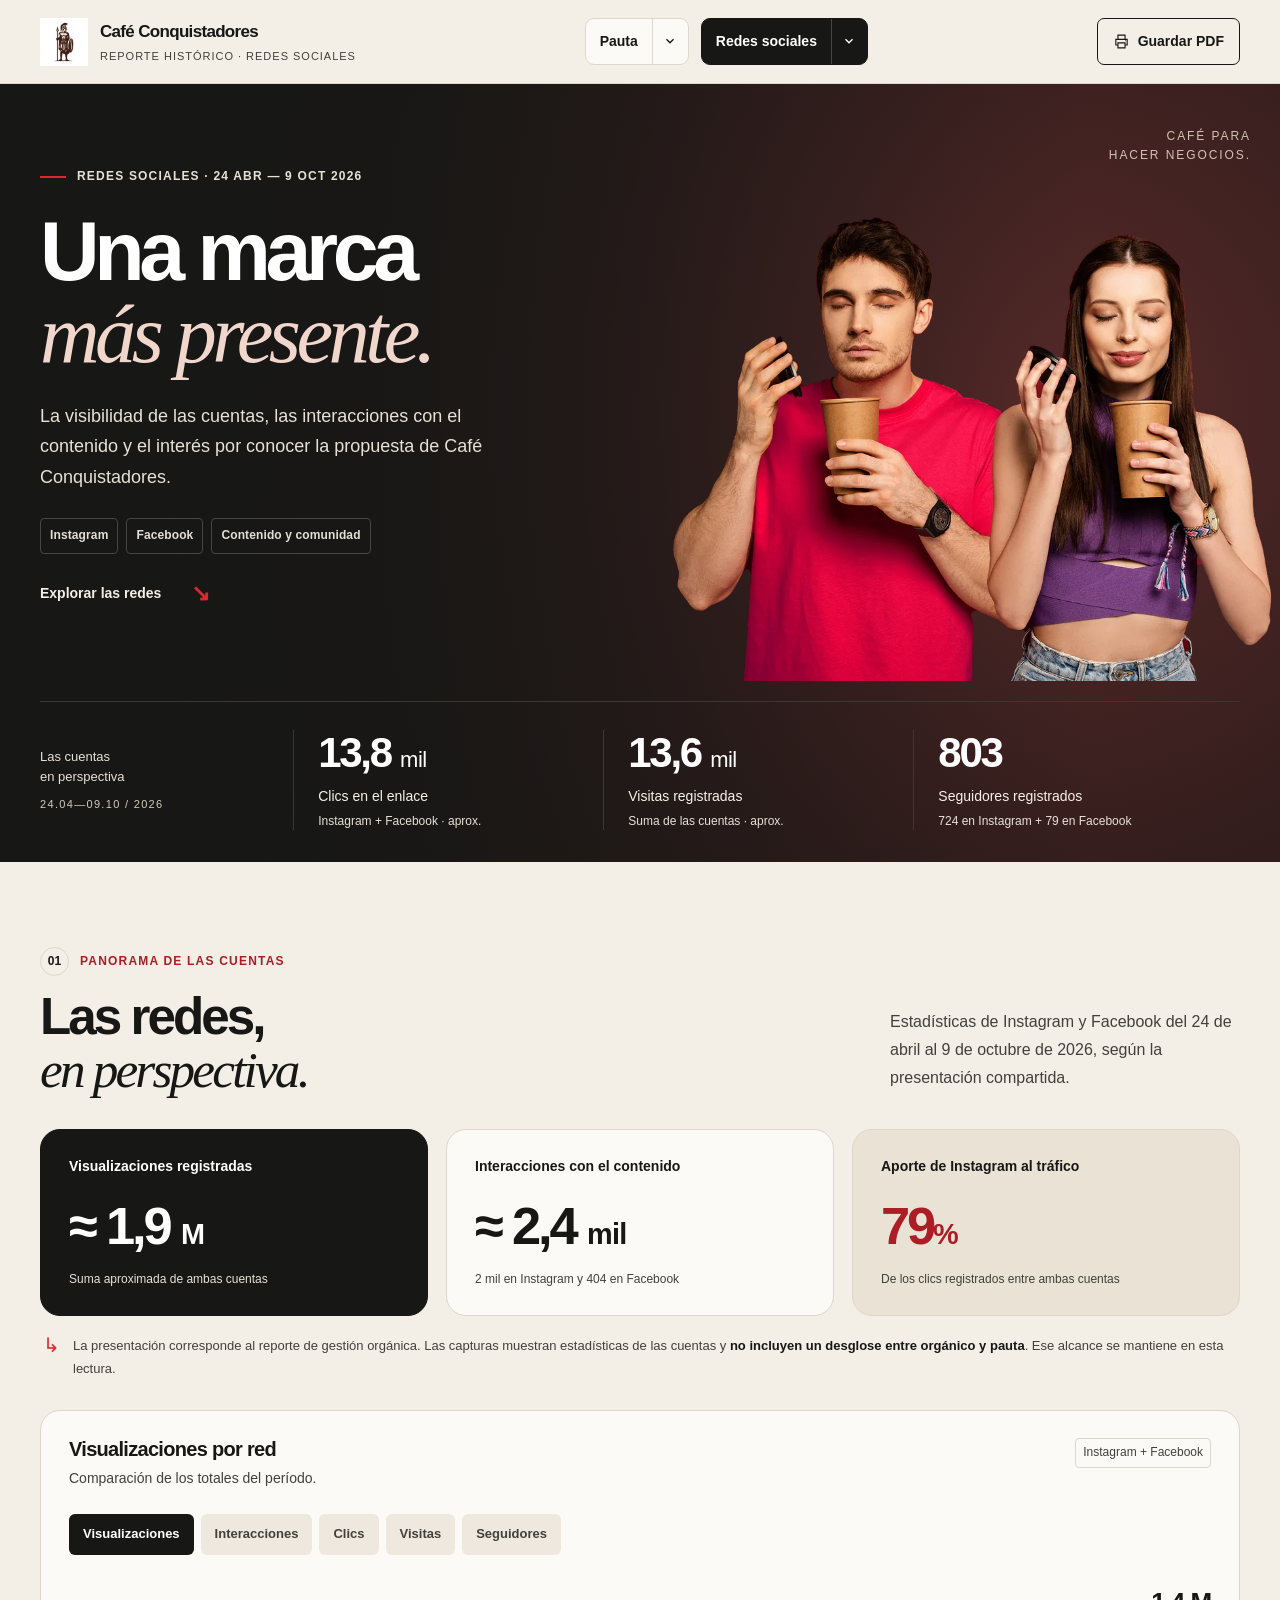
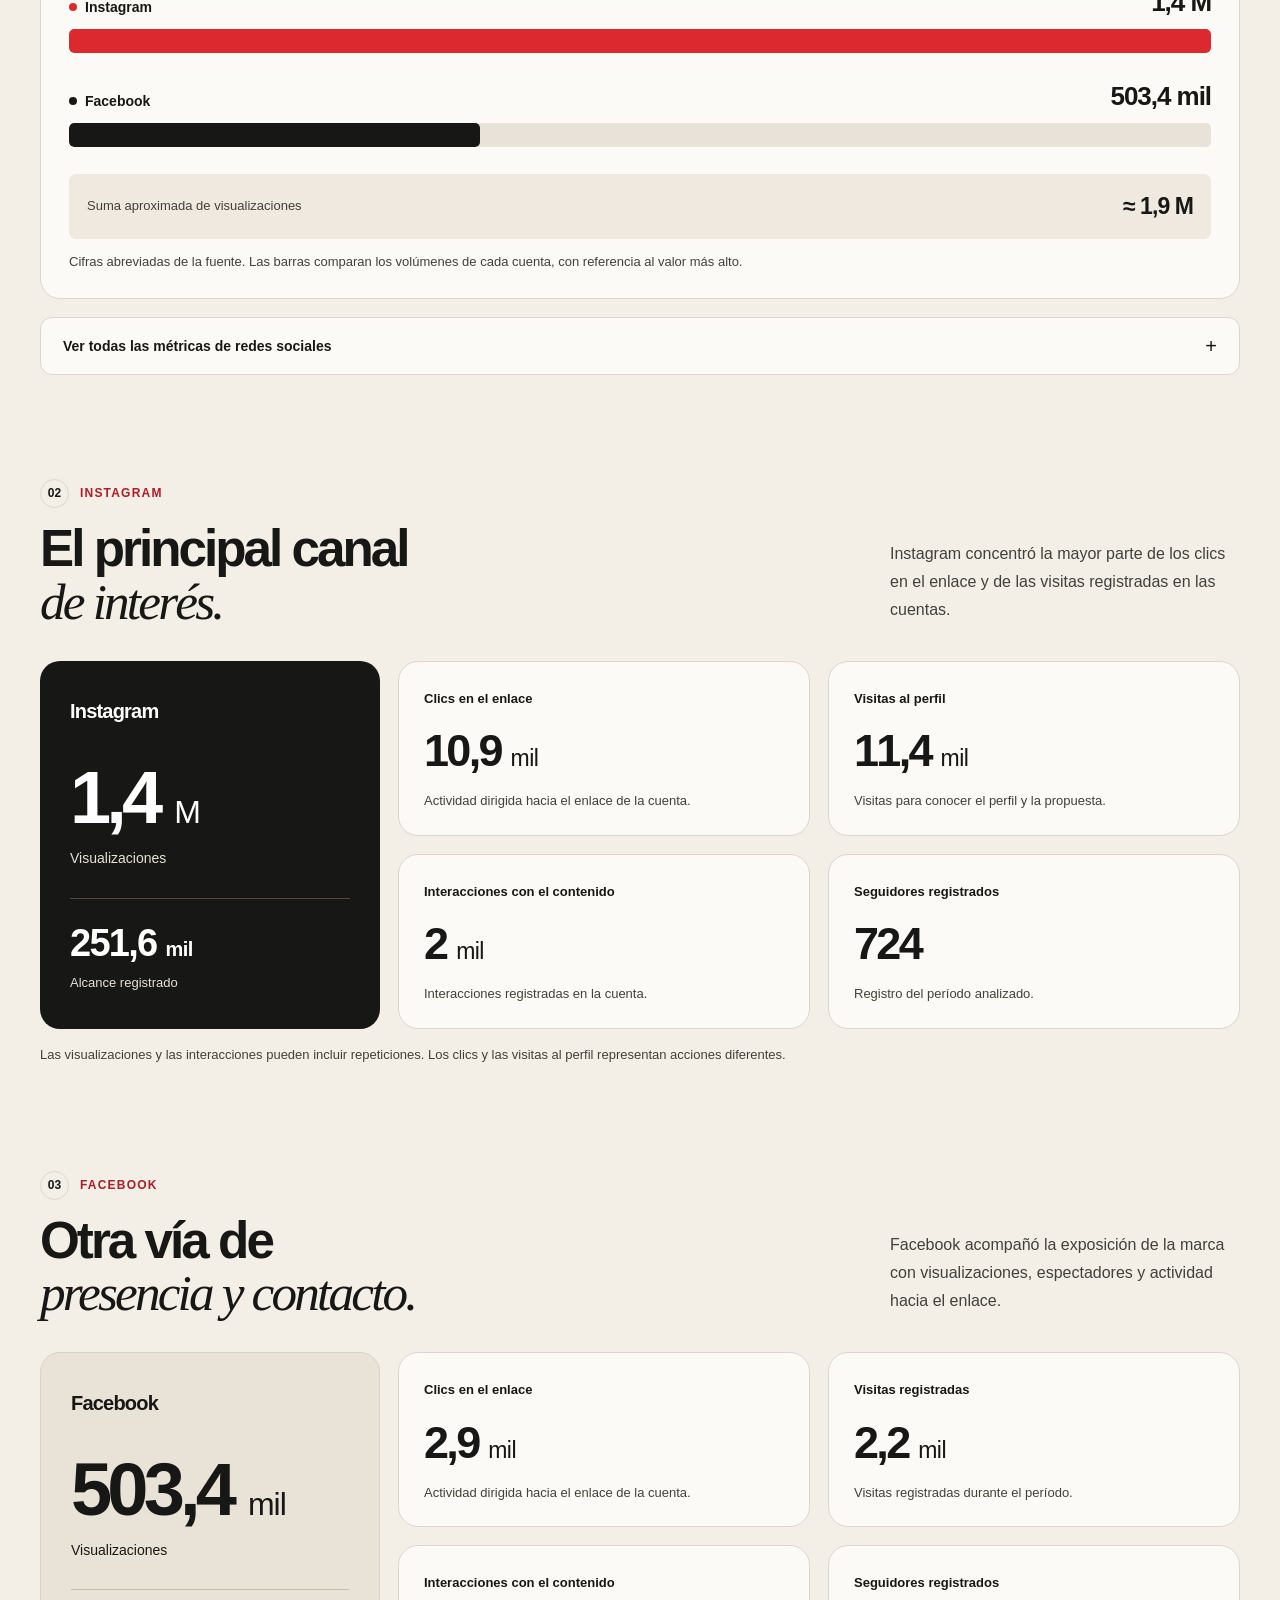
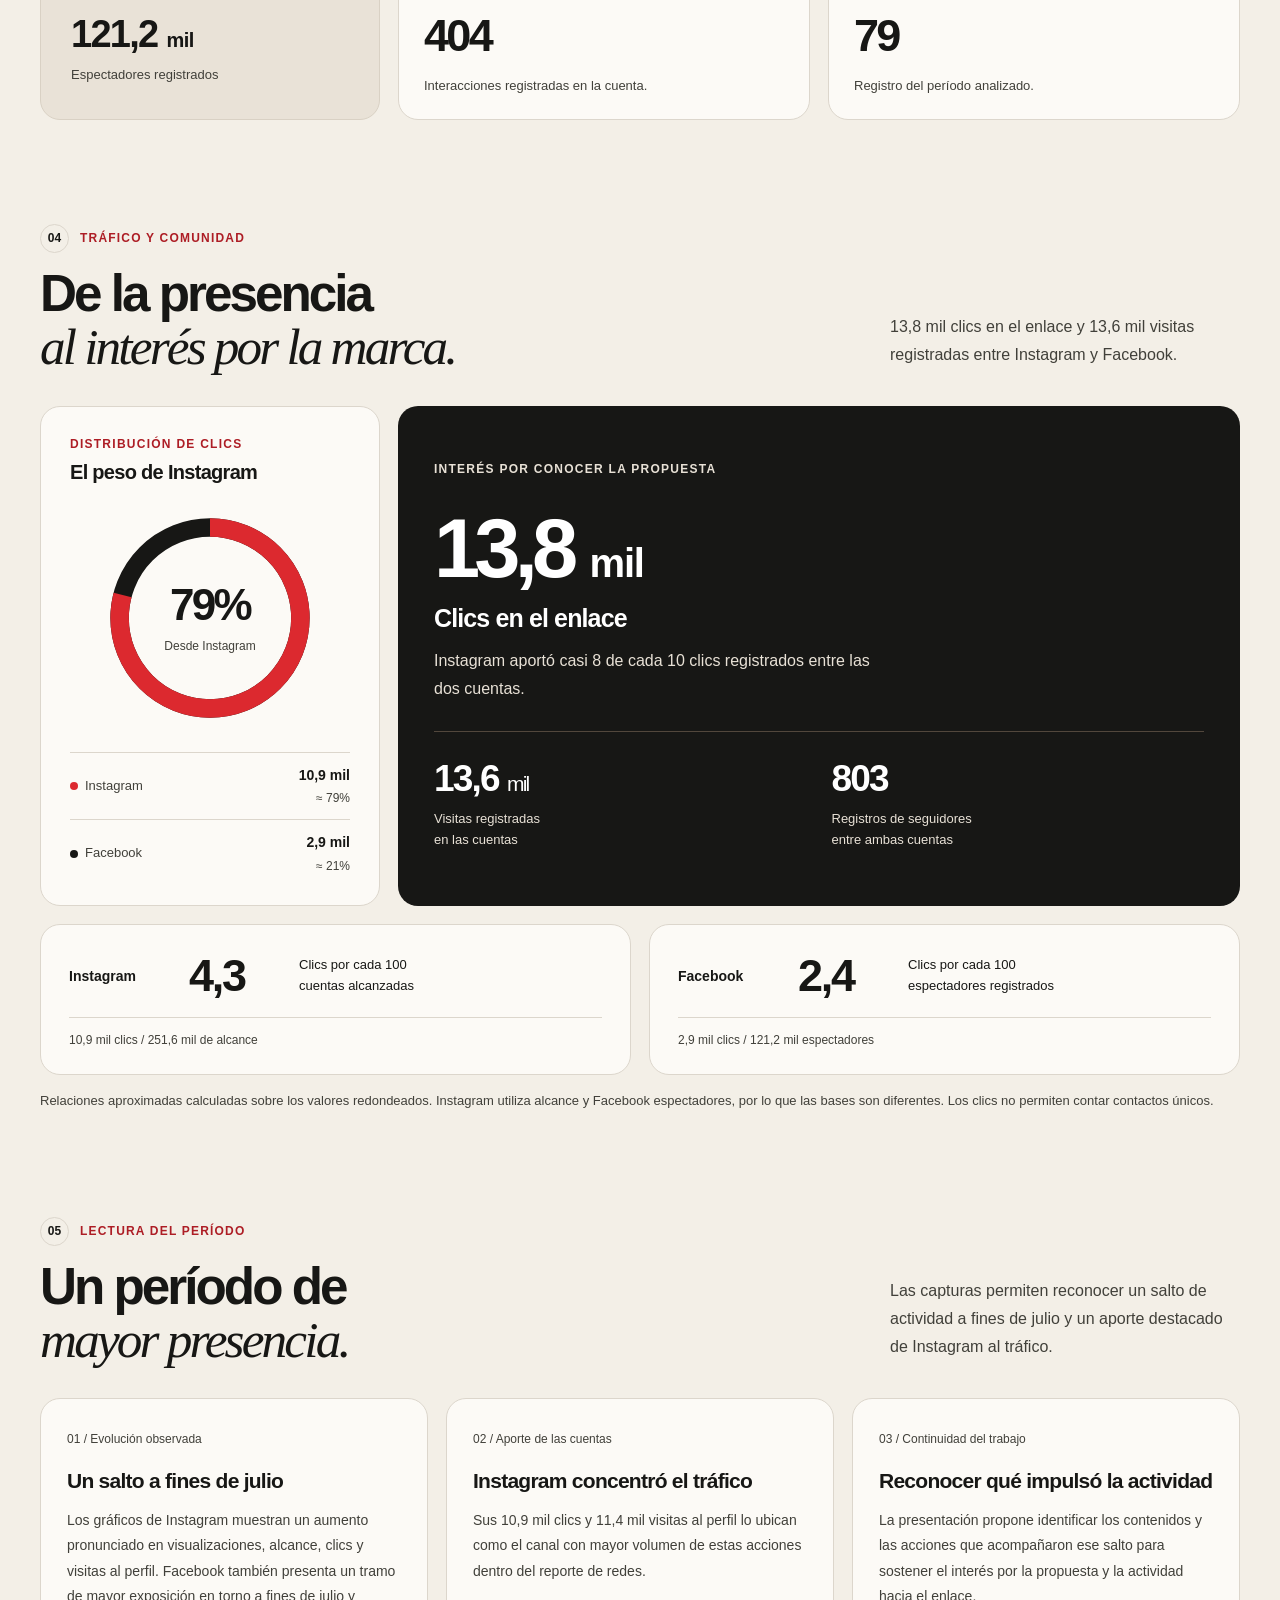
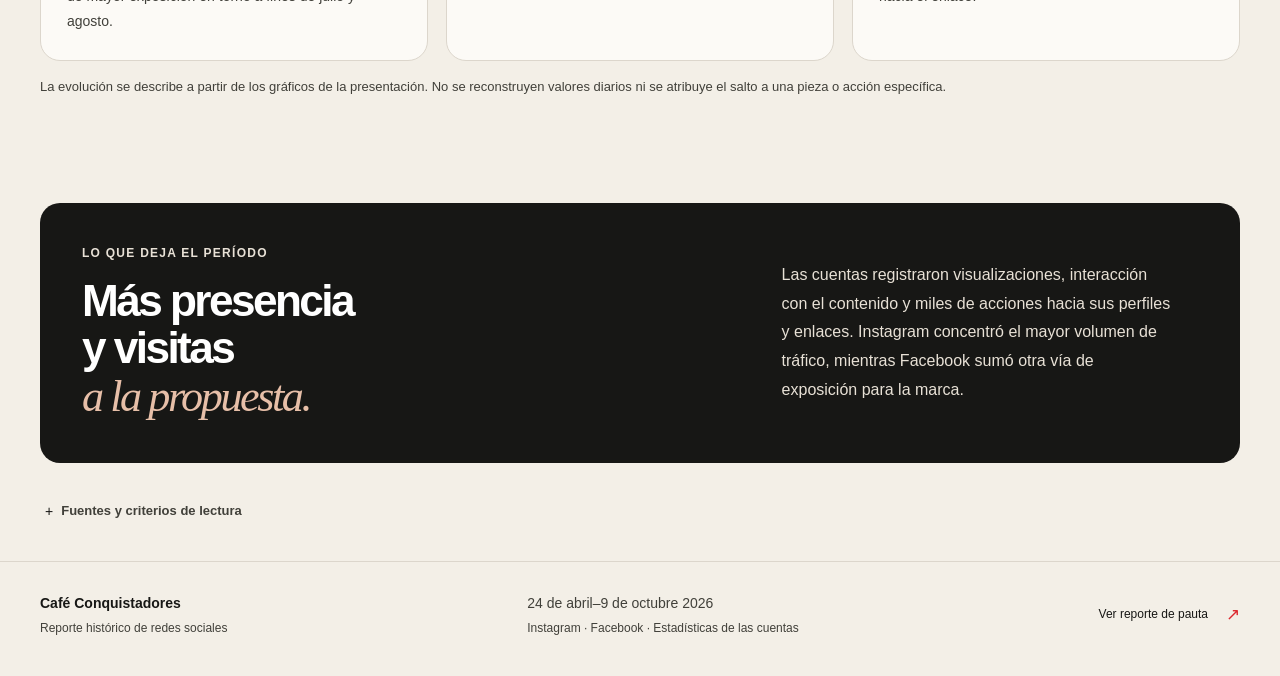
==== redes-sociales.html @ 87179bd8 "Add files via upload" ====
<!doctype html>
<html lang="es-AR" class="no-js">
<head>
  <meta charset="utf-8">
  <meta name="viewport" content="width=device-width, initial-scale=1">
  <meta name="description" content="Reporte histórico de redes sociales de Café Conquistadores. Estadísticas de Instagram y Facebook del 24 de abril al 9 de octubre de 2026.">
  <meta name="robots" content="noindex, nofollow">
  <meta name="theme-color" content="#171715">
  <title>Redes sociales · Café Conquistadores · Reporte histórico 2026</title>
  <link rel="stylesheet" href="styles.css">
  <script src="site.js" defer></script>
  <script src="social.js" defer></script>
</head>
<body class="report-shell" data-report="social">
  <a class="skip-link" href="#contenido">Ir al reporte</a>
  <header class="site-header">
    <div class="container header-inner">
      <a class="brand" href="index.html#inicio" aria-label="Café Conquistadores, inicio del reporte de pauta">
        <span class="brand-mark"><span class="brand-fallback" aria-hidden="true">CC</span><img src="assets/logo-conquistadores.png" alt="" width="48" height="48" data-optional-asset></span>
        <span class="brand-name">Café Conquistadores<small>Reporte histórico · Redes sociales</small></span>
      </a>
      <nav class="report-navigation" aria-label="Reportes históricos">
        <div class="report-menu" data-report-menu>
          <a class="nav-page-link" href="index.html">Pauta</a>
          <button class="nav-toggle" type="button" aria-label="Ver secciones de Pauta" aria-expanded="false" aria-controls="nav-paid"><svg viewBox="0 0 16 16" width="14" height="14" aria-hidden="true"><path d="m4 6 4 4 4-4" fill="none" stroke="currentColor" stroke-width="1.6"/></svg></button>
          <div class="nav-dropdown" id="nav-paid" hidden>
            <p class="nav-dropdown-label">Pauta · abril–septiembre</p>
            <a href="index.html#inicio">Resumen del período</a>
            <a href="index.html#presupuesto">Inversión</a>
            <a href="index.html#leads">Contactos y consultas</a>
            <a href="index.html#canales">Meta y Google</a>
            <a href="index.html#visibilidad">Visibilidad de marca</a>
            <a href="index.html#seguimiento">Seguimiento comercial</a>
          </div>
        </div>
        <div class="report-menu is-active" data-report-menu>
          <a class="nav-page-link" href="redes-sociales.html" aria-current="page">Redes sociales</a>
          <button class="nav-toggle" type="button" aria-label="Ver secciones de Redes sociales" aria-expanded="false" aria-controls="nav-social"><svg viewBox="0 0 16 16" width="14" height="14" aria-hidden="true"><path d="m4 6 4 4 4-4" fill="none" stroke="currentColor" stroke-width="1.6"/></svg></button>
          <div class="nav-dropdown" id="nav-social" hidden>
            <p class="nav-dropdown-label">Redes sociales · abr–oct</p>
            <a href="redes-sociales.html#resumen-redes">Panorama de las cuentas</a>
            <a href="redes-sociales.html#instagram">Instagram</a>
            <a href="redes-sociales.html#facebook">Facebook</a>
            <a href="redes-sociales.html#trafico-redes">Tráfico y comunidad</a>
            <a href="redes-sociales.html#lectura-redes">Lectura del período</a>
          </div>
        </div>
      </nav>
      <button class="print-button" type="button" id="print-report" aria-label="Guardar o imprimir el reporte de redes sociales como PDF">
        <svg viewBox="0 0 24 24" width="17" height="17" fill="none" stroke="currentColor" stroke-width="1.6" aria-hidden="true"><path d="M7 8V3h10v5M7 17H4V9h16v8h-3M7 14h10v7H7z"/><path d="M17 11h1"/></svg>
        <span>Guardar PDF</span>
      </button>
    </div>
    <div class="reading-progress" aria-hidden="true"><span id="reading-progress"></span></div>
  </header>

  <main id="contenido">
    <section class="hero social-hero" id="inicio" aria-labelledby="hero-title">
      <div class="container hero-inner">
        <div class="hero-copy">
          <p class="eyebrow light"><span class="small-line"></span>Redes sociales · 24 abr — 9 oct 2026</p>
          <h1 id="hero-title">Una marca<br><em>más presente.</em></h1>
          <p class="hero-description">La visibilidad de las cuentas, las interacciones con el contenido y el interés por conocer la propuesta de Café Conquistadores.</p>
          <div class="hero-tags"><span>Instagram</span><span>Facebook</span><span>Contenido y comunidad</span></div>
          <a class="hero-link" href="#resumen-redes">Explorar las redes <span aria-hidden="true">↘</span></a>
        </div>
        <div class="hero-art" aria-hidden="true">
          <div class="hero-orbit"></div><span class="art-label">Café para<br>hacer negocios.</span>
          <img src="assets/brand-people.webp" alt="" width="1100" height="793" fetchpriority="high" data-optional-asset>
        </div>
      </div>
      <div class="container hero-bottom">
        <div class="hero-bottom-intro"><span>Las cuentas<br>en perspectiva</span><span class="index-mark">24.04—09.10 / 2026</span></div>
        <div class="hero-stat"><strong>13,8 <span class="hero-unit">mil</span></strong><span>Clics en el enlace<small>Instagram + Facebook · aprox.</small></span></div>
        <div class="hero-stat"><strong>13,6 <span class="hero-unit">mil</span></strong><span>Visitas registradas<small>Suma de las cuentas · aprox.</small></span></div>
        <div class="hero-stat"><strong>803</strong><span>Seguidores registrados<small>724 en Instagram + 79 en Facebook</small></span></div>
      </div>
    </section>

    <div class="container report-body">
      <section class="report-section" id="resumen-redes" aria-labelledby="social-summary-title">
        <div class="section-heading">
          <div><p class="eyebrow"><span class="section-number">01</span>Panorama de las cuentas</p><h2 id="social-summary-title">Las redes,<br><em>en perspectiva.</em></h2></div>
          <p class="section-intro">Estadísticas de Instagram y Facebook del 24 de abril al 9 de octubre de 2026, según la presentación compartida.</p>
        </div>
        <div class="social-overview">
          <article class="social-overview-card overview-dark"><p>Visualizaciones registradas</p><strong>≈ 1,9 <span>M</span></strong><small>Suma aproximada de ambas cuentas</small></article>
          <article class="social-overview-card"><p>Interacciones con el contenido</p><strong>≈ 2,4 <span>mil</span></strong><small>2 mil en Instagram y 404 en Facebook</small></article>
          <article class="social-overview-card overview-accent"><p>Aporte de Instagram al tráfico</p><strong>79<span>%</span></strong><small>De los clics registrados entre ambas cuentas</small></article>
        </div>
        <div class="social-scope-note"><span class="context-icon" aria-hidden="true">↳</span><p>La presentación corresponde al reporte de gestión orgánica. Las capturas muestran estadísticas de las cuentas y <strong>no incluyen un desglose entre orgánico y pauta</strong>. Ese alcance se mantiene en esta lectura.</p></div>

        <figure class="panel social-comparison-panel">
          <div class="panel-heading"><div><h3 id="social-chart-title">Visualizaciones por red</h3><p>Comparación de los totales del período.</p></div><span class="mini-badge">Instagram + Facebook</span></div>
          <div class="metric-switcher" role="tablist" aria-label="Métrica para comparar las redes">
            <button type="button" role="tab" id="metric-views" aria-controls="social-chart-panel" aria-selected="true" data-social-metric="views">Visualizaciones</button>
            <button type="button" role="tab" id="metric-interactions" aria-controls="social-chart-panel" aria-selected="false" tabindex="-1" data-social-metric="interactions">Interacciones</button>
            <button type="button" role="tab" id="metric-clicks" aria-controls="social-chart-panel" aria-selected="false" tabindex="-1" data-social-metric="clicks">Clics</button>
            <button type="button" role="tab" id="metric-visits" aria-controls="social-chart-panel" aria-selected="false" tabindex="-1" data-social-metric="visits">Visitas</button>
            <button type="button" role="tab" id="metric-followers" aria-controls="social-chart-panel" aria-selected="false" tabindex="-1" data-social-metric="followers">Seguidores</button>
          </div>
          <div id="social-chart-panel" role="tabpanel" aria-labelledby="metric-views">
            <div class="social-bar-list" role="img" id="social-comparison" aria-label="Visualizaciones del período. Instagram 1,4 millones. Facebook 503,4 mil.">
              <div class="social-bar-row"><div class="social-bar-heading"><span><i class="dot meta-dot" aria-hidden="true"></i>Instagram</span><strong id="social-instagram-value">1,4 M</strong></div><div class="social-bar-track" aria-hidden="true"><span id="social-instagram-bar" style="width:100%"></span></div></div>
              <div class="social-bar-row facebook-bar"><div class="social-bar-heading"><span><i class="dot google-dot" aria-hidden="true"></i>Facebook</span><strong id="social-facebook-value">503,4 mil</strong></div><div class="social-bar-track" aria-hidden="true"><span id="social-facebook-bar" style="width:35.96%"></span></div></div>
            </div>
            <div class="social-chart-total" aria-live="polite"><span id="social-total-label">Suma aproximada de visualizaciones</span><strong id="social-total-value">≈ 1,9 M</strong></div>
          </div>
          <figcaption class="chart-caption">Cifras abreviadas de la fuente. Las barras comparan los volúmenes de cada cuenta, con referencia al valor más alto.</figcaption>
        </figure>

        <details class="monthly-table social-source-table">
          <summary><span>Ver todas las métricas de redes sociales</span><span class="details-sign" aria-hidden="true">+</span></summary>
          <div class="table-scroll"><table class="data-table">
            <caption>Estadísticas de las cuentas · 24 de abril al 9 de octubre de 2026</caption>
            <thead><tr><th scope="col">Métrica</th><th scope="col">Instagram</th><th scope="col">Facebook</th></tr></thead>
            <tbody>
              <tr><th scope="row">Visualizaciones</th><td>1,4 millones</td><td>503,4 mil</td></tr>
              <tr><th scope="row">Exposición de la cuenta</th><td>251,6 mil <small>alcance</small></td><td>121,2 mil <small>espectadores</small></td></tr>
              <tr><th scope="row">Interacciones con el contenido</th><td>2 mil</td><td>404</td></tr>
              <tr><th scope="row">Clics en el enlace</th><td>10,9 mil</td><td>2,9 mil</td></tr>
              <tr><th scope="row">Visitas</th><td>11,4 mil</td><td>2,2 mil</td></tr>
              <tr><th scope="row">Seguidores registrados</th><td>724</td><td>79</td></tr>
            </tbody>
          </table><p class="source-note">Se conserva el nivel de redondeo de la presentación. El alcance de Instagram y los espectadores de Facebook son indicadores diferentes.</p></div>
        </details>
      </section>

      <section class="report-section" id="instagram" aria-labelledby="instagram-title">
        <div class="section-heading"><div><p class="eyebrow"><span class="section-number">02</span>Instagram</p><h2 id="instagram-title">El principal canal<br><em>de interés.</em></h2></div><p class="section-intro">Instagram concentró la mayor parte de los clics en el enlace y de las visitas registradas en las cuentas.</p></div>
        <div class="social-platform-layout">
          <article class="social-platform-highlight social-platform-dark"><span class="channel-name">Instagram</span><strong class="social-platform-number">1,4 <span>M</span></strong><p>Visualizaciones</p><div class="social-exposure"><strong>251,6 <span>mil</span></strong><p>Alcance registrado</p></div></article>
          <div class="social-metric-grid">
            <article class="panel social-metric-card"><span>Clics en el enlace</span><strong>10,9 <small>mil</small></strong><p>Actividad dirigida hacia el enlace de la cuenta.</p></article>
            <article class="panel social-metric-card"><span>Visitas al perfil</span><strong>11,4 <small>mil</small></strong><p>Visitas para conocer el perfil y la propuesta.</p></article>
            <article class="panel social-metric-card"><span>Interacciones con el contenido</span><strong>2 <small>mil</small></strong><p>Interacciones registradas en la cuenta.</p></article>
            <article class="panel social-metric-card"><span>Seguidores registrados</span><strong>724</strong><p>Registro del período analizado.</p></article>
          </div>
        </div>
        <p class="source-note">Las visualizaciones y las interacciones pueden incluir repeticiones. Los clics y las visitas al perfil representan acciones diferentes.</p>
      </section>

      <section class="report-section" id="facebook" aria-labelledby="facebook-title">
        <div class="section-heading"><div><p class="eyebrow"><span class="section-number">03</span>Facebook</p><h2 id="facebook-title">Otra vía de<br><em>presencia y contacto.</em></h2></div><p class="section-intro">Facebook acompañó la exposición de la marca con visualizaciones, espectadores y actividad hacia el enlace.</p></div>
        <div class="social-platform-layout">
          <article class="social-platform-highlight social-platform-light"><span class="channel-name">Facebook</span><strong class="social-platform-number">503,4 <span>mil</span></strong><p>Visualizaciones</p><div class="social-exposure"><strong>121,2 <span>mil</span></strong><p>Espectadores registrados</p></div></article>
          <div class="social-metric-grid">
            <article class="panel social-metric-card"><span>Clics en el enlace</span><strong>2,9 <small>mil</small></strong><p>Actividad dirigida hacia el enlace de la cuenta.</p></article>
            <article class="panel social-metric-card"><span>Visitas registradas</span><strong>2,2 <small>mil</small></strong><p>Visitas registradas durante el período.</p></article>
            <article class="panel social-metric-card"><span>Interacciones con el contenido</span><strong>404</strong><p>Interacciones registradas en la cuenta.</p></article>
            <article class="panel social-metric-card"><span>Seguidores registrados</span><strong>79</strong><p>Registro del período analizado.</p></article>
          </div>
        </div>
      </section>

      <section class="report-section" id="trafico-redes" aria-labelledby="social-traffic-title">
        <div class="section-heading"><div><p class="eyebrow"><span class="section-number">04</span>Tráfico y comunidad</p><h2 id="social-traffic-title">De la presencia<br><em>al interés por la marca.</em></h2></div><p class="section-intro">13,8 mil clics en el enlace y 13,6 mil visitas registradas entre Instagram y Facebook.</p></div>
        <div class="social-traffic-layout">
          <figure class="panel social-click-donut">
            <p class="eyebrow small">Distribución de clics</p><h3>El peso de Instagram</h3>
            <div class="donut-wrap social-donut" role="img" aria-label="Instagram aporta aproximadamente el 79% de los clics en el enlace, 10,9 mil. Facebook aporta aproximadamente el 21%, 2,9 mil.">
              <svg viewBox="0 0 220 220" aria-hidden="true"><circle cx="110" cy="110" r="88" fill="none" stroke="#171715" stroke-width="18"/><circle cx="110" cy="110" r="88" fill="none" stroke="#dc292f" stroke-width="18" stroke-dasharray="436.73 116.19" transform="rotate(-90 110 110)"/></svg>
              <span class="donut-center"><strong>79%</strong><small>Desde Instagram</small></span>
            </div>
            <figcaption class="donut-legend"><div><span><i class="dot meta-dot" aria-hidden="true"></i>Instagram</span><strong>10,9 mil <small>≈ 79%</small></strong></div><div><span><i class="dot google-dot" aria-hidden="true"></i>Facebook</span><strong>2,9 mil <small>≈ 21%</small></strong></div></figcaption>
          </figure>
          <article class="social-traffic-story"><p class="eyebrow light small">Interés por conocer la propuesta</p><strong class="social-traffic-number">13,8 <span>mil</span></strong><h3>Clics en el enlace</h3><p>Instagram aportó casi 8 de cada 10 clics registrados entre las dos cuentas.</p><div class="social-traffic-secondary"><div><strong>13,6 <small>mil</small></strong><span>Visitas registradas<br>en las cuentas</span></div><div><strong>803</strong><span>Registros de seguidores<br>entre ambas cuentas</span></div></div></article>
        </div>
        <div class="social-ratio-grid">
          <article class="panel social-ratio-card"><span>Instagram</span><strong>4,3</strong><p>Clics por cada 100<br>cuentas alcanzadas</p><small>10,9 mil clics / 251,6 mil de alcance</small></article>
          <article class="panel social-ratio-card"><span>Facebook</span><strong>2,4</strong><p>Clics por cada 100<br>espectadores registrados</p><small>2,9 mil clics / 121,2 mil espectadores</small></article>
        </div>
        <p class="source-note">Relaciones aproximadas calculadas sobre los valores redondeados. Instagram utiliza alcance y Facebook espectadores, por lo que las bases son diferentes. Los clics no permiten contar contactos únicos.</p>
      </section>

      <section class="report-section" id="lectura-redes" aria-labelledby="social-reading-title">
        <div class="section-heading"><div><p class="eyebrow"><span class="section-number">05</span>Lectura del período</p><h2 id="social-reading-title">Un período de<br><em>mayor presencia.</em></h2></div><p class="section-intro">Las capturas permiten reconocer un salto de actividad a fines de julio y un aporte destacado de Instagram al tráfico.</p></div>
        <div class="social-reading-grid">
          <article class="panel social-reading-card"><span class="profile-index">01 / Evolución observada</span><h3>Un salto a fines de julio</h3><p>Los gráficos de Instagram muestran un aumento pronunciado en visualizaciones, alcance, clics y visitas al perfil. Facebook también presenta un tramo de mayor exposición en torno a fines de julio y agosto.</p></article>
          <article class="panel social-reading-card"><span class="profile-index">02 / Aporte de las cuentas</span><h3>Instagram concentró el tráfico</h3><p>Sus 10,9 mil clics y 11,4 mil visitas al perfil lo ubican como el canal con mayor volumen de estas acciones dentro del reporte de redes.</p></article>
          <article class="panel social-reading-card"><span class="profile-index">03 / Continuidad del trabajo</span><h3>Reconocer qué impulsó la actividad</h3><p>La presentación propone identificar los contenidos y las acciones que acompañaron ese salto para sostener el interés por la propuesta y la actividad hacia el enlace.</p></article>
        </div>
        <p class="source-note">La evolución se describe a partir de los gráficos de la presentación. No se reconstruyen valores diarios ni se atribuye el salto a una pieza o acción específica.</p>
      </section>

      <section class="closing" aria-labelledby="social-closing-title"><div><p class="eyebrow light small">Lo que deja el período</p><h2 id="social-closing-title">Más presencia<br>y visitas<br><em>a la propuesta.</em></h2></div><p>Las cuentas registraron visualizaciones, interacción con el contenido y miles de acciones hacia sus perfiles y enlaces. Instagram concentró el mayor volumen de tráfico, mientras Facebook sumó otra vía de exposición para la marca.</p></section>

      <details class="method-details final-method"><summary>Fuentes y criterios de lectura</summary><div class="method-grid">
        <div><h3>Fuente y período</h3><p>Presentación “Conquistadores · Reporte histórico · Orgánico”, con estadísticas de Instagram y Facebook del 24 de abril al 9 de octubre de 2026. El reporte de pauta conserva su período de abril–septiembre.</p></div>
        <div><h3>Alcance de los datos</h3><p>Las capturas muestran estadísticas de las cuentas. La fuente no incluye una separación entre resultados orgánicos y pagos, por lo que no se calcula un total exclusivamente orgánico ni se suma esta actividad a la página de pauta.</p></div>
        <div><h3>Redondeo y sumas</h3><p>Se conservan los valores abreviados de la fuente. Los totales de visualizaciones, interacciones, clics y visitas son aproximados. El 79% se calcula con 10,9 mil clics de Instagram sobre 13,8 mil entre ambas cuentas.</p></div>
        <div><h3>Personas y acciones</h3><p>Las visualizaciones, interacciones, clics y visitas pueden incluir repeticiones. Los 803 seguidores corresponden a la suma de los registros de cada plataforma, no a una comunidad única consolidada. El alcance de Instagram y los espectadores de Facebook se presentan por separado.</p></div>
      </div></details>
    </div>
  </main>
  <footer class="site-footer"><div class="container footer-inner"><div class="footer-brand">Café Conquistadores<span>Reporte histórico de redes sociales</span></div><div>24 de abril–9 de octubre 2026<span>Instagram · Facebook · Estadísticas de las cuentas</span></div><a href="index.html">Ver reporte de pauta <span aria-hidden="true">↗</span></a></div></footer>
</body>
</html>
---- styles.css ----
:root {
  --paper: #f3efe7;
  --surface: #fcfaf6;
  --ink: #171715;
  --muted: #69685f;
  --line: #dcd6cc;
  --red: #dc292f;
  --red-soft: #f3e3df;
  --cream-dark: #e7e0d5;
  --radius: 20px;
  --body: "Inter", "Helvetica Neue", Arial, sans-serif;
}
* { box-sizing: border-box; }
html { scroll-behavior: smooth; scroll-padding-top: 100px; }
body { margin: 0; background: var(--paper); color: var(--ink); font-family: var(--body); line-height: 1.5; -webkit-font-smoothing: antialiased; }
a { color: inherit; }
button { font: inherit; }
button, a, summary { -webkit-tap-highlight-color: transparent; }
button { cursor: pointer; }
button:focus-visible, a:focus-visible, summary:focus-visible { outline: 3px solid var(--red); outline-offset: 5px; }
::selection { background: var(--red); color: white; }
figure, p { margin: 0; }
h1, h2, h3, h4 { margin: 0; line-height: 1.12; }
svg { display: block; }
img { max-width: 100%; }
.container { width: min(1200px, calc(100% - 80px)); margin-inline: auto; }
.skip-link { position: fixed; z-index: 100; top: -100px; left: 20px; padding: 12px 20px; background: white; border-radius: 8px; font-weight: 700; }
.skip-link:focus { top: 12px; }
.site-header { position: sticky; top: 0; z-index: 40; border-bottom: 1px solid var(--line); background: rgba(243, 239, 231, .95); backdrop-filter: blur(16px); }
.header-inner { height: 83px; display: flex; align-items: center; justify-content: space-between; gap: 32px; }
.brand { display: flex; align-items: center; gap: 12px; text-decoration: none; flex-shrink: 0; }
.brand-mark { width: 48px; height: 48px; position: relative; display: grid; place-items: center; }
.brand-mark img { position: absolute; inset: 0; object-fit: contain; z-index: 2; background: var(--paper); }
.brand-fallback { font-size: 16px; letter-spacing: -.07em; font-weight: 800; color: white; background: var(--red); border-radius: 50%; width: 42px; height: 42px; display: grid; place-items: center; }
.brand-name { font-size: 17px; font-weight: 750; letter-spacing: -.04em; }
.brand-name small { display: block; font-size: 10px; font-weight: 500; letter-spacing: .09em; text-transform: uppercase; color: var(--muted); margin-top: 3px; }
.desktop-nav { display: flex; align-items: center; gap: 25px; }
.desktop-nav a { text-decoration: none; font-size: 12px; font-weight: 650; color: var(--muted); padding-block: 6px; border-bottom: 1px solid transparent; transition: color .15s, border-color .15s; }
.desktop-nav a:hover, .desktop-nav a.is-current { color: var(--ink); border-color: var(--ink); }
.print-button { display: flex; align-items: center; justify-content: center; gap: 8px; border: 1px solid var(--ink); padding: 11px 15px; background: transparent; border-radius: 7px; font-size: 12px; font-weight: 700; color: var(--ink); flex-shrink: 0; transition: background .18s, color .18s; }
.print-button:hover { background: var(--ink); color: white; }
.reading-progress { height: 2px; position: absolute; bottom: -1px; left: 0; right: 0; }
.reading-progress span { display: block; background: var(--red); width: 0; height: 100%; }
.hero { background: var(--ink); color: white; position: relative; overflow: hidden; }
.hero-inner { min-height: 593px; position: relative; display: grid; grid-template-columns: 1.2fr .8fr; align-items: center; padding-top: 45px; }
.hero-copy { position: relative; z-index: 3; padding-block: 23px 55px; }
.eyebrow { font-size: 11px; font-weight: 750; letter-spacing: .13em; line-height: 1.4; text-transform: uppercase; display: flex; align-items: center; gap: 11px; color: var(--red); }
.eyebrow.light { color: #ded6c9; }
.eyebrow.small { font-size: 10px; letter-spacing: .105em; }
.small-line { width: 26px; height: 2px; background: var(--red); flex-shrink: 0; }
h1 { margin-top: 26px; font-size: clamp(64px, 6.45vw, 91px); line-height: .99; font-weight: 750; letter-spacing: -.065em; }
h1 em, h2 em { font-family: Georgia, "Times New Roman", serif; font-weight: 400; letter-spacing: -.055em; }
h1 em { color: #f1d6cb; }
.hero-description { max-width: 500px; color: #c4c2b9; font-size: 16px; line-height: 1.65; margin-top: 25px; }
.hero-tags { display: flex; flex-wrap: wrap; gap: 8px; margin-top: 26px; }
.hero-tags span { border: 1px solid #484641; color: #e2dfd7; border-radius: 4px; font-size: 10px; font-weight: 600; letter-spacing: .01em; padding: 7px 9px; }
.hero-link { display: inline-flex; align-items: center; gap: 30px; margin-top: 28px; color: #f4efe5; text-decoration: none; font-size: 12px; font-weight: 650; }
.hero-link span { color: var(--red); font-size: 23px; line-height: 1; }
.hero-art { position: absolute; inset: 0 -76px 0 45%; overflow: hidden; }
.hero-art:after { content: ""; position: absolute; inset: 0; background: linear-gradient(90deg, var(--ink) 0%, transparent 25%); pointer-events: none; z-index: 2; }
.hero-art img { position: absolute; width: 720px; max-width: none; bottom: -4px; right: -56px; z-index: 1; height: auto; }
.hero-orbit { position: absolute; width: 550px; height: 550px; border: 1px solid #5a2529; background: radial-gradient(circle, #502022 0%, #271a18 60%, transparent 70%); border-radius: 50%; right: -75px; top: 55px; }
.hero-orbit:before { content: ""; position: absolute; inset: -34px; border: 1px solid #392724; border-radius: 50%; }
.art-label { position: absolute; right: 65px; top: 43px; font-size: 10px; line-height: 1.6; letter-spacing: .16em; text-transform: uppercase; color: #938176; text-align: right; z-index: 2; }
.hero-bottom { display: grid; grid-template-columns: .8fr 1fr 1fr 1.15fr; margin-top: 24px; border-top: 1px solid #3b3832; padding-block: 28px 32px; gap: 26px; position: relative; z-index: 3; }
.hero-bottom-intro { display: flex; flex-direction: column; justify-content: center; font-size: 11px; color: #ada69a; line-height: 1.5; }
.index-mark { font-size: 9px; margin-top: 10px; letter-spacing: .12em; color: #726f67; }
.hero-stat { padding-left: 24px; border-left: 1px solid #3b3832; }
.hero-stat strong { display: block; font-size: 42px; line-height: 1.1; font-weight: 650; letter-spacing: -.055em; }
.hero-stat > span { display: block; font-size: 11px; color: #ddd8ce; margin-top: 10px; }
.hero-stat small { font-size: 9px; display: block; color: #938c7f; margin-top: 2px; line-height: 1.5; }
.report-body { padding-top: 85px; }
.report-section { margin-bottom: 104px; scroll-margin-top: 104px; }
.section-heading { display: flex; align-items: flex-end; justify-content: space-between; gap: 55px; margin-bottom: 32px; }
.section-number { border: 1px solid var(--line); border-radius: 50%; display: inline-grid; place-items: center; width: 29px; height: 29px; font-size: 10px; font-weight: 700; letter-spacing: 0; color: var(--ink); flex-shrink: 0; }
h2 { font-size: clamp(39px, 4vw, 57px); font-weight: 700; line-height: 1.03; letter-spacing: -.058em; margin-top: 15px; }
.section-intro { max-width: 350px; font-size: 14px; color: var(--muted); line-height: 1.65; padding-bottom: 5px; flex-shrink: 0; }
.budget-totals { display: grid; grid-template-columns: 1fr 1fr; gap: 18px; margin-bottom: 18px; }
.total-card { border-radius: var(--radius); padding: 26px 30px; }
.total-dark { background: var(--ink); color: white; }
.total-plan { background: #e9e2d7; color: var(--ink); border: 1px solid #d9d1c4; }
.total-card-top { display: flex; justify-content: space-between; align-items: center; gap: 12px; font-size: 12px; font-weight: 650; }
.period-pill { font-size: 9px; padding: 5px 9px; border: 1px solid #c7bfb3; border-radius: 20px; white-space: nowrap; font-weight: 500; }
.total-dark .period-pill { border-color: #535149; color: #c5c0b4; }
.headline-number { display: block; font-size: clamp(50px, 5.8vw, 74px); font-weight: 650; letter-spacing: -.06em; line-height: 1.2; margin-top: 22px; }
.headline-number span { font-size: .7em; font-weight: 500; }
.platform-totals { display: flex; flex-wrap: wrap; gap: 22px; margin-top: 21px; font-size: 10px; }
.platform-totals > span { display: flex; align-items: center; gap: 6px; color: var(--muted); }
.platform-totals b { font-size: 12px; margin-left: 3px; color: var(--ink); font-weight: 600; letter-spacing: -.025em; }
.total-dark .platform-totals > span { color: #b3afa4; }
.total-dark .platform-totals b { color: white; }
.dot { width: 8px; height: 8px; display: inline-block; border-radius: 50%; flex-shrink: 0; }
.google-dot { background: var(--ink); }
.google-light-dot { background: #e6dfd4; }
.meta-dot { background: var(--red); }
.pending-dot { background: #e5dfd5; border: 1px solid #d1c7ba; }
.budget-chart-layout { display: grid; grid-template-columns: 1fr 325px; gap: 18px; }
.panel { background: var(--surface); border: 1px solid var(--line); border-radius: var(--radius); }
.investment-panel { padding: 27px 26px 20px; min-width: 0; }
.panel-heading { display: flex; justify-content: space-between; align-items: flex-start; gap: 18px; }
h3 { font-size: 19px; font-weight: 650; letter-spacing: -.035em; }
.panel-heading p { font-size: 11px; color: var(--muted); margin-top: 6px; }
.segmented-control { display: inline-flex; background: #eee9e0; border-radius: 6px; padding: 3px; flex-shrink: 0; }
.segmented-control button { border: 0; padding: 7px 9px; border-radius: 4px; background: transparent; color: var(--muted); font-size: 10px; font-weight: 650; min-height: 31px; }
.segmented-control button[aria-selected="true"] { color: white; background: var(--ink); box-shadow: 0 1px 3px #0002; }
.chart-legend { margin-top: 24px; display: flex; align-items: center; gap: 16px; font-size: 10px; color: var(--muted); }
.chart-legend > span { display: inline-flex; align-items: center; gap: 6px; }
.chart-legend .legend-unit { margin-left: auto; font-size: 9px; }
.svg-chart svg { width: 100%; height: auto; overflow: visible; font-family: var(--body); }
.svg-chart { min-width: 0; margin-top: 12px; }
.chart-grid-line { stroke: #e4dfd6; stroke-width: 1; }
.chart-axis-label { fill: #878175; font-size: 10px; }
.chart-month-label { fill: #55534c; font-size: 12px; font-weight: 600; }
.chart-value-label { fill: var(--ink); font-size: 13px; font-weight: 700; letter-spacing: -.025em; }
.chart-bar { outline: none; cursor: pointer; }
.chart-bar .bar-selection { fill: transparent; stroke: transparent; stroke-width: 1.5; }
.chart-bar:hover .bar-selection, .chart-bar:focus-visible .bar-selection, .chart-bar.is-selected .bar-selection { fill: #eae5dc; stroke: #bfb4a2; }
.chart-bar:focus-visible .bar-selection { stroke: var(--red); stroke-width: 2; }
.chart-readout { display: flex; flex-wrap: wrap; gap: 10px 14px; background: #efeae2; border-radius: 6px; padding: 11px 12px; font-size: 9px; color: var(--muted); min-height: 43px; align-items: center; }
.chart-readout .readout-period { font-weight: 750; color: var(--ink); margin-right: auto; font-size: 10px; }
.chart-readout b { color: var(--ink); font-size: 10px; font-weight: 650; margin-left: 2px; }
.chart-readout .readout-total b { color: var(--red); }
.chart-caption { color: var(--muted); font-size: 10px; margin-top: 12px; line-height: 1.6; }
.distribution-panel { padding: 28px 24px 24px; display: flex; flex-direction: column; align-items: stretch; justify-content: space-between; }
.distribution-panel h3 { font-size: 19px; margin-top: 8px; }
.donut-wrap { position: relative; width: 220px; max-width: 100%; margin: 19px auto 14px; }
.donut-wrap svg { width: 100%; height: auto; }
.donut-center { position: absolute; inset: 0; display: flex; flex-direction: column; align-items: center; justify-content: center; pointer-events: none; }
.donut-center strong { font-size: 29px; letter-spacing: -.06em; line-height: 1.2; font-weight: 700; }
.donut-center small { font-size: 10px; margin-top: 5px; color: var(--muted); }
.donut-legend { display: grid; gap: 11px; font-size: 11px; }
.donut-legend > div { display: flex; gap: 12px; align-items: center; justify-content: space-between; border-top: 1px solid var(--line); padding-top: 11px; }
.donut-legend span { display: inline-flex; gap: 7px; align-items: center; color: var(--muted); }
.donut-legend strong { font-size: 12px; font-weight: 650; }
.donut-legend strong small { color: var(--muted); margin-left: 8px; font-size: 10px; font-weight: 500; }
.monthly-table { margin-top: 18px; border: 1px solid var(--line); border-radius: 12px; background: var(--surface); overflow: hidden; }
summary { cursor: pointer; list-style: none; }
summary::-webkit-details-marker { display: none; }
.monthly-table > summary { padding: 17px 22px; display: flex; align-items: center; justify-content: space-between; gap: 20px; font-size: 12px; font-weight: 650; }
.details-sign { font-size: 20px; font-weight: 400; line-height: 1; transition: transform .2s; }
details[open] .details-sign { transform: rotate(45deg); }
.table-scroll { overflow-x: auto; padding: 0 22px 20px; }
.data-table { width: 100%; border-collapse: collapse; font-size: 12px; min-width: 510px; font-variant-numeric: tabular-nums; }
.data-table caption { text-align: left; font-size: 11px; font-weight: 650; padding: 9px 0 16px; color: var(--muted); }
.data-table th, .data-table td { padding: 11px 13px; text-align: right; border-bottom: 1px solid #e8e2d9; }
.data-table th:first-child { text-align: left; padding-left: 0; }
.data-table td:last-child, .data-table th:last-child { padding-right: 0; }
.data-table thead th { color: var(--muted); font-size: 10px; text-transform: uppercase; letter-spacing: .05em; }
.data-table tbody th { font-weight: 550; }
.data-table tfoot th, .data-table tfoot td { font-weight: 750; border-bottom: 0; background: #f0ebe2; }
.data-table tfoot th:first-child { padding-left: 10px; }
.data-table tfoot td:last-child { padding-right: 10px; color: var(--red); }
.future-table { margin-top: 27px; }
.budget-context { display: flex; gap: 13px; align-items: flex-start; margin-top: 20px; padding-inline: 5px; font-size: 11px; color: var(--muted); line-height: 1.65; }
.context-icon { font-size: 20px; color: var(--red); line-height: 1; }
.budget-context strong { color: var(--ink); font-weight: 650; }
.method-details { color: var(--muted); font-size: 11px; }
.method-details > summary { display: flex; align-items: center; gap: 8px; padding-block: 9px; width: fit-content; font-size: 10px; font-weight: 600; }
.method-details > summary:before { content: "+"; font-size: 14px; color: var(--ink); font-weight: 400; }
.method-details[open] > summary:before { content: "−"; }
.method-details > p { max-width: 1000px; line-height: 1.75; padding: 5px 0 8px 17px; }
.budget-method { margin-top: 6px; margin-left: 34px; }
.source-note { font-size: 10px; color: var(--muted); line-height: 1.7; margin-top: 15px; }
.contacts-layout { display: grid; grid-template-columns: 1fr 325px; gap: 18px; }
.contacts-panel { padding: 26px 28px 22px; min-width: 0; }
.contacts-panel .svg-chart { margin-top: 20px; }
.mini-badge { font-size: 9px; color: var(--muted); border: 1px solid var(--line); border-radius: 4px; padding: 4px 7px; }
.contact-total { background: var(--red); color: white; border-radius: var(--radius); padding: 29px; display: flex; flex-direction: column; justify-content: space-between; }
.contact-total .eyebrow { color: #ffdad1; }
.contact-number { display: block; font-size: 104px; font-weight: 650; letter-spacing: -.075em; line-height: .95; margin-top: 23px; }
.contact-number > span { display: block; font-size: 13px; letter-spacing: 0; font-weight: 500; margin-top: 7px; }
.contact-total > p:not(.eyebrow) { font-size: 12px; line-height: 1.7; color: #ffe4db; margin-top: 20px; }
.contact-total-bottom { display: flex; justify-content: space-between; gap: 15px; align-items: center; border-top: 1px solid #ef7273; margin-top: 25px; padding-top: 18px; }
.contact-total-bottom > span { font-size: 9px; color: #ffdad1; max-width: 95px; }
.contact-total-bottom strong { font-size: 28px; font-weight: 600; letter-spacing: -.05em; line-height: 1; }
.contact-total-bottom small { font-size: 10px; letter-spacing: 0; font-weight: 500; display: block; margin-top: 5px; }
.profiles-heading { display: flex; justify-content: space-between; align-items: center; margin: 29px 0 16px; gap: 20px; }
.profiles-heading h3 { font-size: 18px; }
.profiles-heading > span { font-size: 10px; color: var(--muted); }
.profile-grid { display: grid; grid-template-columns: repeat(4, 1fr); gap: 18px; }
.profile-card { padding: 22px; border: 1px solid var(--line); border-radius: 12px; background: var(--surface); display: flex; flex-direction: column; }
.profile-index { color: var(--muted); font-size: 9px; }
.profile-card > strong { font-size: 55px; line-height: 1.2; letter-spacing: -.06em; margin-top: 12px; font-weight: 600; }
.profile-card h4 { font-size: 15px; font-weight: 650; letter-spacing: -.03em; margin-top: 8px; }
.profile-card p { font-size: 11px; color: var(--muted); line-height: 1.65; margin-top: 7px; flex-grow: 1; }
.profile-track { height: 3px; background: #e9e3da; border-radius: 4px; margin-top: 20px; overflow: hidden; }
.profile-track span { display: block; height: 100%; background: var(--red); min-width: 3px; border-radius: 4px; }
.profiles-note { margin-top: 13px; max-width: 1050px; }
.commercial-block { margin-top: 46px; padding-top: 35px; border-top: 1px solid var(--line); }
.commercial-heading { display: grid; grid-template-columns: 1fr 1fr; gap: 6px 40px; align-items: end; }
.commercial-heading .eyebrow { grid-column: 1 / -1; }
.commercial-heading h3 { margin-top: 8px; font-size: 30px; line-height: 1.15; font-weight: 650; letter-spacing: -.055em; }
.commercial-heading > p:last-child { font-size: 12px; color: var(--muted); line-height: 1.7; max-width: 350px; justify-self: end; }
.commercial-metrics { display: grid; grid-template-columns: repeat(4, 1fr); margin-top: 29px; border-block: 1px solid var(--line); padding-block: 25px; }
.commercial-metrics > div { border-left: 1px solid var(--line); padding-left: 25px; }
.commercial-metrics > div:first-child { padding-left: 0; border-left: 0; }
.commercial-metrics strong { display: block; font-size: 44px; font-weight: 600; letter-spacing: -.06em; line-height: 1.15; }
.commercial-metrics small { font-size: 22px; letter-spacing: -.025em; font-weight: 500; }
.commercial-metrics span { font-size: 11px; color: var(--muted); display: block; margin-top: 8px; line-height: 1.6; }
.cases-grid { display: grid; grid-template-columns: repeat(4, 1fr); gap: 18px; margin-top: 22px; }
.case-card { padding: 22px; border: 1px solid var(--line); border-radius: 12px; background: #eae4da; display: flex; flex-direction: column; min-height: 275px; }
.featured-case { background: var(--ink); color: white; border-color: var(--ink); }
.case-type { font-size: 9px; color: var(--muted); }
.featured-case .case-type { color: #cfb29d; }
.case-card h4 { font-size: 19px; line-height: 1.15; letter-spacing: -.035em; margin-top: 13px; font-weight: 650; min-height: 44px; }
.case-highlight { display: flex; flex-wrap: wrap; gap: 15px; margin-top: 17px; }
.case-highlight strong { font-size: 35px; line-height: 1; font-weight: 600; letter-spacing: -.05em; }
.case-highlight strong span { display: block; font-size: 9px; margin-top: 6px; letter-spacing: 0; color: var(--muted); font-weight: 500; }
.featured-case .case-highlight strong span { color: #c8beb0; }
.case-card > p { font-size: 11px; color: var(--muted); margin-top: 18px; line-height: 1.6; }
.featured-case > p { color: #c8beb0; }
.case-card > .case-main-result { font-size: 17px; font-weight: 600; color: var(--ink); line-height: 1.3; letter-spacing: -.025em; margin-top: 15px; }
.featured-case > .case-main-result { color: white; }
.case-footnote { font-size: 9px; color: #82796d; border-top: 1px solid #d5ccbe; padding-top: 13px; margin-top: auto; }
.case-card > p + .case-footnote { margin-top: 22px; }
.featured-case .case-footnote { border-color: #494339; color: #a99b8a; }
.commercial-note { max-width: 1050px; }
.channel-grid { display: grid; grid-template-columns: 1fr 1fr; gap: 18px; }
.channel-card { padding: 29px; border-radius: var(--radius); }
.channel-top { display: flex; align-items: center; justify-content: space-between; gap: 15px; }
.channel-name { font-size: 20px; font-weight: 700; letter-spacing: -.04em; }
.channel-badge { font-size: 9px; font-weight: 500; color: var(--muted); padding: 6px 9px; border: 1px solid var(--line); border-radius: 4px; white-space: nowrap; }
.channel-result { display: flex; gap: 20px; align-items: flex-end; margin-top: 28px; }
.channel-result strong { font-size: 84px; line-height: .95; font-weight: 600; letter-spacing: -.07em; }
.channel-result > span { font-size: 12px; color: var(--muted); line-height: 1.5; padding-bottom: 7px; }
.channel-metrics { display: grid; grid-template-columns: 1fr 1fr; gap: 25px; margin-top: 26px; padding-top: 22px; border-top: 1px solid var(--line); }
.channel-metrics strong { display: block; font-size: 26px; font-weight: 600; letter-spacing: -.04em; }
.channel-metrics span { display: block; font-size: 10px; color: var(--muted); margin-top: 4px; }
.channel-insight { display: flex; align-items: flex-start; gap: 12px; background: #efe9df; border-radius: 7px; padding: 18px; margin-top: 27px; font-size: 12px; line-height: 1.7; color: var(--muted); }
.channel-insight strong { font-weight: 650; color: var(--ink); }
.insight-line { width: 3px; height: 29px; background: var(--red); flex-shrink: 0; margin-top: 4px; }
.google-card { background: var(--ink); color: white; }
.google-card .channel-badge { border-color: #555047; color: #c0b8ab; }
.google-card .channel-result > span { color: #c0b8ab; }
.ranking { display: grid; gap: 15px; margin-top: 22px; }
.rank-row { display: grid; grid-template-columns: 1fr auto; gap: 7px; align-items: center; }
.rank-row > span { font-size: 10px; color: #d6cfc2; }
.rank-row > strong { font-size: 13px; font-weight: 600; }
.rank-track { grid-column: 1 / -1; height: 3px; border-radius: 5px; background: #454036; overflow: hidden; }
.rank-track i { height: 100%; display: block; background: #eb9786; border-radius: 5px; }
.google-insight { display: flex; align-items: center; gap: 18px; border-top: 1px solid #4b453b; padding-top: 19px; margin-top: 21px; }
.google-insight strong { font-size: 34px; font-weight: 600; letter-spacing: -.06em; color: #f3bfae; }
.google-insight p { font-size: 10px; line-height: 1.6; color: #bdb4a5; }
.blended-cost { display: grid; grid-template-columns: 1fr auto 260px; align-items: center; gap: 30px; margin-top: 18px; padding: 23px 29px; border: 1px solid var(--line); border-radius: 12px; background: #eae4d9; }
.blended-cost .eyebrow { color: var(--muted); font-size: 9px; }
.blended-cost h3 { font-size: 14px; font-weight: 600; margin-top: 7px; letter-spacing: -.02em; }
.blended-cost > strong { font-size: 31px; white-space: nowrap; font-weight: 600; letter-spacing: -.05em; }
.blended-cost > p { font-size: 10px; color: var(--muted); line-height: 1.7; border-left: 1px solid #cfc5b5; padding-left: 23px; }
.visibility-layout { display: grid; grid-template-columns: .84fr 1.16fr; gap: 18px; }
.brand-creative { background: #e6dbca; border-radius: var(--radius); overflow: hidden; position: relative; display: flex; align-items: center; justify-content: center; min-height: 390px; }
.brand-creative img { display: block; width: 100%; height: 100%; object-fit: cover; position: absolute; inset: 0; z-index: 1; }
.brand-creative figcaption { position: absolute; bottom: 0; left: 0; right: 0; padding: 33px 22px 17px; background: linear-gradient(transparent, #201b15c4); color: #f0e5d7; z-index: 2; font-size: 9px; }
.creative-fallback { color: #c5b6a1; font-family: Georgia, serif; font-size: 57px; letter-spacing: -.05em; line-height: 1.1; }
.visibility-card { background: var(--ink); color: white; border-radius: var(--radius); padding: 34px; }
.visibility-card .eyebrow { color: #c5b9a8; }
.video-number { display: block; font-size: clamp(52px, 6vw, 81px); font-weight: 600; line-height: 1.1; letter-spacing: -.07em; margin-top: 22px; }
.visibility-card h3 { font-size: 21px; margin-top: 11px; font-weight: 600; }
.visibility-card > p:not(.eyebrow) { font-size: 11px; color: #bdb4a5; line-height: 1.7; margin-top: 9px; }
.visibility-secondary { display: grid; grid-template-columns: 1fr 1fr; gap: 25px; margin-top: 31px; padding-top: 23px; border-top: 1px solid #4d463c; }
.visibility-secondary strong { display: block; font-size: 37px; line-height: 1.1; letter-spacing: -.05em; font-weight: 600; }
.visibility-secondary span { display: block; font-size: 10px; color: #bdb4a5; line-height: 1.6; margin-top: 8px; }
.visibility-card > .visibility-note { font-size: 9px !important; color: #a79c8c !important; margin-top: 24px !important; }
.followup-layout { display: grid; grid-template-columns: 365px 1fr; gap: 18px; }
.followup-donut-panel { padding: 28px; display: flex; flex-direction: column; justify-content: space-between; }
.followup-donut-panel h3 { font-size: 17px; }
.followup-donut { width: 234px; margin-block: 26px; }
.followup-donut .donut-center strong { font-size: 43px; letter-spacing: -.06em; }
.followup-donut .donut-center small { font-size: 11px; }
.followup-detail { padding: 29px; }
.followup-head > strong { display: block; font-size: 67px; font-weight: 600; line-height: 1.15; letter-spacing: -.06em; margin-top: 12px; }
.followup-head > strong span { font-size: 17px; font-weight: 500; letter-spacing: -.02em; }
.followup-head > p:last-child { font-size: 12px; color: var(--muted); max-width: 400px; line-height: 1.7; margin-top: 10px; }
.pending-months { display: grid; gap: 15px; margin-top: 23px; }
.pending-row { display: grid; grid-template-columns: 1fr 90px 50px; align-items: center; gap: 8px; }
.pending-row > span:first-child { font-size: 11px; font-weight: 600; }
.pending-row strong { font-size: 13px; font-weight: 650; text-align: right; }
.pending-row small { font-size: 10px; color: var(--muted); font-weight: 500; }
.pending-percent { font-size: 10px; color: var(--muted); text-align: right; }
.pending-track { height: 4px; border-radius: 4px; background: #e8e1d5; grid-column: 1 / -1; overflow: hidden; }
.pending-track i { height: 100%; display: block; background: var(--red); border-radius: 4px; }
.followup-note { font-size: 11px; color: var(--muted); margin-top: 22px; padding-top: 17px; border-top: 1px solid var(--line); line-height: 1.7; }
.followup-actions { display: grid; grid-template-columns: repeat(3, 1fr); gap: 35px; padding: 25px 0 5px; }
.followup-actions article { position: relative; padding-left: 30px; }
.followup-actions article > span { position: absolute; top: 2px; left: 0; font-size: 11px; font-weight: 600; color: var(--red); }
.followup-actions h3 { font-size: 14px; font-weight: 650; letter-spacing: -.02em; }
.followup-actions p { font-size: 11px; color: var(--muted); margin-top: 8px; line-height: 1.7; }
.closing { border-radius: var(--radius); padding: 42px; background: var(--ink); color: white; display: grid; grid-template-columns: 1.2fr .8fr; gap: 75px; align-items: center; margin-bottom: 28px; }
.closing h2 { font-size: clamp(33px, 3.45vw, 46px); line-height: 1.08; }
.closing h2 em { color: #e7bfa8; }
.closing > p { font-size: 13px; color: #bdb4a5; line-height: 1.85; max-width: 390px; }
.final-method { padding: 0 5px 30px; }
.method-grid { display: grid; grid-template-columns: 1fr 1fr; gap: 22px 45px; padding: 15px 17px; }
.method-grid h3 { font-size: 12px; margin-bottom: 9px; }
.method-grid p { font-size: 11px; line-height: 1.75; }
.site-footer { border-top: 1px solid var(--line); }
.footer-inner { display: flex; justify-content: space-between; align-items: center; gap: 30px; padding-block: 30px 38px; font-size: 11px; color: var(--muted); }
.footer-brand { font-weight: 650; color: var(--ink); }
.footer-inner span { display: block; font-size: 9px; color: var(--muted); margin-top: 4px; font-weight: 400; }
.footer-inner a { display: inline-flex; gap: 18px; align-items: center; text-decoration: none; font-size: 10px; color: var(--ink); white-space: nowrap; }
.footer-inner a span { margin: 0; font-size: 17px; color: var(--red); }
.no-js-only { display: none; }
.no-js .chart-js, .no-js .print-button { display: none; }
.no-js .no-js-only { display: grid; }
.contacts-text-fallback { grid-template-columns: repeat(3, 1fr); gap: 20px; padding-block: 40px; font-size: 13px; }
.contacts-text-fallback b { display: block; font-size: 33px; }
.asset-missing { display: none !important; }
@media (min-width: 1550px) { .hero-inner { min-height: 630px; } .hero-art img { width: 770px; } }
@media (max-width: 1100px) {
  .container { width: calc(100% - 48px); }
  .desktop-nav { gap: 17px; }
  .hero-art { left: 40%; }
  .hero-art img { right: -100px; width: 670px; }
  .hero-inner { min-height: 560px; }
  h1 { font-size: 73px; }
  .hero-description { max-width: 430px; }
  .budget-chart-layout, .contacts-layout { grid-template-columns: 1fr 290px; }
  .investment-panel { padding: 23px 20px 18px; }
  .panel-heading { flex-wrap: wrap; gap: 14px; }
  .cases-grid { gap: 12px; }
  .case-card { padding: 19px; }
  .case-card h4 { font-size: 17px; }
  .blended-cost { grid-template-columns: 1fr auto 205px; gap: 20px; padding-inline: 24px; }
  .followup-layout { grid-template-columns: 330px 1fr; }
}
@media (max-width: 900px) {
  .desktop-nav { display: none; }
  .section-heading { gap: 30px; }
  .section-intro { max-width: 290px; }
  .hero-inner { min-height: 565px; }
  h1 { font-size: 68px; }
  .hero-description { max-width: 390px; font-size: 15px; }
  .hero-art { left: 43%; right: -100px; }
  .hero-art img { width: 625px; right: -165px; }
  .hero-bottom { gap: 15px; }
  .hero-stat { padding-left: 17px; }
  .hero-stat strong { font-size: 34px; }
  .total-card { padding: 23px; }
  .total-card-top { align-items: flex-start; flex-direction: column; gap: 7px; }
  .budget-chart-layout { grid-template-columns: 1fr 260px; }
  .distribution-panel { padding: 24px 18px; }
  .donut-wrap { width: 197px; }
  .donut-legend strong small { display: block; text-align: right; margin-left: 0; }
  .contacts-layout { grid-template-columns: 1fr 260px; }
  .contact-total { padding: 24px; }
  .contact-number { font-size: 92px; }
  .profile-grid { grid-template-columns: 1fr 1fr; }
  .cases-grid { grid-template-columns: 1fr 1fr; gap: 18px; }
  .case-card { padding: 23px; }
  .case-card h4 { min-height: 0; font-size: 20px; }
  .commercial-heading { grid-template-columns: 1.1fr .9fr; }
  .channel-card { padding: 25px; }
  .channel-top { flex-wrap: wrap; }
  .channel-metrics strong { font-size: 23px; }
  .blended-cost { grid-template-columns: 1fr auto; }
  .blended-cost > p { grid-column: 1 / -1; border: 0; padding: 0; }
  .blended-cost > p br { display: none; }
  .visibility-card { padding: 28px; }
  .visibility-card h3 { font-size: 18px; }
  .video-number { font-size: 61px; }
  .brand-creative { min-height: 380px; }
  .visibility-secondary strong { font-size: 32px; }
  .followup-layout { grid-template-columns: 290px 1fr; }
  .followup-donut-panel, .followup-detail { padding: 25px; }
  .followup-donut { width: 215px; }
  .closing { gap: 40px; padding: 34px; }
}
@media (max-width: 700px) {
  html { scroll-padding-top: 85px; }
  .container { width: calc(100% - 36px); }
  .header-inner { height: 70px; gap: 15px; }
  .brand-name { font-size: 15px; }
  .brand-name small { font-size: 8px; }
  .brand-mark { width: 40px; height: 40px; }
  .brand-mark img { width: 40px; height: 40px; }
  .brand-fallback { width: 36px; height: 36px; font-size: 14px; }
  .brand { gap: 9px; }
  .print-button { padding: 10px 11px; font-size: 10px; gap: 6px; min-height: 40px; }
  .hero-inner { display: block; min-height: 705px; padding-top: 42px; }
  .hero-copy { padding: 0 0 20px; }
  h1 { font-size: clamp(48px, 10.5vw, 70px); line-height: 1.01; margin-top: 24px; }
  .hero-description { font-size: 14px; max-width: 410px; margin-top: 21px; }
  .hero-tags { margin-top: 20px; gap: 6px; }
  .hero-tags span { font-size: 9px; padding: 6px 7px; }
  .hero-link { margin-top: 19px; font-size: 11px; }
  .hero-art { height: 320px; top: auto; bottom: 0; left: 0; right: -60px; }
  .hero-art:after { background: linear-gradient(180deg, var(--ink), transparent 25%); }
  .hero-art img { width: 495px; right: 0; bottom: -13px; }
  .hero-orbit { width: 380px; height: 380px; top: 5px; right: 0; }
  .art-label { display: none; }
  .hero-bottom { grid-template-columns: 1fr 1fr 1fr; gap: 13px; margin-top: 20px; padding-block: 25px 29px; }
  .hero-bottom-intro { display: none; }
  .hero-stat { padding-left: 12px; }
  .hero-stat:first-of-type { border-left: 0; }
  .hero-stat strong { font-size: 31px; }
  .hero-stat > span { font-size: 9px; margin-top: 8px; }
  .hero-stat small { font-size: 8px; line-height: 1.5; }
  .report-body { padding-top: 51px; }
  .report-section { margin-bottom: 66px; scroll-margin-top: 85px; }
  .section-heading { display: block; margin-bottom: 24px; }
  .eyebrow { font-size: 9px; }
  .section-number { width: 26px; height: 26px; font-size: 9px; }
  h2 { font-size: clamp(35px, 7.8vw, 48px); margin-top: 14px; }
  .section-intro { font-size: 12px; margin-top: 17px; max-width: 450px; padding: 0; }
  .budget-totals { gap: 12px; }
  .total-card { padding: 18px; border-radius: 14px; }
  .total-card-top { font-size: 10px; gap: 8px; }
  .period-pill { font-size: 8px; padding: 4px 6px; }
  .headline-number { font-size: 44px; margin-top: 16px; }
  .platform-totals { flex-direction: column; gap: 7px; margin-top: 17px; }
  .platform-totals > span { font-size: 9px; gap: 5px; }
  .platform-totals b { font-size: 10px; margin-left: auto; }
  .budget-chart-layout, .contacts-layout, .followup-layout { grid-template-columns: 1fr; gap: 12px; }
  .investment-panel, .contacts-panel { padding: 21px 19px 18px; border-radius: 14px; }
  .panel-heading { flex-wrap: nowrap; gap: 8px; }
  .panel-heading h3 { font-size: 15px; }
  .panel-heading p { font-size: 9px; }
  .segmented-control button { padding: 6px 8px; font-size: 9px; }
  .chart-legend { font-size: 9px; gap: 13px; margin-top: 20px; }
  .chart-legend .legend-unit { font-size: 8px; }
  .chart-caption { font-size: 9px; margin-top: 11px; }
  .chart-readout { gap: 7px 13px; font-size: 9px; padding: 10px; }
  .chart-readout .readout-period { width: 100%; }
  .chart-readout b { font-size: 9px; }
  .distribution-panel { display: grid; grid-template-columns: 1fr 1fr; gap: 12px 15px; padding: 21px; border-radius: 14px; align-items: center; }
  .distribution-panel > div:first-child { grid-column: 1 / -1; }
  .distribution-panel h3 { font-size: 16px; margin-top: 5px; }
  .distribution-panel .eyebrow { font-size: 9px; }
  .distribution-panel .donut-wrap { width: 145px; margin: 0; }
  .distribution-panel .donut-center strong { font-size: 22px; }
  .distribution-panel .donut-center small { font-size: 9px; }
  .donut-legend { font-size: 10px; }
  .donut-legend strong { font-size: 10px; }
  .donut-legend strong small { font-size: 9px; }
  .monthly-table > summary { font-size: 11px; padding: 15px 17px; }
  .table-scroll { padding-inline: 17px; }
  .data-table { font-size: 11px; min-width: 470px; }
  .budget-context { margin-top: 17px; font-size: 10px; gap: 10px; }
  .budget-method { margin-left: 30px; }
  .contact-total { display: grid; grid-template-columns: .9fr 1.1fr; gap: 13px 20px; padding: 24px; border-radius: 14px; align-items: center; }
  .contact-total .eyebrow { grid-column: 1 / -1; }
  .contact-number { margin-top: 0; font-size: 78px; }
  .contact-number > span { font-size: 11px; }
  .contact-total > p:not(.eyebrow) { margin: 0; font-size: 11px; }
  .contact-total-bottom { grid-column: 1 / -1; margin-top: 5px; padding-top: 15px; }
  .contact-total-bottom > span { max-width: none; }
  .contact-total-bottom strong { display: flex; align-items: baseline; gap: 8px; font-size: 26px; }
  .contact-total-bottom small { margin: 0; }
  .profiles-heading { margin-top: 25px; display: block; }
  .profiles-heading h3 { font-size: 17px; }
  .profiles-heading > span { display: block; font-size: 9px; margin-top: 7px; }
  .profile-grid { gap: 12px; }
  .profile-card { padding: 18px; }
  .profile-card > strong { font-size: 46px; }
  .profile-card h4 { font-size: 13px; }
  .profile-card p { font-size: 10px; }
  .profile-index { font-size: 8px; }
  .source-note { font-size: 9px; }
  .commercial-block { margin-top: 30px; padding-top: 27px; }
  .commercial-heading { display: block; }
  .commercial-heading h3 { font-size: 27px; margin-top: 12px; }
  .commercial-heading > p:last-child { font-size: 11px; margin-top: 12px; }
  .commercial-metrics { grid-template-columns: 1fr 1fr; gap: 23px 20px; padding-block: 22px; margin-top: 22px; }
  .commercial-metrics > div { padding-left: 18px; }
  .commercial-metrics > div:nth-child(3) { padding-left: 0; border-left: 0; }
  .commercial-metrics strong { font-size: 39px; }
  .commercial-metrics span { font-size: 10px; }
  .cases-grid { gap: 12px; margin-top: 18px; }
  .case-card { padding: 20px; min-height: 275px; }
  .case-card h4 { font-size: 17px; }
  .case-type, .case-footnote { font-size: 8px; }
  .case-highlight { gap: 13px; flex-wrap: wrap; }
  .case-highlight strong { font-size: 32px; }
  .case-highlight strong span { font-size: 8px; }
  .case-card > p { font-size: 10px; }
  .case-card > .case-main-result { font-size: 15px; }
  .channel-grid, .visibility-layout { grid-template-columns: 1fr; gap: 12px; }
  .channel-card { padding: 25px; border-radius: 14px; }
  .channel-top { flex-wrap: nowrap; }
  .channel-name { font-size: 19px; }
  .channel-badge { font-size: 8px; padding: 6px 7px; }
  .channel-result strong { font-size: 75px; }
  .channel-result > span { font-size: 11px; }
  .channel-metrics strong { font-size: 25px; }
  .channel-insight { font-size: 11px; }
  .rank-row > span { font-size: 11px; }
  .blended-cost { padding: 21px; gap: 15px; }
  .blended-cost h3 { font-size: 13px; }
  .blended-cost > strong { font-size: 25px; }
  .brand-creative { min-height: 0; aspect-ratio: 1.2942; border-radius: 14px; }
  .brand-creative img { object-fit: contain; }
  .visibility-card { padding: 27px; border-radius: 14px; }
  .video-number { font-size: 64px; }
  .visibility-secondary strong { font-size: 34px; }
  .followup-donut-panel { padding: 24px; border-radius: 14px; }
  .followup-donut-panel h3 { font-size: 17px; }
  .followup-donut { width: 225px; margin-block: 21px; }
  .followup-donut-panel .donut-legend { font-size: 11px; }
  .followup-donut-panel .donut-legend strong { font-size: 12px; }
  .followup-detail { border-radius: 14px; padding: 25px; }
  .followup-head > strong { font-size: 62px; }
  .followup-actions { grid-template-columns: 1fr; gap: 23px; padding-top: 27px; }
  .followup-actions h3 { font-size: 13px; }
  .followup-actions p { font-size: 11px; margin-top: 5px; }
  .closing { display: block; padding: 28px; border-radius: 14px; }
  .closing h2 { font-size: 34px; line-height: 1.12; }
  .closing > p { font-size: 12px; margin-top: 24px; }
  .method-grid { grid-template-columns: 1fr; gap: 19px; padding-left: 0; padding-right: 0; }
  .footer-inner { display: grid; grid-template-columns: 1fr auto; gap: 22px 10px; padding-block: 24px; }
  .footer-brand { grid-column: 1 / -1; }
}
@media (max-width: 410px) {
  .container { width: calc(100% - 28px); }
  .print-button span { display: none; }
  .print-button { width: 40px; height: 40px; padding: 10px; }
  .hero-inner { min-height: 702px; }
  h1 { font-size: 48px; }
  .hero-art img { width: 455px; right: -26px; }
  .hero-stat { padding-left: 9px; }
  .hero-stat strong { font-size: 29px; }
  .hero-stat small { font-size: 7.5px; }
  .budget-totals { grid-template-columns: 1fr; }
  .total-card { padding: 19px; }
  .headline-number { font-size: 52px; }
  .platform-totals { flex-direction: row; justify-content: space-between; gap: 12px; }
  .total-card-top > span:first-child { min-height: 30px; }
  .panel-heading { flex-wrap: wrap; }
  .panel-heading h3 { font-size: 15px; }
  .segmented-control { margin-top: 2px; }
  .segmented-control button { min-height: 34px; padding-inline: 13px; }
  .chart-readout { gap: 7px 11px; }
  .distribution-panel { padding: 19px; gap: 11px; grid-template-columns: minmax(0, 1fr) minmax(0, 1fr); }
  .distribution-panel .donut-wrap { width: 135px; }
  .distribution-panel .donut-center strong { font-size: 21px; }
  .profile-card { padding: 16px; }
  .contact-total { padding: 21px; gap: 13px; }
  .contact-number { font-size: 74px; }
  .case-card { padding: 18px; }
  .case-highlight { flex-direction: column; }
  .case-card h4 { font-size: 17px; }
  .case-main-result br { display: none; }
  .cases-grid { grid-template-columns: 1fr; }
  .case-card { min-height: 0; }
  .case-highlight { flex-direction: row; gap: 29px; }
  .case-footnote { margin-top: 22px; }
  .blended-cost { grid-template-columns: 1fr; gap: 11px; }
  .blended-cost > strong { font-size: 34px; }
  .video-number { font-size: 57px; }
  .visibility-secondary strong { font-size: 31px; }
  .closing { padding: 25px; }
  .closing h2 { font-size: 31px; }
}
@media (prefers-reduced-motion: reduce) { html { scroll-behavior: auto; } *, *:before, *:after { transition: none !important; animation: none !important; } }
/* Ajustes de lectura · octubre de 2026.
   Aplican a pantalla; la composición para imprimir conserva sus proporciones. */
@media screen {
  :root {
    --muted: #41403a;
    --red-text: #ad1d25;
    --on-dark: #e8e1d6;
    --body: "Inter", ui-sans-serif, -apple-system, BlinkMacSystemFont, "Segoe UI", "Helvetica Neue", Arial, sans-serif;
  }
  body { line-height: 1.6; }
  .brand-name small { font-size: 11px; }
  .desktop-nav a, .print-button { font-size: 14px; }
  .eyebrow { color: var(--red-text); font-size: 12px; letter-spacing: .1em; }
  .eyebrow.small { font-size: 12px; }
  .eyebrow.light { color: var(--on-dark); }
  .hero-description { color: var(--on-dark); font-size: 18px; line-height: 1.7; }
  .hero-tags span { font-size: 12px; }
  .hero-link { font-size: 14px; }
  .hero-bottom-intro { font-size: 13px; color: var(--on-dark); }
  .index-mark { font-size: 11px; color: #d4cbbd; }
  .hero-stat > span { font-size: 14px; color: #f7f1e6; line-height: 1.5; }
  .hero-stat small { font-size: 12px; color: var(--on-dark); margin-top: 5px; }
  .section-intro { font-size: 16px; line-height: 1.75; }
  .section-number { font-size: 12px; }
  .total-card-top { font-size: 14px; }
  .period-pill { font-size: 12px; }
  .platform-totals { font-size: 13px; gap: 14px 22px; }
  .platform-totals b { font-size: 15px; }
  .total-dark .period-pill, .total-dark .platform-totals > span { color: var(--on-dark); }
  h3 { font-size: 20px; }
  .panel-heading p { font-size: 14px; line-height: 1.6; }
  .segmented-control button { font-size: 12px; padding: 9px 12px; min-height: 38px; }
  .chart-legend { font-size: 13px; }
  .chart-legend .legend-unit { font-size: 12px; }
  .chart-axis-label { fill: #4b4a43; font-size: 12px; }
  .chart-month-label { fill: var(--ink); font-size: 14px; }
  .chart-value-label { font-size: 15px; }
  .chart-readout { display: grid; grid-template-columns: repeat(3, minmax(0, 1fr)); gap: 10px 16px; padding: 14px 16px; font-size: 13px; line-height: 1.5; }
  .chart-readout .readout-period { grid-column: 1 / -1; font-size: 13px; margin-right: 0; width: auto; }
  .chart-readout > span:not(.readout-period) { display: flex; flex-direction: column; gap: 3px; min-width: 0; }
  .chart-readout b { font-size: 15px; margin-left: 0; }
  .chart-readout .readout-total b { color: var(--red-text); }
  .chart-caption, .source-note { font-size: 13px; line-height: 1.75; }
  .distribution-panel h3 { font-size: 20px; }
  .donut-center small { font-size: 13px; }
  .donut-legend { font-size: 13px; }
  .donut-legend strong { font-size: 14px; }
  .donut-legend strong small { display: block; font-size: 12px; text-align: right; margin: 3px 0 0; }
  .monthly-table > summary { font-size: 14px; }
  .data-table { font-size: 14px; }
  .data-table caption { font-size: 13px; }
  .data-table thead th { font-size: 12px; }
  .data-table tfoot td:last-child { color: var(--red-text); }
  .budget-context { font-size: 14px; line-height: 1.75; }
  .method-details { font-size: 14px; }
  .method-details > summary { font-size: 13px; }
  .mini-badge { font-size: 12px; }
  .contact-total { background: #c12127; }
  .contact-total .eyebrow, .contact-total > p:not(.eyebrow), .contact-total-bottom > span { color: white; }
  .contact-number > span { font-size: 15px; }
  .contact-total > p:not(.eyebrow) { font-size: 14px; line-height: 1.75; }
  .contact-total-bottom > span, .contact-total-bottom small { font-size: 12px; }
  .profiles-heading > span, .profile-index { font-size: 12px; }
  .profile-card h4 { font-size: 17px; line-height: 1.3; }
  .profile-card p { font-size: 14px; line-height: 1.7; }
  .commercial-heading > p:last-child { font-size: 15px; line-height: 1.75; }
  .commercial-metrics span { font-size: 14px; }
  .case-type, .case-highlight strong span, .case-footnote { font-size: 12px; }
  .case-footnote { color: var(--muted); }
  .case-card h4 { font-size: 20px; line-height: 1.25; }
  .case-card > p { font-size: 14px; line-height: 1.75; }
  .case-card > .case-main-result { font-size: 18px; line-height: 1.4; }
  .featured-case .case-type, .featured-case .case-highlight strong span, .featured-case > p, .featured-case .case-footnote { color: var(--on-dark); }
  .channel-top { flex-wrap: wrap; }
  .channel-badge { font-size: 12px; }
  .channel-result > span { font-size: 15px; }
  .channel-metrics span { font-size: 13px; }
  .channel-insight { font-size: 15px; line-height: 1.75; }
  .google-card .channel-badge, .google-card .channel-result > span, .rank-row > span, .google-insight p { color: var(--on-dark); }
  .rank-row > span { font-size: 14px; }
  .rank-row > strong { font-size: 15px; }
  .google-insight p { font-size: 14px; line-height: 1.7; }
  .blended-cost .eyebrow { font-size: 12px; }
  .blended-cost h3 { font-size: 16px; line-height: 1.35; }
  .blended-cost > p { font-size: 13px; line-height: 1.75; }
  .brand-creative figcaption { font-size: 12px; color: white; }
  .visibility-card .eyebrow { color: var(--on-dark); }
  .visibility-card > p:not(.eyebrow) { font-size: 15px; color: var(--on-dark); line-height: 1.75; }
  .visibility-secondary span { font-size: 14px; color: var(--on-dark); }
  .visibility-card > .visibility-note { font-size: 13px !important; color: var(--on-dark) !important; }
  .followup-donut-panel h3 { font-size: 20px; line-height: 1.3; }
  .followup-donut .donut-center small { font-size: 13px; }
  .followup-head > p:last-child { font-size: 15px; line-height: 1.75; max-width: 470px; }
  .pending-row { grid-template-columns: 1fr 100px 55px; }
  .pending-row > span:first-child { font-size: 14px; }
  .pending-row strong { font-size: 15px; }
  .pending-row small, .pending-percent { font-size: 13px; }
  .followup-note { font-size: 14px; line-height: 1.75; }
  .followup-actions article > span { font-size: 13px; color: var(--red-text); }
  .followup-actions h3 { font-size: 17px; line-height: 1.35; }
  .followup-actions p { font-size: 14px; line-height: 1.75; }
  .closing > p { font-size: 16px; color: var(--on-dark); line-height: 1.8; }
  .method-grid h3 { font-size: 15px; }
  .method-grid p { font-size: 14px; }
  .footer-inner { font-size: 14px; }
  .footer-inner span, .footer-inner a { font-size: 12px; }
  .footer-inner a span { font-size: 17px; }
}
/* El fondo del hero se dibuja sobre el banner completo, fuera de la columna
   de la imagen. Así puede extenderse hasta los bordes de cualquier escritorio. */
@media screen and (min-width: 901px) {
  .hero { isolation: isolate; }
  .hero::before { content: ""; position: absolute; pointer-events: none; width: max(1200px, 118vw); aspect-ratio: 1; left: 72%; top: 42%; transform: translate(-50%, -50%); border: 1px solid #70373b; border-radius: 50%; background: radial-gradient(circle at 58% 50%, #572a29 0%, #321d1c 42%, #201817 70%, #171715 100%); box-shadow: 0 0 0 36px #171715, 0 0 0 37px #432b2b; z-index: 0; }
  .hero::after { content: ""; position: absolute; inset: 0; pointer-events: none; background: linear-gradient(90deg, #171715 0%, #171715f2 27%, #17171570 57%, #17171500 85%); z-index: 0; }
  .hero-inner { z-index: 1; }
  .hero-art { overflow: visible; }
  .hero-art::after, .hero-orbit { display: none; }
  .art-label { font-size: 12px; color: #d4c3b1; }
}
@media screen and (min-width: 701px) and (max-width: 1100px) {
  .panel-heading { flex-wrap: wrap; }
  .budget-chart-layout { grid-template-columns: minmax(0, 1fr) 290px; }
  .distribution-panel { min-width: 0; }
  .case-card h4 { font-size: 19px; }
  .blended-cost { grid-template-columns: minmax(0, 1fr) auto; }
  .blended-cost > p { grid-column: 1 / -1; border-left: 0; padding-left: 0; }
}
@media screen and (max-width: 700px) {
  .brand-name small { font-size: 9px; letter-spacing: .06em; }
  .print-button { font-size: 11px; }
  .eyebrow, .eyebrow.small { font-size: 11px; }
  .hero-description { font-size: 15px; }
  .hero-tags span { font-size: 10px; }
  .hero-link { font-size: 12px; }
  .hero-stat > span { font-size: 11px; }
  .hero-stat small { font-size: 10px; line-height: 1.6; }
  .section-intro { font-size: 14px; }
  .section-number { font-size: 11px; }
  .total-card-top { font-size: 12px; }
  .period-pill { font-size: 10px; }
  .platform-totals { font-size: 11px; }
  .platform-totals b { font-size: 12px; }
  .panel-heading h3 { font-size: 17px; line-height: 1.3; }
  .panel-heading p { font-size: 12px; }
  .segmented-control button { font-size: 11px; padding: 8px 10px; min-height: 36px; }
  .chart-legend { font-size: 11px; }
  .chart-legend .legend-unit { font-size: 10px; }
  .chart-axis-label { font-size: 11px; }
  .chart-month-label { font-size: 13px; }
  .chart-value-label { font-size: 14px; }
  .chart-readout { grid-template-columns: repeat(2, minmax(0, 1fr)); font-size: 12px; padding: 12px; gap: 10px 14px; }
  .chart-readout .readout-period { font-size: 12px; }
  .chart-readout b { font-size: 14px; }
  .chart-readout .readout-total { grid-column: 1 / -1; flex-direction: row; align-items: center; justify-content: space-between; padding-top: 9px; border-top: 1px solid #d6cdbf; }
  .chart-caption, .source-note { font-size: 12px; }
  .distribution-panel h3 { font-size: 18px; }
  .distribution-panel .donut-center small { font-size: 11px; }
  .donut-legend { font-size: 11px; }
  .donut-legend > div { gap: 8px; }
  .donut-legend span { min-width: 0; }
  .donut-legend strong { font-size: 12px; }
  .donut-legend strong small { font-size: 10px; }
  .monthly-table > summary, .data-table, .data-table caption { font-size: 12px; }
  .data-table thead th { font-size: 11px; }
  .budget-context, .method-details { font-size: 12px; }
  .method-details > summary { font-size: 12px; }
  .mini-badge { font-size: 10px; }
  .contact-number > span { font-size: 12px; }
  .contact-total > p:not(.eyebrow) { font-size: 12px; }
  .contact-total-bottom > span, .contact-total-bottom small { font-size: 11px; }
  .profiles-heading > span, .profile-index { font-size: 11px; }
  .profile-card h4 { font-size: 15px; }
  .profile-card p { font-size: 12px; }
  .commercial-heading > p:last-child { font-size: 13px; }
  .commercial-metrics span { font-size: 12px; }
  .case-type, .case-highlight strong span, .case-footnote { font-size: 11px; }
  .case-card h4 { font-size: 18px; }
  .case-card > p { font-size: 13px; }
  .case-card > .case-main-result { font-size: 16px; }
  .channel-badge { font-size: 10px; }
  .channel-result > span { font-size: 13px; }
  .channel-metrics span { font-size: 12px; }
  .channel-insight, .rank-row > span, .google-insight p { font-size: 13px; }
  .rank-row > strong { font-size: 14px; }
  .blended-cost .eyebrow { font-size: 11px; }
  .blended-cost h3 { font-size: 15px; }
  .blended-cost > p { font-size: 12px; }
  .brand-creative figcaption { font-size: 11px; }
  .visibility-card > p:not(.eyebrow), .visibility-secondary span { font-size: 13px; }
  .visibility-card > .visibility-note { font-size: 12px !important; }
  .followup-donut-panel h3 { font-size: 18px; }
  .followup-donut-panel .donut-legend { font-size: 12px; }
  .followup-donut-panel .donut-legend strong { font-size: 13px; }
  .followup-head > p:last-child { font-size: 13px; }
  .pending-row { grid-template-columns: minmax(0, 1fr) 90px 50px; }
  .pending-row > span:first-child, .pending-row strong { font-size: 13px; }
  .pending-row small, .pending-percent { font-size: 12px; }
  .followup-note { font-size: 12px; }
  .followup-actions h3 { font-size: 16px; }
  .followup-actions p { font-size: 13px; }
  .closing > p { font-size: 14px; }
  .method-grid h3 { font-size: 14px; }
  .method-grid p { font-size: 13px; }
  .footer-inner { font-size: 12px; }
  .footer-inner span, .footer-inner a { font-size: 11px; }
  .footer-inner a span { font-size: 17px; }
}
@media screen and (max-width: 410px) {
  .platform-totals { flex-direction: column; gap: 9px; }
  .panel-heading { flex-wrap: wrap; }
  .hero-bottom { gap: 10px; }
  .hero-stat { padding-left: 8px; }
  .distribution-panel .donut-legend { font-size: 10px; }
  .profile-card { padding: 15px; }
  .profile-index { font-size: 10px; }
  .profile-card h4 { font-size: 14px; }
  .case-card { min-width: 0; }
}
/* Navegación entre reportes y página de redes sociales. */
.report-navigation { display: flex; align-items: center; gap: 12px; }
.report-menu { position: relative; display: flex; align-items: stretch; border: 1px solid var(--line); border-radius: 9px; background: var(--surface); color: var(--ink); }
.report-menu.is-active { background: var(--ink); color: white; border-color: var(--ink); }
.nav-page-link { padding: 11px 14px; font-size: 14px; font-weight: 650; text-decoration: none; white-space: nowrap; border-radius: 8px 0 0 8px; }
.nav-page-link:hover { background: #00000008; }
.report-menu.is-active .nav-page-link:hover { background: #ffffff12; }
.nav-toggle { display: grid; place-items: center; width: 36px; min-height: 44px; padding: 0; border: 0; border-left: 1px solid var(--line); border-radius: 0 8px 8px 0; background: transparent; color: inherit; }
.report-menu.is-active .nav-toggle { border-color: #494339; }
.nav-toggle:hover { background: #00000009; }
.report-menu.is-active .nav-toggle:hover { background: #ffffff12; }
.nav-toggle svg { transition: transform .15s; }
.nav-toggle[aria-expanded="true"] svg { transform: rotate(180deg); }
.nav-dropdown { position: absolute; top: calc(100% + 12px); left: 0; width: 280px; padding: 10px; background: var(--surface); color: var(--ink); border: 1px solid #c9c0b2; border-radius: 12px; box-shadow: 0 14px 35px #1717151f; }
.report-menu:last-child .nav-dropdown { left: auto; right: 0; }
.nav-dropdown[hidden] { display: none; }
.nav-dropdown-label { padding: 10px 11px 12px; font-size: 11px; text-transform: uppercase; letter-spacing: .07em; font-weight: 600; color: var(--muted); border-bottom: 1px solid var(--line); margin-bottom: 6px; }
.nav-dropdown a { display: block; padding: 11px; border-radius: 5px; text-decoration: none; font-size: 14px; font-weight: 550; line-height: 1.45; }
.nav-dropdown a:hover, .nav-dropdown a.is-current { background: #eee7dc; color: var(--ink); }
.nav-dropdown a.is-current { box-shadow: inset 3px 0 var(--red); }
.report-shell .report-section { scroll-margin-top: 16px; }
.no-js:not(.has-navigation) .nav-toggle { display: none; }
.no-js.has-navigation .print-button { display: flex; }
.no-js .metric-switcher { display: none; }
.social-hero .hero-unit { font-size: 22px; font-weight: 500; letter-spacing: -.025em; }
.social-overview { display: grid; grid-template-columns: repeat(3, minmax(0, 1fr)); gap: 18px; }
.social-overview-card { padding: 26px 28px; border: 1px solid var(--line); background: var(--surface); border-radius: var(--radius); }
.social-overview-card p { font-size: 14px; font-weight: 600; line-height: 1.5; }
.social-overview-card strong { display: block; margin-top: 18px; font-size: clamp(38px, 4.1vw, 57px); font-weight: 650; line-height: 1.2; letter-spacing: -.06em; }
.social-overview-card strong span { font-size: .55em; letter-spacing: -.025em; }
.social-overview-card small { display: block; color: var(--muted); font-size: 12px; line-height: 1.6; margin-top: 12px; }
.overview-dark { background: var(--ink); color: white; border-color: var(--ink); }
.overview-dark small { color: #e8e1d6; }
.overview-accent { background: #eae2d5; }
.overview-accent > strong { color: #ad1d25; }
.social-scope-note { display: flex; align-items: flex-start; gap: 13px; margin: 19px 3px 30px; color: var(--muted); font-size: 13px; line-height: 1.75; }
.social-scope-note strong { color: var(--ink); font-weight: 600; }
.social-comparison-panel { padding: 27px 28px 24px; }
.metric-switcher { display: flex; flex-wrap: wrap; align-items: center; gap: 7px; margin-top: 25px; }
.metric-switcher button { background: #eee8de; color: var(--muted); border: 1px solid transparent; border-radius: 6px; padding: 9px 13px; min-height: 40px; font-size: 13px; font-weight: 600; }
.metric-switcher button[aria-selected="true"] { background: var(--ink); color: white; }
.social-bar-list { display: grid; gap: 28px; padding: 32px 0 27px; }
.social-bar-heading { display: flex; align-items: baseline; justify-content: space-between; gap: 20px; margin-bottom: 11px; }
.social-bar-heading > span { display: inline-flex; align-items: center; gap: 8px; font-size: 14px; font-weight: 600; }
.social-bar-heading strong { font-size: 26px; line-height: 1.2; letter-spacing: -.04em; font-weight: 650; }
.social-bar-track { background: #e9e2d8; height: 24px; border-radius: 5px; overflow: hidden; }
.social-bar-track span { display: block; height: 100%; background: var(--red); border-radius: 5px; }
.facebook-bar .social-bar-track span { background: var(--ink); }
.social-chart-total { display: flex; align-items: center; justify-content: space-between; gap: 20px; padding: 14px 18px; border-radius: 7px; background: #efe9df; color: var(--muted); font-size: 13px; }
.social-chart-total strong { color: var(--ink); font-size: 23px; font-weight: 650; letter-spacing: -.04em; white-space: nowrap; }
.social-source-table .data-table { min-width: 540px; }
.social-source-table td small { display: block; font-size: 11px; color: var(--muted); }
.social-platform-layout { display: grid; grid-template-columns: 340px minmax(0, 1fr); gap: 18px; }
.social-platform-highlight { padding: 30px; border-radius: var(--radius); display: flex; flex-direction: column; justify-content: center; }
.social-platform-dark { background: var(--ink); color: white; }
.social-platform-light { background: #e9e2d7; border: 1px solid #d9d1c4; }
.social-platform-number { display: block; font-size: 74px; font-weight: 600; line-height: 1.15; letter-spacing: -.065em; margin-top: 28px; }
.social-platform-number > span { font-size: 32px; font-weight: 500; letter-spacing: -.03em; }
.social-platform-highlight > p { font-size: 14px; margin-top: 7px; }
.social-exposure { border-top: 1px solid #c6bba9; margin-top: 28px; padding-top: 22px; }
.social-platform-dark .social-exposure { border-color: #52473c; }
.social-exposure strong { display: block; font-size: 38px; font-weight: 600; letter-spacing: -.045em; line-height: 1.2; }
.social-exposure strong span { font-size: 20px; letter-spacing: -.025em; }
.social-exposure p { font-size: 13px; color: var(--muted); margin-top: 7px; }
.social-platform-dark .social-exposure p, .social-platform-dark > p { color: #e8e1d6; }
.social-metric-grid { display: grid; grid-template-columns: repeat(2, minmax(0, 1fr)); gap: 18px; }
.social-metric-card { padding: 23px 25px; }
.social-metric-card > span { font-size: 13px; font-weight: 600; line-height: 1.5; }
.social-metric-card > strong { display: block; font-size: 45px; font-weight: 600; letter-spacing: -.06em; line-height: 1.2; margin-top: 14px; }
.social-metric-card > strong small { font-size: 23px; font-weight: 500; letter-spacing: -.025em; }
.social-metric-card > p { font-size: 13px; color: var(--muted); margin-top: 12px; line-height: 1.65; }
.social-traffic-layout { display: grid; grid-template-columns: 340px minmax(0, 1fr); gap: 18px; }
.social-click-donut { padding: 29px; }
.social-click-donut h3 { margin-top: 9px; }
.social-donut { width: 226px; margin-block: 21px; }
.social-donut .donut-center strong { font-size: 44px; }
.social-donut .donut-center small { font-size: 12px; }
.social-traffic-story { padding: 36px; background: var(--ink); color: white; border-radius: var(--radius); display: flex; flex-direction: column; justify-content: center; }
.social-traffic-number { font-size: 83px; font-weight: 600; letter-spacing: -.07em; line-height: 1.2; margin-top: 22px; }
.social-traffic-number > span { font-size: 40px; letter-spacing: -.03em; }
.social-traffic-story h3 { font-size: 25px; margin-top: 5px; }
.social-traffic-story > p:not(.eyebrow) { color: #e8e1d6; font-size: 16px; line-height: 1.75; margin-top: 15px; max-width: 460px; }
.social-traffic-secondary { display: grid; grid-template-columns: 1fr 1fr; gap: 25px; padding-top: 25px; margin-top: 28px; border-top: 1px solid #52473c; }
.social-traffic-secondary strong { display: block; font-size: 37px; letter-spacing: -.05em; font-weight: 600; line-height: 1.2; }
.social-traffic-secondary strong small { font-size: 21px; font-weight: 500; }
.social-traffic-secondary span { display: block; color: #e8e1d6; font-size: 13px; line-height: 1.6; margin-top: 8px; }
.social-ratio-grid { display: grid; grid-template-columns: 1fr 1fr; gap: 18px; margin-top: 18px; }
.social-ratio-card { padding: 24px 28px; display: grid; grid-template-columns: 100px 90px 1fr; align-items: center; gap: 10px 20px; }
.social-ratio-card > span { font-size: 14px; font-weight: 650; }
.social-ratio-card > strong { font-size: 45px; font-weight: 600; letter-spacing: -.05em; line-height: 1.2; }
.social-ratio-card > p { font-size: 13px; line-height: 1.6; }
.social-ratio-card > small { grid-column: 1 / -1; color: var(--muted); font-size: 12px; border-top: 1px solid var(--line); padding-top: 13px; margin-top: 4px; }
.social-reading-grid { display: grid; grid-template-columns: repeat(3, minmax(0, 1fr)); gap: 18px; }
.social-reading-card { padding: 26px; }
.social-reading-card h3 { font-size: 21px; line-height: 1.35; margin-top: 16px; }
.social-reading-card p { font-size: 14px; line-height: 1.8; color: var(--muted); margin-top: 13px; }
@media screen and (max-width: 1100px) {
  .social-platform-layout, .social-traffic-layout { grid-template-columns: 285px minmax(0, 1fr); }
  .social-platform-highlight { padding: 27px; }
  .social-platform-number { font-size: 63px; }
  .social-platform-number > span { font-size: 26px; }
  .social-metric-card { padding: 22px; }
  .social-overview-card { padding: 24px; }
  .social-traffic-story { padding: 29px; }
  .social-ratio-card { grid-template-columns: 90px 1fr; gap: 12px 18px; }
  .social-ratio-card > p { grid-column: 1 / -1; }
  .social-ratio-card > p br { display: none; }
}
@media screen and (max-width: 900px) {
  html { scroll-padding-top: 158px; }
  .report-shell .header-inner { height: auto; display: grid; grid-template-columns: minmax(0, 1fr) auto; grid-template-areas: "brand print" "navigation navigation"; gap: 12px 20px; padding-block: 14px; }
  .report-shell .brand { grid-area: brand; min-width: 0; }
  .report-shell .print-button { grid-area: print; }
  .report-navigation { grid-area: navigation; width: 100%; }
  .report-menu { flex: 1; min-width: 0; }
  .nav-page-link { flex: 1; text-align: center; }
  .nav-dropdown { width: min(320px, calc(100vw - 48px)); }
  .social-overview { gap: 12px; }
  .social-overview-card { padding: 22px; }
  .social-overview-card p { font-size: 13px; }
  .social-overview-card strong { font-size: 40px; }
  .social-platform-layout { grid-template-columns: 1fr; }
  .social-platform-highlight { display: grid; grid-template-columns: minmax(0, 1fr) minmax(0, 1fr); gap: 0 30px; align-items: center; }
  .social-platform-highlight > .channel-name { grid-column: 1 / -1; }
  .social-platform-number { grid-column: 1; }
  .social-platform-highlight > p { grid-column: 1; }
  .social-exposure { grid-column: 2; grid-row: 2 / 4; border-top: 0; border-left: 1px solid #c6bba9; padding: 9px 0 9px 30px; margin: 22px 0 0; }
  .social-traffic-layout { grid-template-columns: 280px minmax(0, 1fr); }
  .social-click-donut { padding: 24px; }
  .social-donut { width: 205px; }
  .social-traffic-number { font-size: 63px; }
  .social-traffic-number > span { font-size: 28px; }
  .social-traffic-story > p:not(.eyebrow) { font-size: 14px; }
  .social-traffic-secondary { gap: 17px; }
  .social-traffic-secondary strong { font-size: 30px; }
  .social-traffic-secondary strong small { font-size: 17px; }
  .social-reading-grid { grid-template-columns: 1fr; gap: 12px; }
}
@media screen and (max-width: 700px) {
  .report-shell .header-inner { padding-block: 13px; gap: 11px 15px; }
  .report-shell .brand-name { font-size: 15px; }
  .report-shell .brand-name small { font-size: 9px; }
  .report-navigation { gap: 10px; }
  .nav-page-link { font-size: 13px; padding: 10px 11px; }
  .nav-toggle { width: 37px; min-height: 42px; }
  .nav-dropdown { width: min(310px, calc(100vw - 36px)); }
  .social-hero .hero-stat strong { font-size: 30px; white-space: nowrap; }
  .social-hero .hero-unit { font-size: 14px; }
  .social-overview { grid-template-columns: 1fr; }
  .social-overview-card { padding: 24px; border-radius: 14px; }
  .social-overview-card p { font-size: 14px; }
  .social-overview-card strong { font-size: 53px; margin-top: 12px; }
  .social-overview-card small { font-size: 12px; margin-top: 9px; }
  .social-scope-note { font-size: 12px; margin-bottom: 22px; }
  .social-comparison-panel { padding: 22px; border-radius: 14px; }
  .metric-switcher { gap: 7px; margin-top: 19px; }
  .metric-switcher button { font-size: 11px; min-height: 38px; padding: 8px 10px; }
  .social-bar-list { gap: 24px; padding-block: 27px 22px; }
  .social-bar-heading { gap: 12px; }
  .social-bar-heading > span { font-size: 13px; }
  .social-bar-heading strong { font-size: 23px; }
  .social-bar-track { height: 21px; }
  .social-chart-total { flex-wrap: wrap; gap: 9px; font-size: 12px; padding: 12px; }
  .social-chart-total strong { font-size: 22px; }
  .social-platform-highlight { padding: 25px; gap: 0 20px; border-radius: 14px; }
  .social-platform-number { font-size: 53px; margin-top: 20px; }
  .social-platform-number > span { font-size: 24px; }
  .social-platform-highlight > p { font-size: 12px; }
  .social-exposure { padding-left: 20px; margin-top: 15px; }
  .social-exposure strong { font-size: 31px; }
  .social-exposure strong span { font-size: 17px; }
  .social-exposure p { font-size: 12px; }
  .social-metric-grid { gap: 12px; }
  .social-metric-card { padding: 19px; border-radius: 14px; }
  .social-metric-card > span { font-size: 12px; }
  .social-metric-card > strong { font-size: 39px; }
  .social-metric-card > strong small { font-size: 20px; }
  .social-metric-card > p { font-size: 12px; line-height: 1.7; }
  .social-traffic-layout { grid-template-columns: 1fr; gap: 12px; }
  .social-click-donut { padding: 25px; border-radius: 14px; }
  .social-donut { width: 230px; }
  .social-traffic-story { padding: 28px; border-radius: 14px; }
  .social-traffic-number { font-size: 71px; }
  .social-traffic-number > span { font-size: 32px; }
  .social-traffic-story h3 { font-size: 23px; }
  .social-traffic-secondary strong { font-size: 33px; }
  .social-traffic-secondary span { font-size: 12px; }
  .social-ratio-grid { gap: 12px; }
  .social-ratio-card { padding: 21px; display: block; border-radius: 14px; }
  .social-ratio-card > span { display: block; font-size: 13px; }
  .social-ratio-card > strong { display: block; font-size: 43px; margin-top: 11px; }
  .social-ratio-card > p { font-size: 12px; margin-top: 9px; }
  .social-ratio-card > small { display: block; font-size: 11px; margin-top: 15px; line-height: 1.6; }
  .social-reading-card { padding: 24px; border-radius: 14px; }
  .social-reading-card h3 { font-size: 20px; }
  .social-reading-card p { font-size: 13px; }
}
@media screen and (max-width: 410px) {
  .report-shell .brand-name { font-size: 15px; }
  .report-shell .brand-name small { font-size: 9px; letter-spacing: .03em; }
  .nav-page-link { font-size: 12.5px; padding-inline: 8px; }
  .nav-dropdown { width: calc(100vw - 28px); }
  .social-hero .hero-stat strong { font-size: 28px; }
  .social-hero .hero-unit { font-size: 13px; }
  .social-platform-highlight { display: block; padding: 24px; }
  .social-platform-number { font-size: 62px; }
  .social-exposure { border-left: 0; border-top: 1px solid #c6bba9; padding: 19px 0 0; margin-top: 21px; }
  .social-metric-card { padding: 17px; }
  .social-metric-card > strong { font-size: 36px; }
  .social-metric-card > strong small { font-size: 18px; }
  .social-ratio-grid { grid-template-columns: 1fr; }
  .social-comparison-panel { padding: 20px 18px; }
}
@media print {
  @page { size: A4; margin: 13mm; }
  html { scroll-behavior: auto; }
  body { background: white; font-size: 10px; print-color-adjust: exact; -webkit-print-color-adjust: exact; }
  .container { width: 100%; }
  .site-header { position: static; background: white; border: 0; }
  .header-inner { height: 54px; }
  .brand-name { font-size: 13px; }
  .brand-mark, .brand-mark img { width: 36px; height: 36px; }
  .brand-mark img { background: white; }
  .brand-fallback { width: 33px; height: 33px; }
  .brand-name small { font-size: 8px; }
  .desktop-nav, .print-button, .reading-progress, .hero-link, .segmented-control, .skip-link, .site-footer a { display: none !important; }
  .hero { border-radius: 10px; break-inside: avoid; }
  .hero-inner { min-height: 300px; padding: 30px 23px 0; display: block; }
  .hero-copy { padding: 0 0 25px; max-width: 70%; }
  h1 { font-size: 47px; margin-top: 15px; }
  .hero-description { font-size: 10px; max-width: 295px; margin-top: 13px; }
  .hero-tags { margin-top: 12px; gap: 5px; }
  .hero-tags span { font-size: 7px; padding: 4px 5px; }
  .hero-art { inset: 0 -25px 0 46%; height: auto; }
  .hero-art:after { background: linear-gradient(90deg, var(--ink), transparent 28%); }
  .hero-art img { width: 385px; right: -60px; bottom: 0; }
  .hero-orbit { width: 310px; height: 310px; top: 10px; }
  .art-label { display: none; }
  .hero-bottom { grid-template-columns: repeat(3, 1fr); margin-top: 10px; padding: 18px 24px; gap: 15px; }
  .hero-bottom-intro { display: none; }
  .hero-stat { padding-left: 15px; }
  .hero-stat strong { font-size: 28px; }
  .hero-stat > span { font-size: 8px; margin-top: 6px; }
  .hero-stat small { font-size: 7px; }
  .report-body { padding-top: 30px; }
  .report-section { margin-bottom: 32px; }
  .section-heading { display: flex; align-items: flex-end; gap: 25px; margin-bottom: 18px; break-after: avoid; }
  h2 { font-size: 34px; margin-top: 10px; }
  .eyebrow { font-size: 8px; }
  .section-number { width: 23px; height: 23px; font-size: 8px; }
  .section-intro { font-size: 9px; max-width: 240px; margin: 0; }
  .total-card { padding: 18px; border-radius: 10px; }
  .total-card-top { flex-direction: row; font-size: 9px; }
  .period-pill { font-size: 7px; padding: 3px 5px; }
  .headline-number { font-size: 44px; margin-top: 12px; }
  .platform-totals { flex-direction: row; gap: 12px; margin-top: 10px; }
  .platform-totals > span { font-size: 8px; }
  .platform-totals b { font-size: 9px; }
  .budget-totals { gap: 12px; break-inside: avoid; }
  .budget-chart-layout { grid-template-columns: 1fr 205px; gap: 12px; break-inside: avoid; }
  .investment-panel { padding: 18px 16px; border-radius: 10px; }
  .panel-heading h3 { font-size: 13px; }
  .panel-heading p { font-size: 8px; }
  .chart-legend { margin-top: 14px; font-size: 8px; }
  .chart-caption { font-size: 8px; }
  .investment-panel .chart-caption { display: none; }
  .chart-readout { font-size: 7px; padding: 8px; gap: 5px 9px; }
  .chart-readout b, .chart-readout .readout-period { font-size: 8px; }
  .chart-readout .readout-period { width: 100%; }
  .distribution-panel { display: flex; padding: 18px; border-radius: 10px; }
  .distribution-panel h3 { font-size: 13px; }
  .distribution-panel .donut-wrap { width: 146px; margin-block: 7px; }
  .distribution-panel .donut-center strong { font-size: 22px; }
  .donut-legend { font-size: 8px; gap: 6px; }
  .donut-legend > div { padding-top: 7px; }
  .donut-legend strong { font-size: 9px; }
  .donut-legend strong small { font-size: 7px; }
  .monthly-table { border-radius: 8px; margin-top: 13px; break-inside: auto; }
  .monthly-table > summary { padding: 11px 15px; font-size: 9px; }
  .details-sign { display: none; }
  .table-scroll { padding: 0 15px 13px; overflow: visible; }
  .data-table { min-width: 0; font-size: 9px; break-inside: avoid; }
  .data-table caption { font-size: 8px; padding: 5px 0 11px; }
  .data-table th, .data-table td { padding: 7px 9px; }
  .data-table thead th { font-size: 7px; }
  .future-table { margin-top: 14px; }
  .budget-context { font-size: 8px; margin-top: 12px; }
  .budget-method { margin-left: 27px; }
  .method-details { font-size: 8px; }
  .method-details > summary { font-size: 8px; }
  .source-note { font-size: 7.5px; margin-top: 10px; }
  .contacts-layout { grid-template-columns: 1fr 205px; gap: 12px; break-inside: avoid; }
  .contacts-panel { padding: 18px; border-radius: 10px; }
  .contact-total { display: flex; padding: 21px; border-radius: 10px; }
  .contact-number { font-size: 79px; margin-top: 14px; }
  .contact-total > p:not(.eyebrow) { font-size: 9px; margin-top: 15px; }
  .contact-total-bottom { margin-top: 17px; padding-top: 13px; }
  .contact-total-bottom strong { font-size: 25px; display: block; }
  .contact-total-bottom small { font-size: 8px; margin-top: 4px; }
  .profiles-heading { margin-top: 20px; }
  .profiles-heading h3 { font-size: 13px; }
  .profiles-heading > span { font-size: 8px; }
  .profile-grid { grid-template-columns: repeat(4, 1fr); gap: 10px; break-inside: avoid; }
  .profile-card { padding: 14px; border-radius: 8px; }
  .profile-card > strong { font-size: 39px; margin-top: 8px; }
  .profile-card h4 { font-size: 10px; }
  .profile-card p { font-size: 8px; }
  .profile-index { font-size: 7px; }
  .profile-track { margin-top: 13px; }
  .commercial-block { margin-top: 25px; padding-top: 23px; }
  .commercial-heading { display: grid; gap: 4px 20px; }
  .commercial-heading h3 { font-size: 24px; }
  .commercial-heading > p:last-child { font-size: 9px; }
  .commercial-metrics { grid-template-columns: repeat(4, 1fr); margin-top: 20px; padding-block: 18px; gap: 0; break-inside: avoid; }
  .commercial-metrics > div { padding-left: 18px; }
  .commercial-metrics > div:nth-child(3) { padding-left: 18px; border-left: 1px solid var(--line); }
  .commercial-metrics strong { font-size: 34px; }
  .commercial-metrics small { font-size: 17px; }
  .commercial-metrics span { font-size: 8px; }
  .cases-grid { grid-template-columns: 1fr 1fr; gap: 12px; }
  .case-card { min-height: 0; padding: 18px; border-radius: 8px; break-inside: avoid; }
  .case-type, .case-footnote { font-size: 7px; }
  .case-card h4 { font-size: 16px; }
  .case-highlight { flex-direction: row; margin-top: 12px; gap: 25px; }
  .case-highlight strong { font-size: 27px; }
  .case-card > p { font-size: 8px; margin-top: 12px; }
  .case-card > .case-main-result { font-size: 13px; }
  .case-footnote { padding-top: 10px; }
  .channel-grid { grid-template-columns: 1fr 1fr; gap: 12px; break-inside: avoid; }
  .channel-card { padding: 22px; border-radius: 10px; }
  .channel-name { font-size: 17px; }
  .channel-top { flex-wrap: wrap; gap: 7px; }
  .channel-badge { font-size: 7px; }
  .channel-result { margin-top: 20px; }
  .channel-result strong { font-size: 66px; }
  .channel-result > span { font-size: 9px; }
  .channel-metrics { margin-top: 20px; padding-top: 15px; gap: 15px; }
  .channel-metrics strong { font-size: 20px; }
  .channel-metrics span { font-size: 8px; }
  .channel-insight { padding: 13px; font-size: 9px; margin-top: 20px; }
  .ranking { gap: 12px; margin-top: 18px; }
  .rank-row > span { font-size: 8px; }
  .rank-row > strong { font-size: 10px; }
  .google-insight { padding-top: 14px; margin-top: 16px; }
  .google-insight strong { font-size: 28px; }
  .google-insight p { font-size: 8px; }
  .blended-cost { grid-template-columns: 1fr auto; padding: 17px 22px; gap: 12px; break-inside: avoid; }
  .blended-cost h3 { font-size: 11px; }
  .blended-cost > strong { font-size: 27px; }
  .blended-cost > p { font-size: 8px; grid-column: 1 / -1; }
  .visibility-layout { grid-template-columns: .84fr 1.16fr; gap: 12px; break-inside: avoid; }
  .brand-creative { min-height: 315px; aspect-ratio: auto; border-radius: 10px; }
  .brand-creative img { object-fit: cover; }
  .brand-creative figcaption { font-size: 7px; padding-inline: 14px; }
  .visibility-card { padding: 24px; border-radius: 10px; }
  .video-number { font-size: 52px; margin-top: 18px; }
  .visibility-card h3 { font-size: 16px; }
  .visibility-card > p:not(.eyebrow) { font-size: 9px; }
  .visibility-secondary { margin-top: 23px; padding-top: 18px; }
  .visibility-secondary strong { font-size: 28px; }
  .visibility-secondary span { font-size: 8px; }
  .visibility-card > .visibility-note { font-size: 7px !important; margin-top: 17px !important; }
  .followup-layout { grid-template-columns: 260px 1fr; gap: 12px; break-inside: avoid; }
  .followup-donut-panel, .followup-detail { padding: 23px; border-radius: 10px; }
  .followup-donut-panel h3 { font-size: 13px; }
  .followup-donut { width: 185px; margin-block: 15px; }
  .followup-donut .donut-center strong { font-size: 35px; }
  .followup-donut .donut-center small { font-size: 9px; }
  .followup-donut-panel .donut-legend { font-size: 8px; }
  .followup-donut-panel .donut-legend strong { font-size: 9px; }
  .followup-head > strong { font-size: 51px; }
  .followup-head > strong span { font-size: 13px; }
  .followup-head > p:last-child { font-size: 9px; }
  .pending-months { gap: 11px; margin-top: 18px; }
  .pending-row > span:first-child { font-size: 9px; }
  .pending-row strong { font-size: 10px; }
  .pending-row small, .pending-percent { font-size: 8px; }
  .followup-note { font-size: 8px; margin-top: 17px; padding-top: 13px; }
  .followup-actions { grid-template-columns: repeat(3, 1fr); gap: 18px; }
  .followup-actions h3 { font-size: 11px; }
  .followup-actions p { font-size: 9px; }
  .closing { display: grid; grid-template-columns: 1.15fr .85fr; gap: 30px; padding: 27px; border-radius: 10px; break-inside: avoid; }
  .closing h2 { font-size: 29px; }
  .closing > p { margin: 0; font-size: 10px; }
  .final-method { margin-top: 15px; padding-bottom: 15px; }
  .method-grid { grid-template-columns: 1fr 1fr; gap: 20px; padding: 10px 0; }
  .method-grid h3 { font-size: 10px; }
  .method-grid p { font-size: 8px; }
  .footer-inner { padding-block: 18px; display: flex; font-size: 9px; }
  .footer-inner span { font-size: 7px; }
  .report-navigation, .nav-dropdown, .metric-switcher { display: none !important; }
  .report-shell .header-inner { display: flex; height: 54px; padding: 0; }
  .social-hero .hero-stat strong { font-size: 28px; }
  .social-hero .hero-unit { font-size: 13px; }
  .social-overview { gap: 10px; break-inside: avoid; }
  .social-overview-card { padding: 16px; border-radius: 8px; }
  .social-overview-card p { font-size: 9px; }
  .social-overview-card strong { font-size: 35px; margin-top: 9px; }
  .social-overview-card small { font-size: 8px; margin-top: 7px; }
  .social-scope-note { font-size: 8px; margin-block: 12px 18px; }
  .social-comparison-panel { padding: 20px; border-radius: 8px; break-inside: avoid; }
  .social-bar-list { gap: 17px; padding-block: 20px; }
  .social-bar-heading > span { font-size: 10px; }
  .social-bar-heading strong { font-size: 21px; }
  .social-bar-track { height: 18px; }
  .social-chart-total { padding: 11px 13px; font-size: 9px; }
  .social-chart-total strong { font-size: 20px; }
  .social-source-table .data-table { min-width: 0; }
  .social-source-table td small { font-size: 8px; }
  .social-platform-layout { grid-template-columns: 240px minmax(0, 1fr); gap: 12px; break-inside: avoid; }
  .social-platform-highlight { padding: 23px; border-radius: 8px; }
  .social-platform-number { font-size: 50px; margin-top: 18px; }
  .social-platform-number > span { font-size: 24px; }
  .social-platform-highlight > p { font-size: 9px; }
  .social-exposure { margin-top: 19px; padding-top: 15px; }
  .social-exposure strong { font-size: 29px; }
  .social-exposure strong span { font-size: 16px; }
  .social-exposure p { font-size: 9px; }
  .social-metric-grid { gap: 12px; }
  .social-metric-card { padding: 17px; border-radius: 8px; }
  .social-metric-card > span { font-size: 9px; }
  .social-metric-card > strong { font-size: 31px; margin-top: 10px; }
  .social-metric-card > strong small { font-size: 17px; }
  .social-metric-card > p { font-size: 8px; margin-top: 9px; }
  .social-traffic-layout { grid-template-columns: 235px minmax(0, 1fr); gap: 12px; break-inside: avoid; }
  .social-click-donut { padding: 22px; border-radius: 8px; }
  .social-donut { width: 170px; margin-block: 15px; }
  .social-donut .donut-center strong { font-size: 32px; }
  .social-donut .donut-center small { font-size: 8px; }
  .social-traffic-story { padding: 24px; border-radius: 8px; }
  .social-traffic-number { font-size: 56px; margin-top: 15px; }
  .social-traffic-number > span { font-size: 29px; }
  .social-traffic-story h3 { font-size: 19px; }
  .social-traffic-story > p:not(.eyebrow) { font-size: 10px; margin-top: 12px; }
  .social-traffic-secondary { gap: 15px; margin-top: 18px; padding-top: 17px; }
  .social-traffic-secondary strong { font-size: 28px; }
  .social-traffic-secondary strong small { font-size: 16px; }
  .social-traffic-secondary span { font-size: 8px; }
  .social-ratio-grid { gap: 12px; margin-top: 12px; break-inside: avoid; }
  .social-ratio-card { padding: 17px; display: block; border-radius: 8px; }
  .social-ratio-card > span { font-size: 10px; }
  .social-ratio-card > strong { display: block; font-size: 34px; margin-top: 7px; }
  .social-ratio-card > p { font-size: 9px; margin-top: 6px; }
  .social-ratio-card > small { display: block; font-size: 8px; margin-top: 10px; padding-top: 10px; }
  .social-reading-grid { gap: 12px; break-inside: avoid; }
  .social-reading-card { padding: 17px; border-radius: 8px; }
  .social-reading-card h3 { font-size: 13px; margin-top: 11px; }
  .social-reading-card p { font-size: 8px; margin-top: 8px; }
}
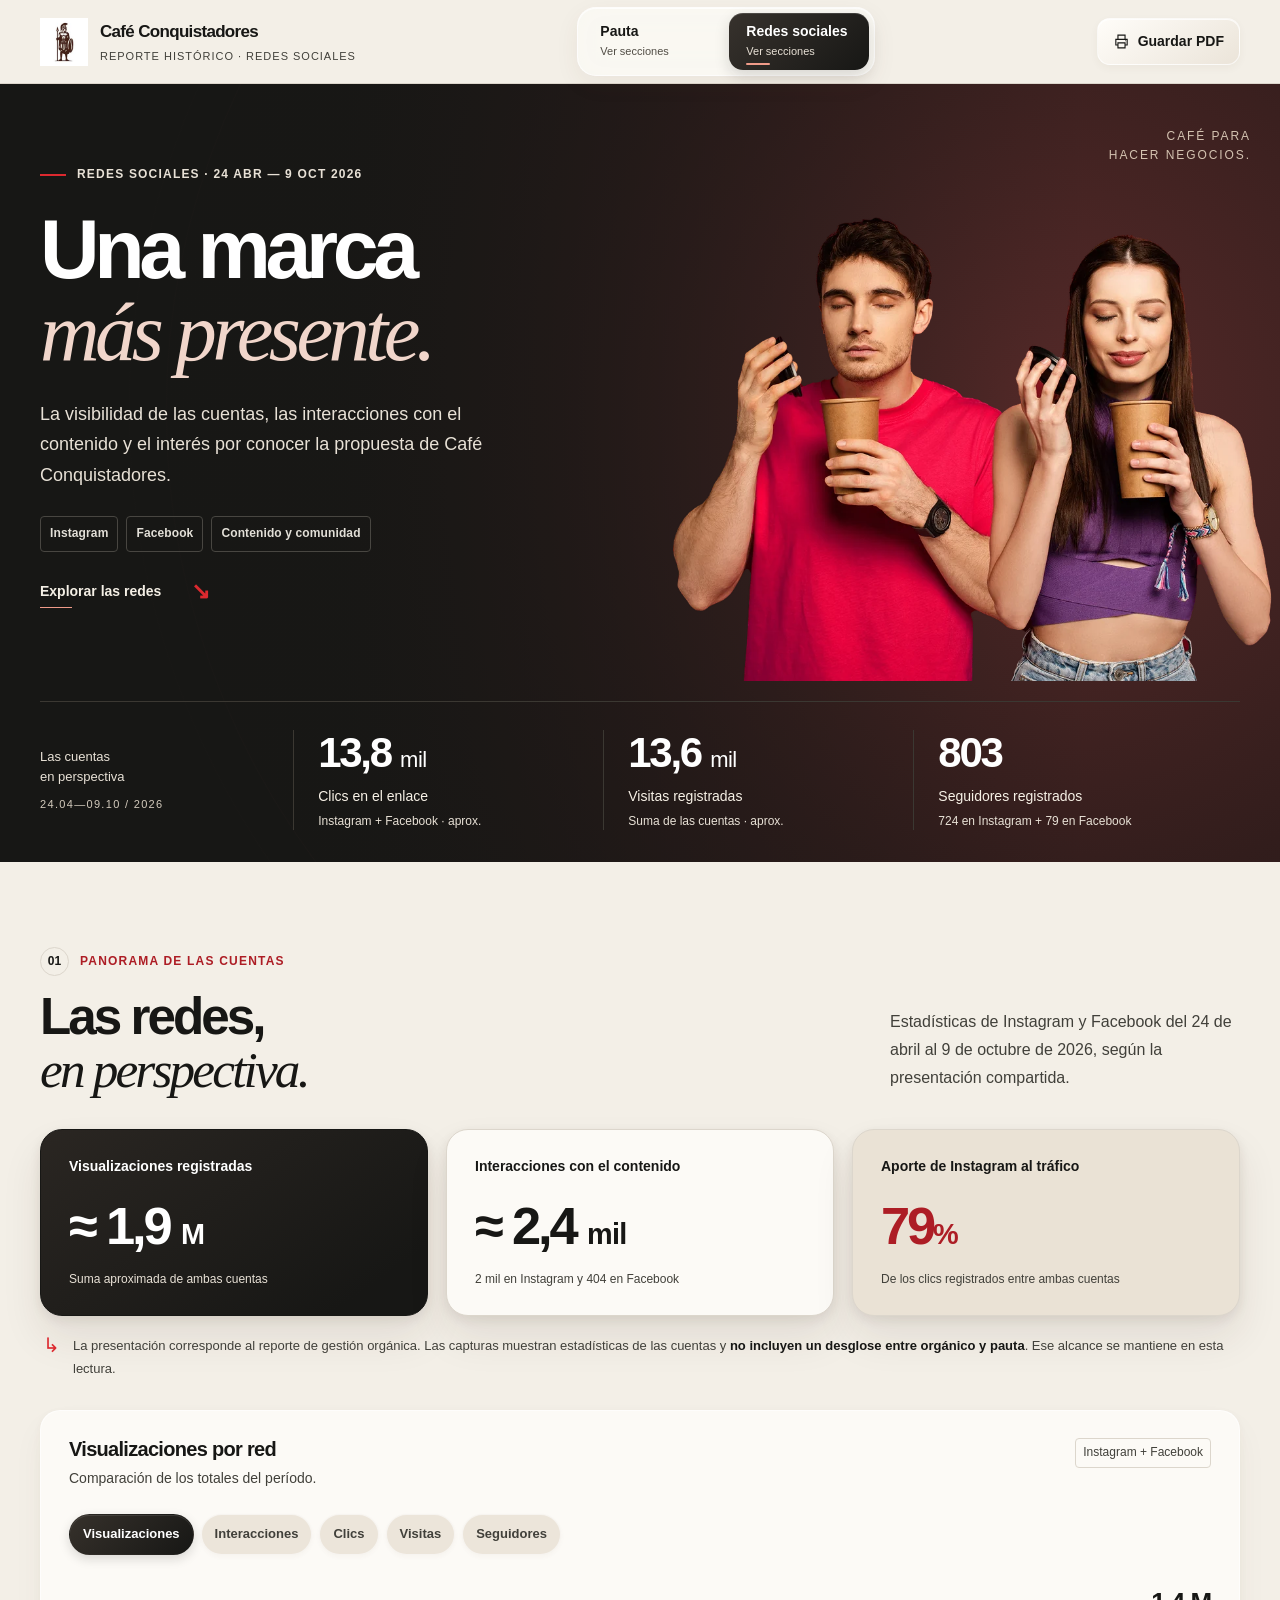
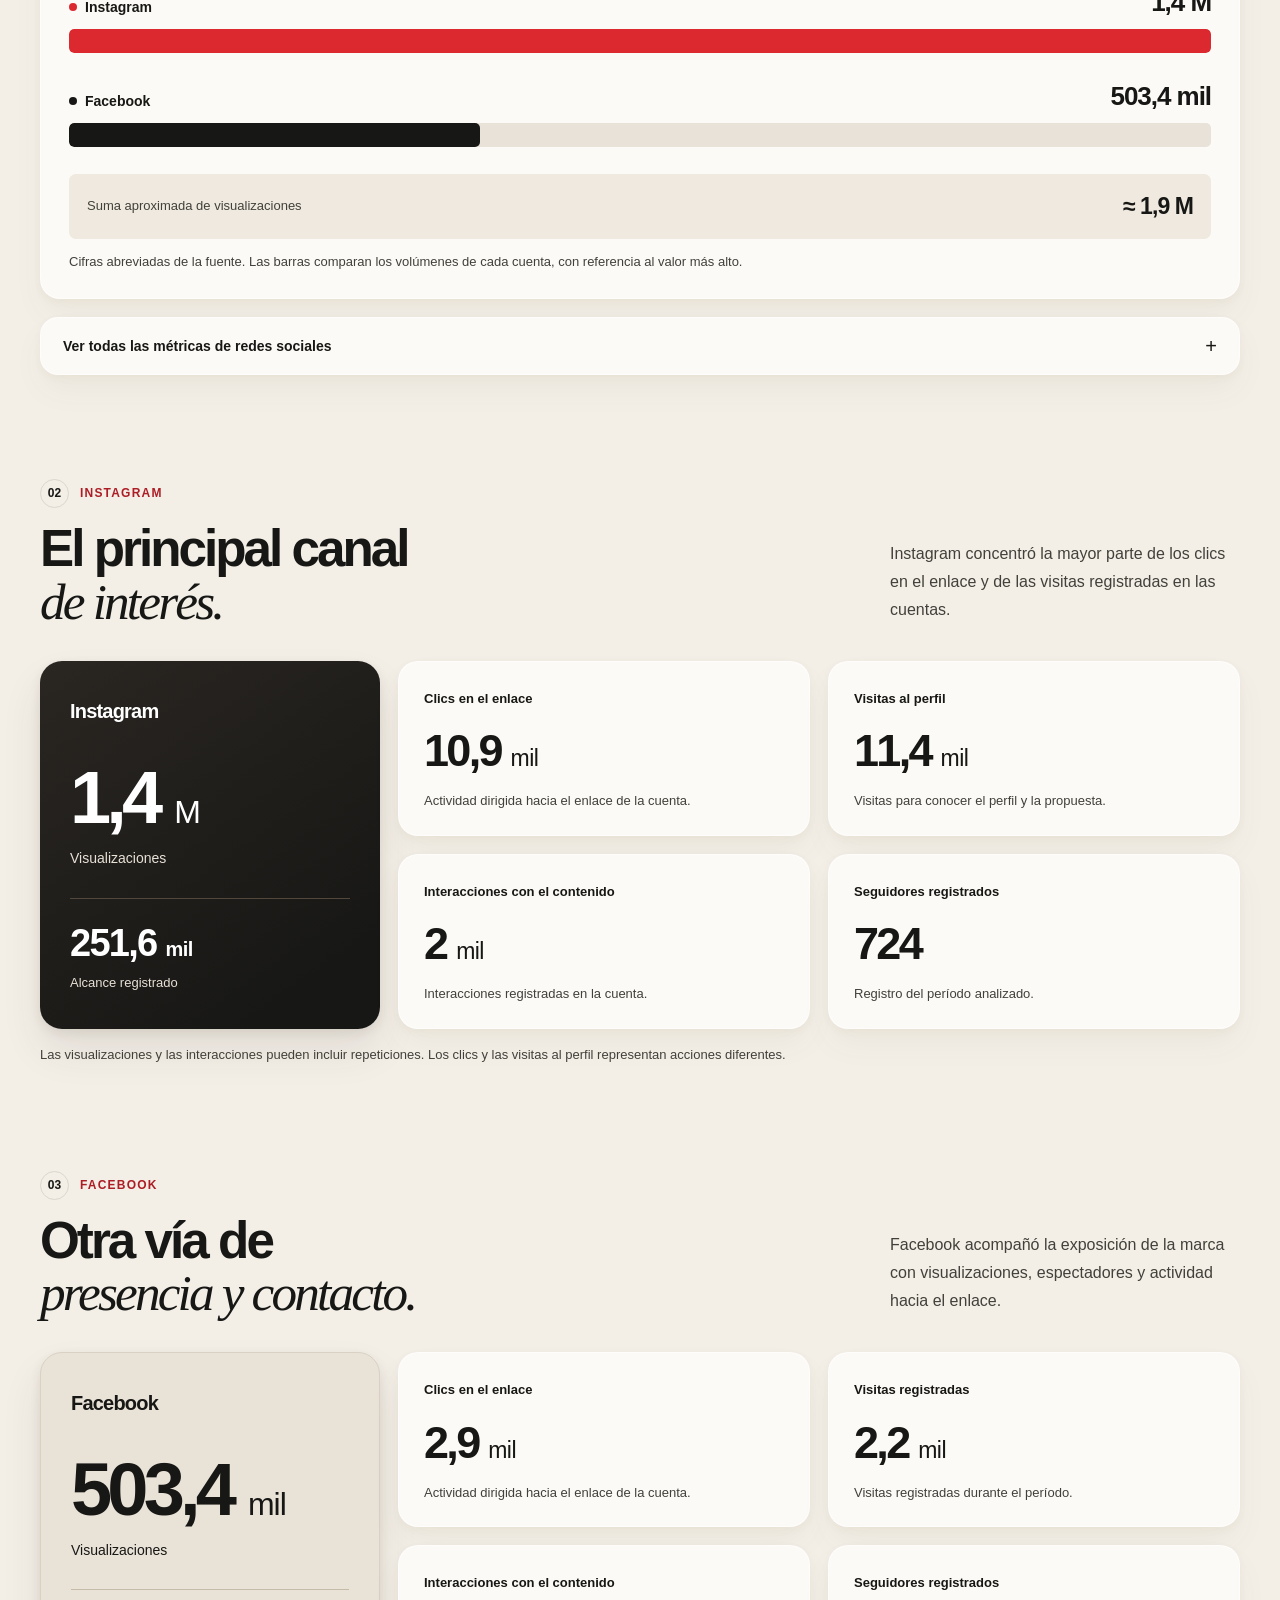
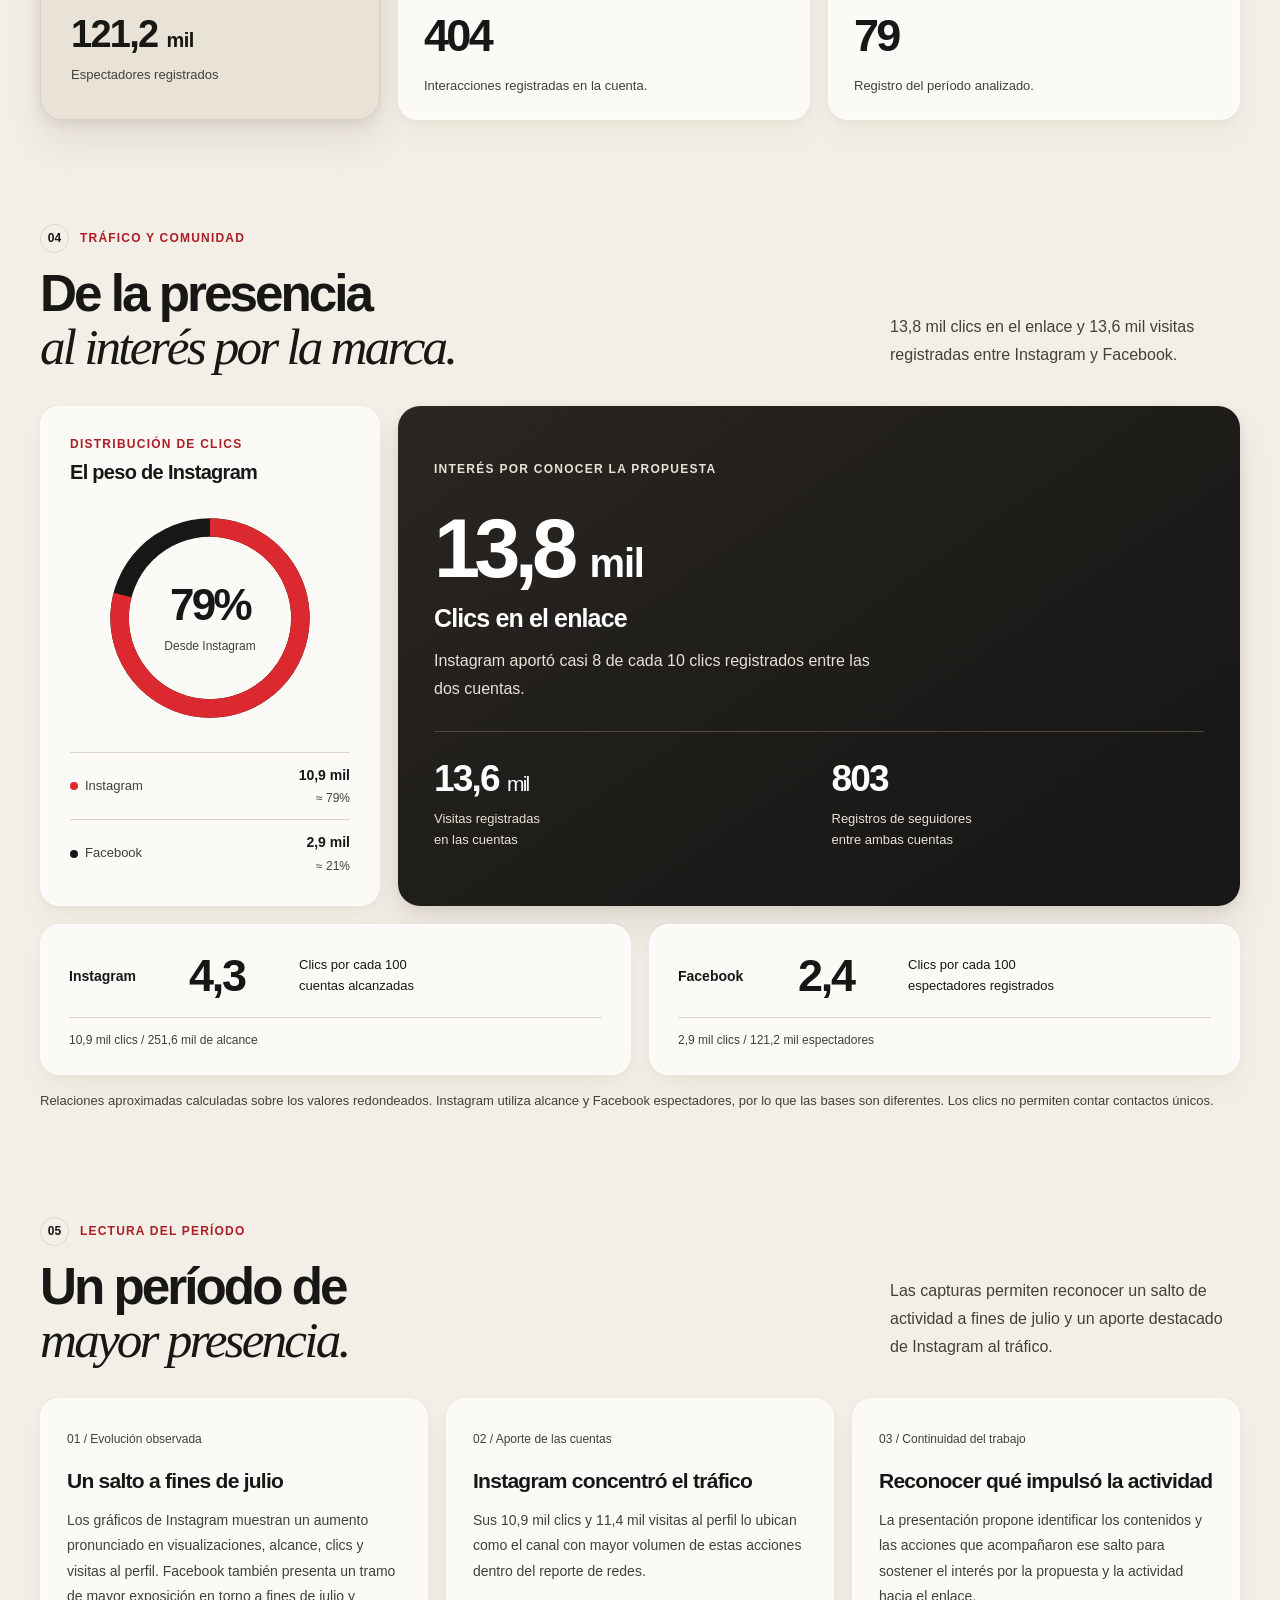
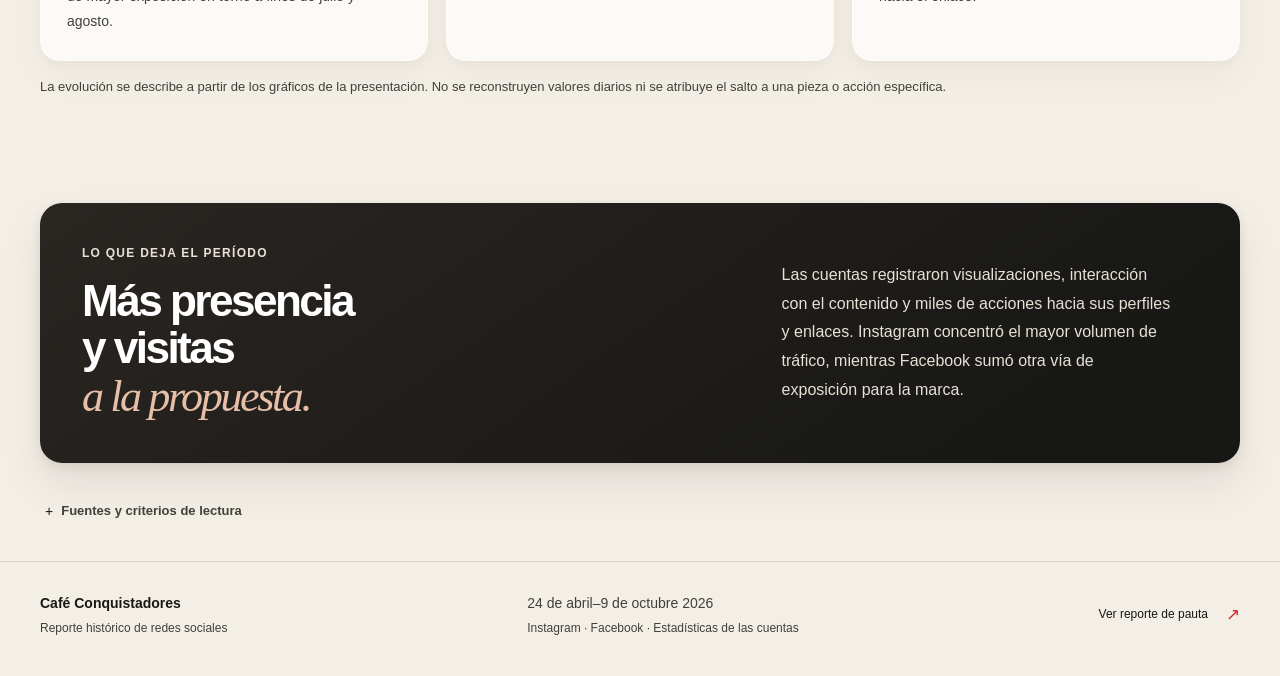
==== commit d4e33617: "Add files via upload" ====
--- a/redes-sociales.html
+++ b/redes-sociales.html
@@ -21,10 +21,10 @@
       </a>
       <nav class="report-navigation" aria-label="Reportes históricos">
         <div class="report-menu" data-report-menu>
-          <a class="nav-page-link" href="index.html">Pauta</a>
-          <button class="nav-toggle" type="button" aria-label="Ver secciones de Pauta" aria-expanded="false" aria-controls="nav-paid"><svg viewBox="0 0 16 16" width="14" height="14" aria-hidden="true"><path d="m4 6 4 4 4-4" fill="none" stroke="currentColor" stroke-width="1.6"/></svg></button>
+          <button class="nav-page-link nav-toggle" type="button" aria-label="Ver secciones de Pauta" aria-expanded="false" aria-controls="nav-paid"><span class="nav-page-name">Pauta</span><span class="nav-page-caption">Ver secciones</span></button>
           <div class="nav-dropdown" id="nav-paid" hidden>
             <p class="nav-dropdown-label">Pauta · abril–septiembre</p>
+            <a class="nav-overview-link" href="index.html">Ver el reporte completo</a>
             <a href="index.html#inicio">Resumen del período</a>
             <a href="index.html#presupuesto">Inversión</a>
             <a href="index.html#leads">Contactos y consultas</a>
@@ -34,10 +34,10 @@
           </div>
         </div>
         <div class="report-menu is-active" data-report-menu>
-          <a class="nav-page-link" href="redes-sociales.html" aria-current="page">Redes sociales</a>
-          <button class="nav-toggle" type="button" aria-label="Ver secciones de Redes sociales" aria-expanded="false" aria-controls="nav-social"><svg viewBox="0 0 16 16" width="14" height="14" aria-hidden="true"><path d="m4 6 4 4 4-4" fill="none" stroke="currentColor" stroke-width="1.6"/></svg></button>
+          <button class="nav-page-link nav-toggle" type="button" aria-label="Ver secciones de Redes sociales" aria-current="page" aria-expanded="false" aria-controls="nav-social"><span class="nav-page-name">Redes sociales</span><span class="nav-page-caption">Ver secciones</span></button>
           <div class="nav-dropdown" id="nav-social" hidden>
             <p class="nav-dropdown-label">Redes sociales · abr–oct</p>
+            <a class="nav-overview-link" href="redes-sociales.html">Ver el reporte completo</a>
             <a href="redes-sociales.html#resumen-redes">Panorama de las cuentas</a>
             <a href="redes-sociales.html#instagram">Instagram</a>
             <a href="redes-sociales.html#facebook">Facebook</a>
@@ -46,6 +46,7 @@
           </div>
         </div>
       </nav>
+      <nav class="report-fallback-nav no-js-only" aria-label="Reportes históricos sin JavaScript"><a href="index.html">Pauta</a><a href="redes-sociales.html" aria-current="page">Redes sociales</a></nav>
       <button class="print-button" type="button" id="print-report" aria-label="Guardar o imprimir el reporte de redes sociales como PDF">
         <svg viewBox="0 0 24 24" width="17" height="17" fill="none" stroke="currentColor" stroke-width="1.6" aria-hidden="true"><path d="M7 8V3h10v5M7 17H4V9h16v8h-3M7 14h10v7H7z"/><path d="M17 11h1"/></svg>
         <span>Guardar PDF</span>
--- a/styles.css
+++ b/styles.css
@@ -769,25 +769,35 @@
   .case-card { min-width: 0; }
 }
 /* Navegación entre reportes y página de redes sociales. */
-.report-navigation { display: flex; align-items: center; gap: 12px; }
-.report-menu { position: relative; display: flex; align-items: stretch; border: 1px solid var(--line); border-radius: 9px; background: var(--surface); color: var(--ink); }
-.report-menu.is-active { background: var(--ink); color: white; border-color: var(--ink); }
-.nav-page-link { padding: 11px 14px; font-size: 14px; font-weight: 650; text-decoration: none; white-space: nowrap; border-radius: 8px 0 0 8px; }
-.nav-page-link:hover { background: #00000008; }
-.report-menu.is-active .nav-page-link:hover { background: #ffffff12; }
-.nav-toggle { display: grid; place-items: center; width: 36px; min-height: 44px; padding: 0; border: 0; border-left: 1px solid var(--line); border-radius: 0 8px 8px 0; background: transparent; color: inherit; }
-.report-menu.is-active .nav-toggle { border-color: #494339; }
-.nav-toggle:hover { background: #00000009; }
-.report-menu.is-active .nav-toggle:hover { background: #ffffff12; }
-.nav-toggle svg { transition: transform .15s; }
-.nav-toggle[aria-expanded="true"] svg { transform: rotate(180deg); }
-.nav-dropdown { position: absolute; top: calc(100% + 12px); left: 0; width: 280px; padding: 10px; background: var(--surface); color: var(--ink); border: 1px solid #c9c0b2; border-radius: 12px; box-shadow: 0 14px 35px #1717151f; }
+.report-navigation { display: flex; align-items: center; gap: 6px; padding: 5px; background: #fcfaf6cc; border: 1px solid #ffffffb3; border-radius: 19px; box-shadow: 0 8px 24px #5a3d2110, inset 0 1px 0 #ffffffcc; backdrop-filter: blur(14px); }
+.report-menu { position: relative; display: block; min-width: 140px; color: var(--ink); }
+.report-menu.is-active { color: white; }
+.nav-page-link { position: relative; isolation: isolate; overflow: hidden; display: flex; flex-direction: column; align-items: flex-start; gap: 4px; width: 100%; min-height: 56px; padding: 10px 17px 12px; border: 0; border-radius: 14px; background: transparent; color: inherit; text-align: left; font-size: 14px; font-weight: 650; white-space: nowrap; transition: background .24s, box-shadow .24s, transform .24s, color .24s; }
+.nav-page-name, .nav-page-caption { position: relative; z-index: 1; }
+.nav-page-name { font-size: 14px; line-height: 1.25; }
+.nav-page-caption { color: #514d45; font-size: 11px; line-height: 1.3; font-weight: 500; }
+.report-menu.is-active .nav-page-link { background: linear-gradient(135deg, #37322d, #171715); box-shadow: 0 6px 15px #17171526, inset 0 1px 0 #ffffff22; }
+.report-menu.is-active .nav-page-caption { color: #e8e1d6; }
+.nav-page-link::before { content: ""; position: absolute; inset: 0; z-index: 0; pointer-events: none; background: linear-gradient(110deg, transparent 20%, #ffffff33 48%, transparent 75%); transform: translateX(-120%); transition: transform .6s cubic-bezier(.2,.7,.2,1); }
+.nav-page-link::after { content: ""; position: absolute; bottom: 5px; left: 17px; width: 24px; height: 2px; border-radius: 5px; background: var(--red); opacity: 0; transform: scaleX(.4); transform-origin: left; transition: transform .24s, opacity .24s; }
+.report-menu.is-active .nav-page-link::after, .report-menu.is-open .nav-page-link::after { opacity: 1; transform: scaleX(1); }
+.report-menu.is-active .nav-page-link::after { background: #f09b89; }
+.report-menu.is-open:not(.is-active) .nav-page-link { background: #eae2d5; box-shadow: 0 4px 12px #5a3d2112; }
+.report-menu.is-open::after { content: ""; position: absolute; top: 100%; left: 0; right: 0; height: 18px; }
+.nav-dropdown { position: absolute; top: calc(100% + 12px); left: 0; width: 290px; padding: 11px; background: #fcfaf6f5; color: var(--ink); border: 1px solid #ffffffb3; border-radius: 17px; box-shadow: 0 22px 48px #3c281c29, 0 3px 9px #3c281c0d; backdrop-filter: blur(18px); animation: nav-reveal .2s cubic-bezier(.2,.8,.2,1) both; }
+@keyframes nav-reveal { from { opacity: 0; transform: translateY(-7px) scale(.98); } to { opacity: 1; transform: translateY(0) scale(1); } }
 .report-menu:last-child .nav-dropdown { left: auto; right: 0; }
 .nav-dropdown[hidden] { display: none; }
 .nav-dropdown-label { padding: 10px 11px 12px; font-size: 11px; text-transform: uppercase; letter-spacing: .07em; font-weight: 600; color: var(--muted); border-bottom: 1px solid var(--line); margin-bottom: 6px; }
-.nav-dropdown a { display: block; padding: 11px; border-radius: 5px; text-decoration: none; font-size: 14px; font-weight: 550; line-height: 1.45; }
+.nav-dropdown a { display: block; padding: 11px 12px; border-radius: 9px; text-decoration: none; font-size: 14px; font-weight: 550; line-height: 1.45; transition: background .18s, box-shadow .18s, transform .18s; }
 .nav-dropdown a:hover, .nav-dropdown a.is-current { background: #eee7dc; color: var(--ink); }
 .nav-dropdown a.is-current { box-shadow: inset 3px 0 var(--red); }
+.nav-dropdown .nav-overview-link { background: #eee7dc; font-weight: 650; margin-bottom: 5px; }
+.report-fallback-nav { gap: 10px; grid-template-columns: 1fr 1fr; }
+.report-fallback-nav a { color: var(--ink); text-decoration: none; font-size: 14px; font-weight: 650; padding: 11px 15px; background: var(--surface); border-radius: 12px; text-align: center; }
+.report-fallback-nav a[aria-current="page"] { background: var(--ink); color: white; }
+.no-js:not(.has-navigation) .report-navigation { display: none; }
+.no-js.has-navigation .report-fallback-nav { display: none; }
 .report-shell .report-section { scroll-margin-top: 16px; }
 .no-js:not(.has-navigation) .nav-toggle { display: none; }
 .no-js.has-navigation .print-button { display: flex; }
@@ -980,6 +990,65 @@
   .social-metric-card > strong small { font-size: 18px; }
   .social-ratio-grid { grid-template-columns: 1fr; }
   .social-comparison-panel { padding: 20px 18px; }
+}
+/* Relieve y estados de interacción, compartidos por Pauta y Redes sociales. */
+@media screen {
+  :root { --card-shadow: 0 3px 8px #5f41220a, 0 16px 32px #5f41220b; --feature-shadow: 0 4px 11px #3b261816, 0 22px 42px #3b261817; --card-shadow-raised: 0 6px 12px #5f41220f, 0 24px 42px #5f41221c; --component-ease: cubic-bezier(.2,.8,.2,1); }
+  .report-navigation .nav-page-link { width: 100%; min-height: 56px; padding: 10px 17px 12px; }
+  .panel, .profile-card, .case-card, .monthly-table { border-color: #ffffffb3; box-shadow: var(--card-shadow); transition: box-shadow .28s var(--component-ease), transform .28s var(--component-ease), border-color .28s; }
+  .profile-card, .case-card, .monthly-table { border-radius: 18px; }
+  .total-card, .contact-total, .channel-card, .visibility-card, .social-overview-card, .social-platform-highlight, .social-traffic-story, .closing, .brand-creative { box-shadow: var(--feature-shadow); transition: box-shadow .28s var(--component-ease), transform .28s var(--component-ease); }
+  .total-card, .contact-total, .channel-card, .visibility-card, .social-overview-card, .social-platform-highlight, .social-traffic-story, .closing { border-radius: 22px; }
+  .total-dark, .google-card, .visibility-card, .social-platform-dark, .social-traffic-story, .overview-dark, .closing, .featured-case { background: linear-gradient(145deg, #2a2622, #171715 85%); }
+  .contact-total { background: linear-gradient(145deg, #ce2b32, #b11e25); }
+  .profile-card { background: linear-gradient(155deg, #fffdf9, #f5f0e7); }
+  .case-card:not(.featured-case) { background: linear-gradient(150deg, #f3eee5, #e6ddcf); }
+  .featured-case { border-color: #ffffff14; }
+  .case-card > p + .case-footnote { margin-top: auto; padding-top: 19px; }
+  .blended-cost { border-color: #ffffff99; border-radius: 18px; background: linear-gradient(145deg, #efe8dc, #e6ddcf); box-shadow: var(--card-shadow); }
+  .panel:focus-within, .monthly-table:focus-within { box-shadow: var(--card-shadow-raised); border-color: #c6ac8f; }
+  .segmented-control { background: #e7dfd3; border-radius: 999px; padding: 4px; box-shadow: inset 0 1px 3px #53391812, 0 1px 0 #ffffffa8; }
+  .segmented-control button, .metric-switcher button { border-radius: 999px; transition: background .22s, color .22s, box-shadow .22s, transform .22s; }
+  .segmented-control button[aria-selected="true"], .metric-switcher button[aria-selected="true"] { background: linear-gradient(135deg, #36312b, #171715); box-shadow: 0 4px 11px #17171526, inset 0 1px 0 #ffffff1a; }
+  .metric-switcher button { background: #ece5da; border: 1px solid #ffffff99; box-shadow: 0 2px 5px #53391808; }
+  .metric-switcher button[aria-selected="true"] { border-color: transparent; }
+  .print-button { border-color: #ffffffb3; border-radius: 13px; background: linear-gradient(145deg, #fffdf9, #ebe4d9); box-shadow: 0 3px 8px #5339180c, inset 0 1px 0 #ffffffcc; transition: background .22s, color .22s, box-shadow .22s, transform .22s; }
+  .print-button:hover { background: var(--ink); color: white; box-shadow: 0 7px 18px #17171524; }
+  .hero-link { position: relative; padding-bottom: 5px; }
+  .hero-link::after { content: ""; position: absolute; left: 0; bottom: 0; width: 32px; height: 1px; background: #f09b89; transition: width .25s; }
+  .hero-link span { transition: transform .25s; }
+}
+@media screen and (hover: hover) and (pointer: fine) {
+  .nav-page-link:hover { transform: translateY(-1px); background: #eae2d5; box-shadow: 0 5px 13px #53391812; }
+  .report-menu.is-active .nav-page-link:hover { background: linear-gradient(135deg, #413930, #201e1b); box-shadow: 0 8px 20px #1717152e; }
+  .nav-page-link:hover::before, .nav-page-link:focus-visible::before { transform: translateX(120%); }
+  .nav-dropdown a:hover { transform: translateX(2px); }
+  .panel:hover, .profile-card:hover, .case-card:hover, .monthly-table:hover { transform: translateY(-3px); box-shadow: var(--card-shadow-raised); }
+  .total-card:hover, .contact-total:hover, .channel-card:hover, .visibility-card:hover, .social-overview-card:hover, .social-platform-highlight:hover, .social-traffic-story:hover, .brand-creative:hover { transform: translateY(-3px); box-shadow: 0 6px 15px #3b26181c, 0 28px 48px #3b261822; }
+  .segmented-control button:hover, .metric-switcher button:hover { transform: translateY(-1px); }
+  .segmented-control button:not([aria-selected="true"]):hover, .metric-switcher button:not([aria-selected="true"]):hover { background: #ded3c2; color: var(--ink); box-shadow: 0 4px 9px #53391810; }
+  .print-button:hover { transform: translateY(-1px); }
+  .hero-link:hover::after { width: calc(100% - 50px); }
+  .hero-link:hover span { transform: translate(2px, 2px); }
+}
+@media screen and (max-width: 900px) {
+  .report-navigation { padding: 4px; gap: 6px; border-radius: 18px; }
+  .report-menu { min-width: 0; }
+  .report-navigation .nav-page-link { min-height: 53px; padding: 9px 13px 12px; align-items: center; text-align: center; }
+  .nav-page-link::after { left: calc(50% - 12px); }
+  .report-fallback-nav { grid-area: navigation; }
+}
+@media screen and (max-width: 700px) {
+  .nav-page-name { font-size: 13px; }
+  .nav-page-caption { font-size: 11px; }
+  .nav-dropdown { padding: 10px; }
+  .panel, .profile-card, .case-card, .monthly-table { box-shadow: 0 2px 6px #5f41220a, 0 10px 22px #5f41220c; }
+  .total-card, .contact-total, .channel-card, .visibility-card, .social-overview-card, .social-platform-highlight, .social-traffic-story, .closing, .brand-creative { box-shadow: 0 3px 9px #3b261813, 0 14px 27px #3b261812; }
+  .panel, .total-card, .contact-total, .channel-card, .visibility-card, .social-overview-card, .social-platform-highlight, .social-traffic-story, .closing { border-radius: 18px; }
+}
+@media screen and (prefers-reduced-motion: reduce) {
+  .nav-page-link::before { display: none; }
+  .nav-page-link, .nav-dropdown, .nav-dropdown a, .panel, .profile-card, .case-card, .monthly-table, .total-card, .contact-total, .channel-card, .visibility-card, .social-overview-card, .social-platform-highlight, .social-traffic-story, .brand-creative, .segmented-control button, .metric-switcher button, .print-button, .hero-link span { transform: none !important; }
 }
 @media print {
   @page { size: A4; margin: 13mm; }
@@ -1158,7 +1227,7 @@
   .method-grid p { font-size: 8px; }
   .footer-inner { padding-block: 18px; display: flex; font-size: 9px; }
   .footer-inner span { font-size: 7px; }
-  .report-navigation, .nav-dropdown, .metric-switcher { display: none !important; }
+  .report-navigation, .report-fallback-nav, .nav-dropdown, .metric-switcher { display: none !important; }
   .report-shell .header-inner { display: flex; height: 54px; padding: 0; }
   .social-hero .hero-stat strong { font-size: 28px; }
   .social-hero .hero-unit { font-size: 13px; }
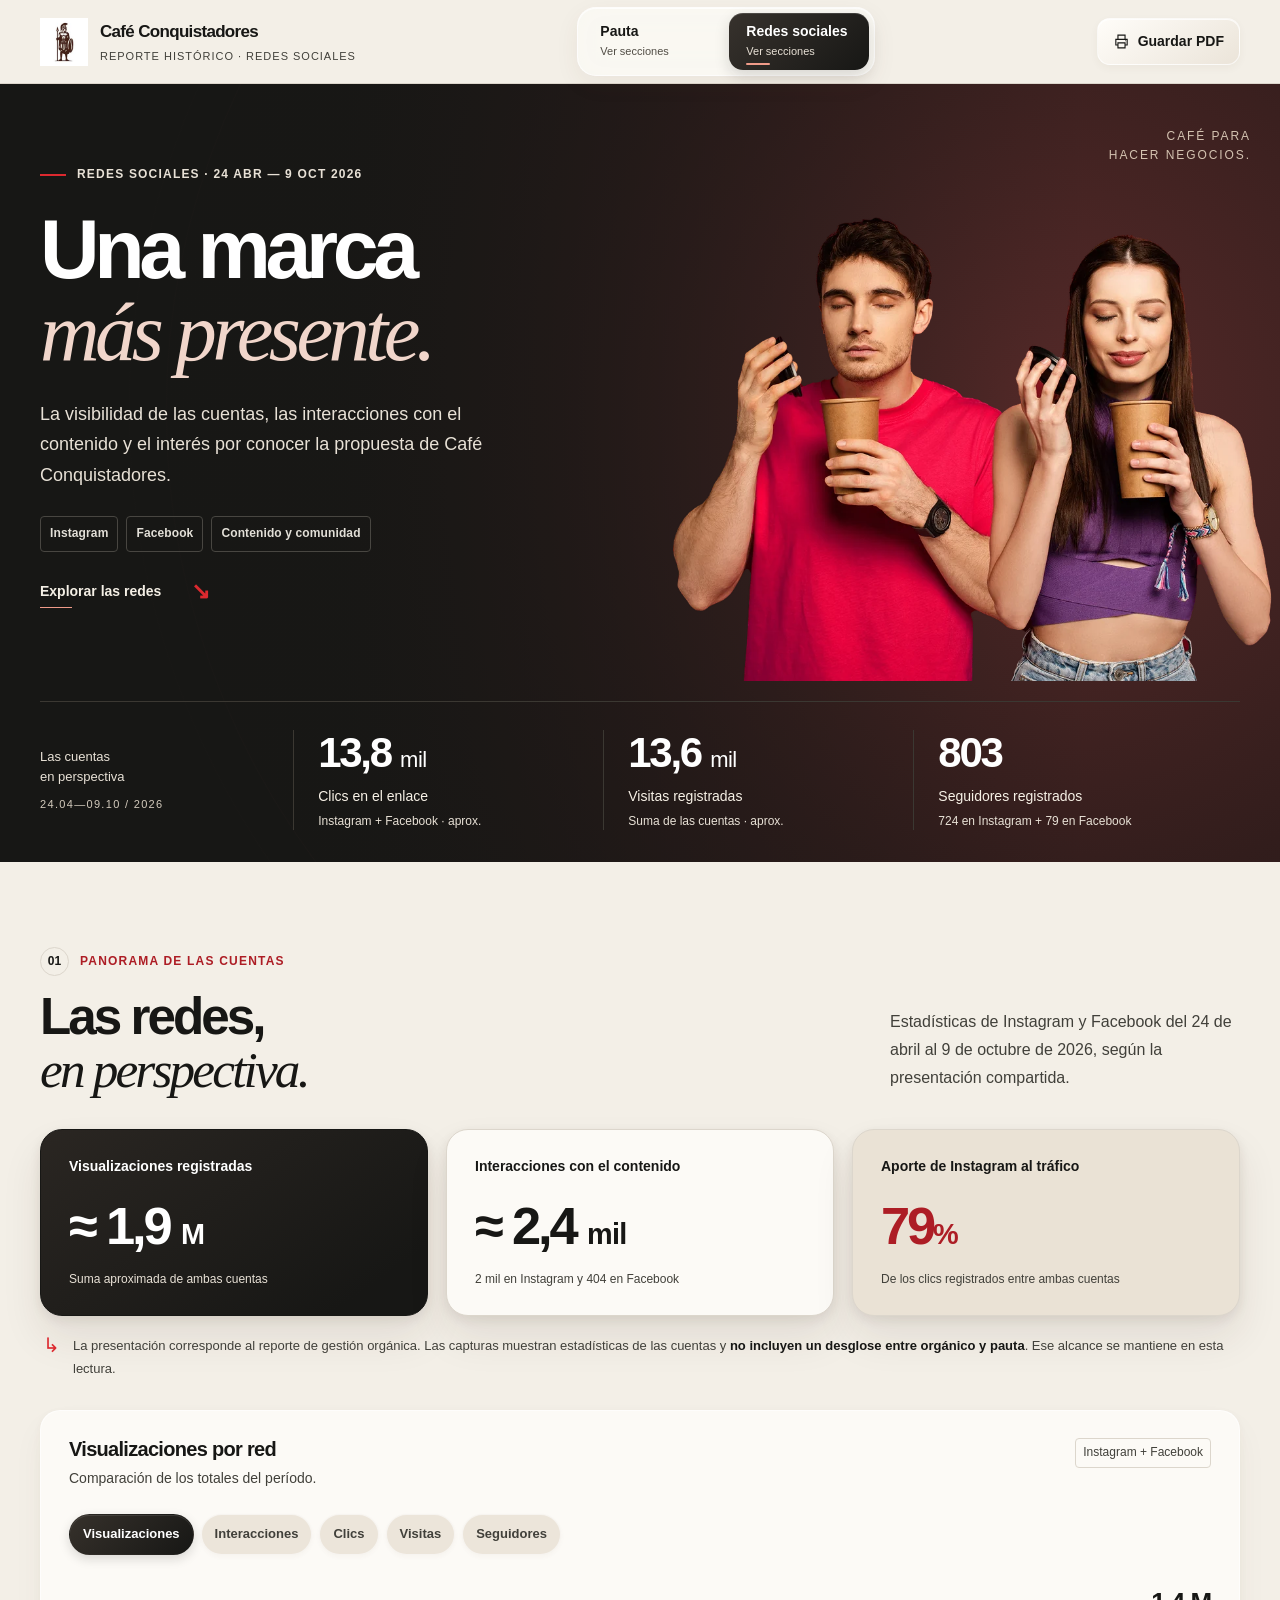
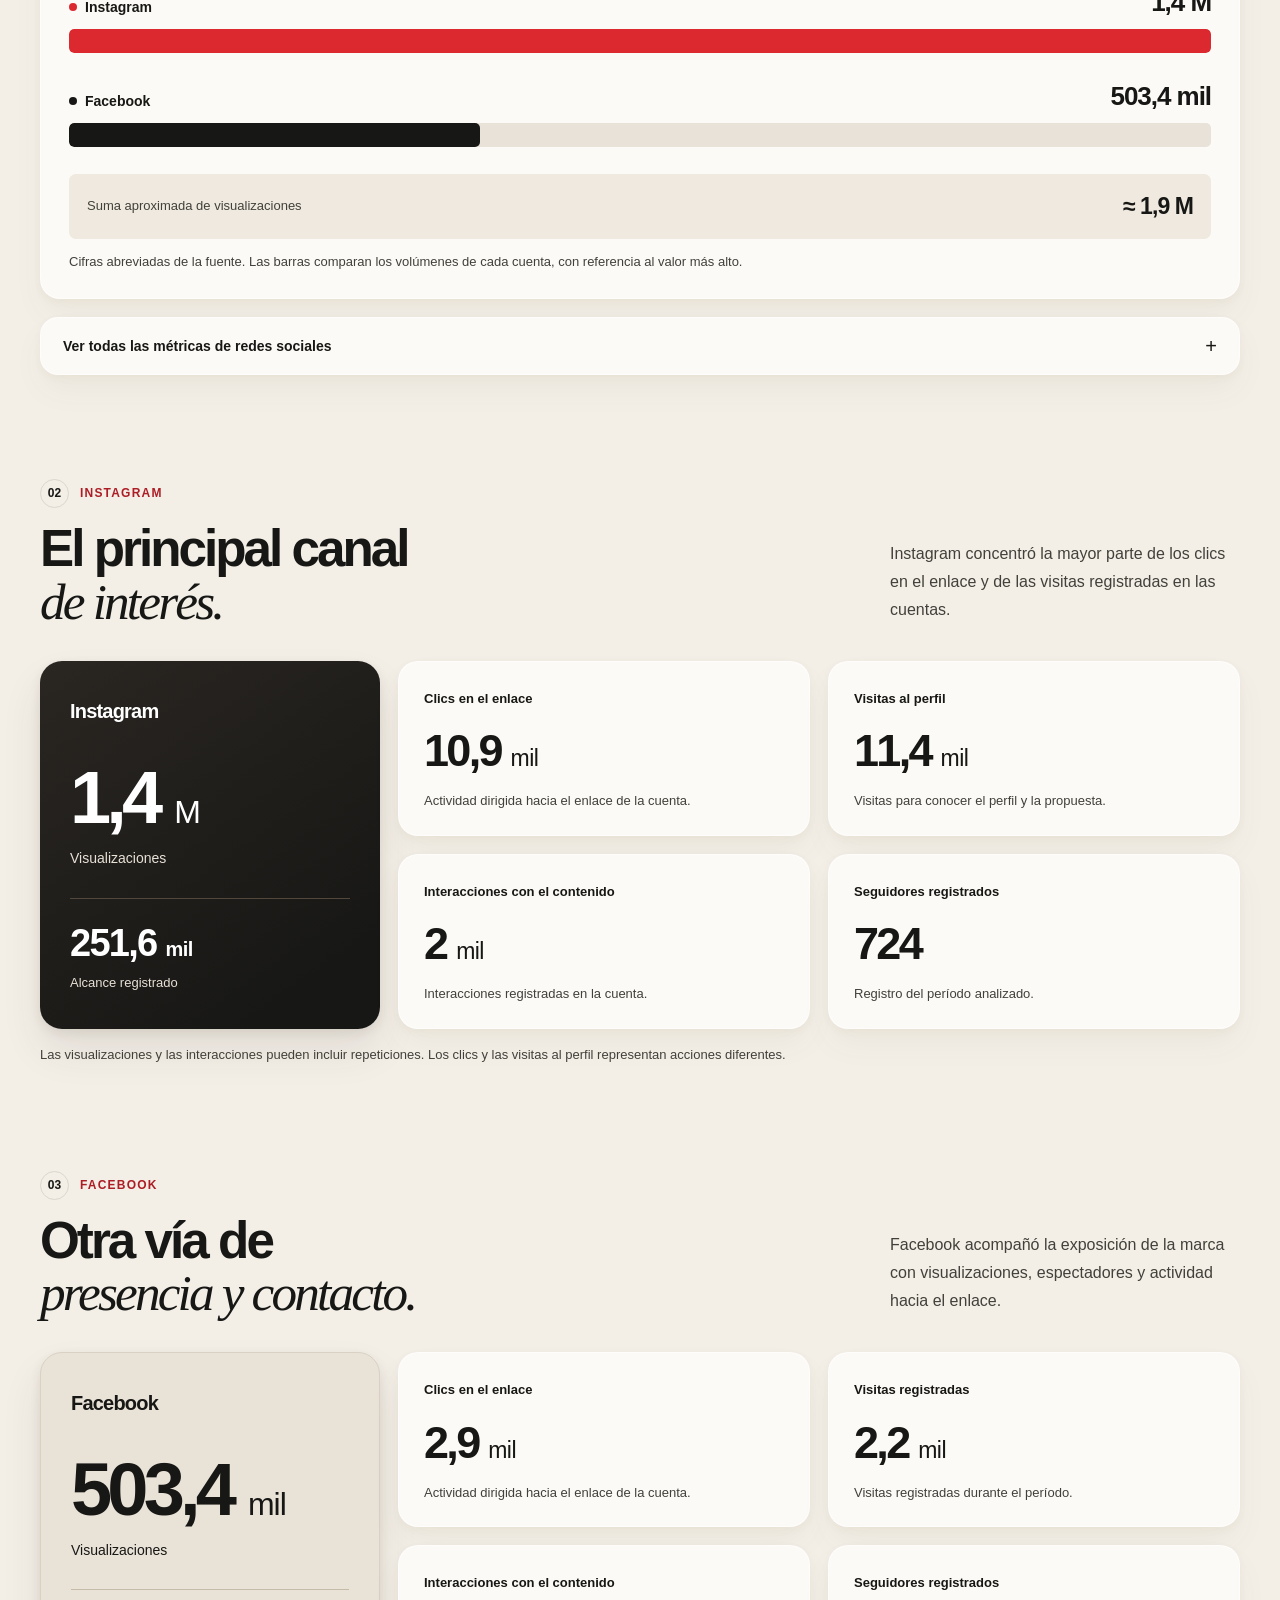
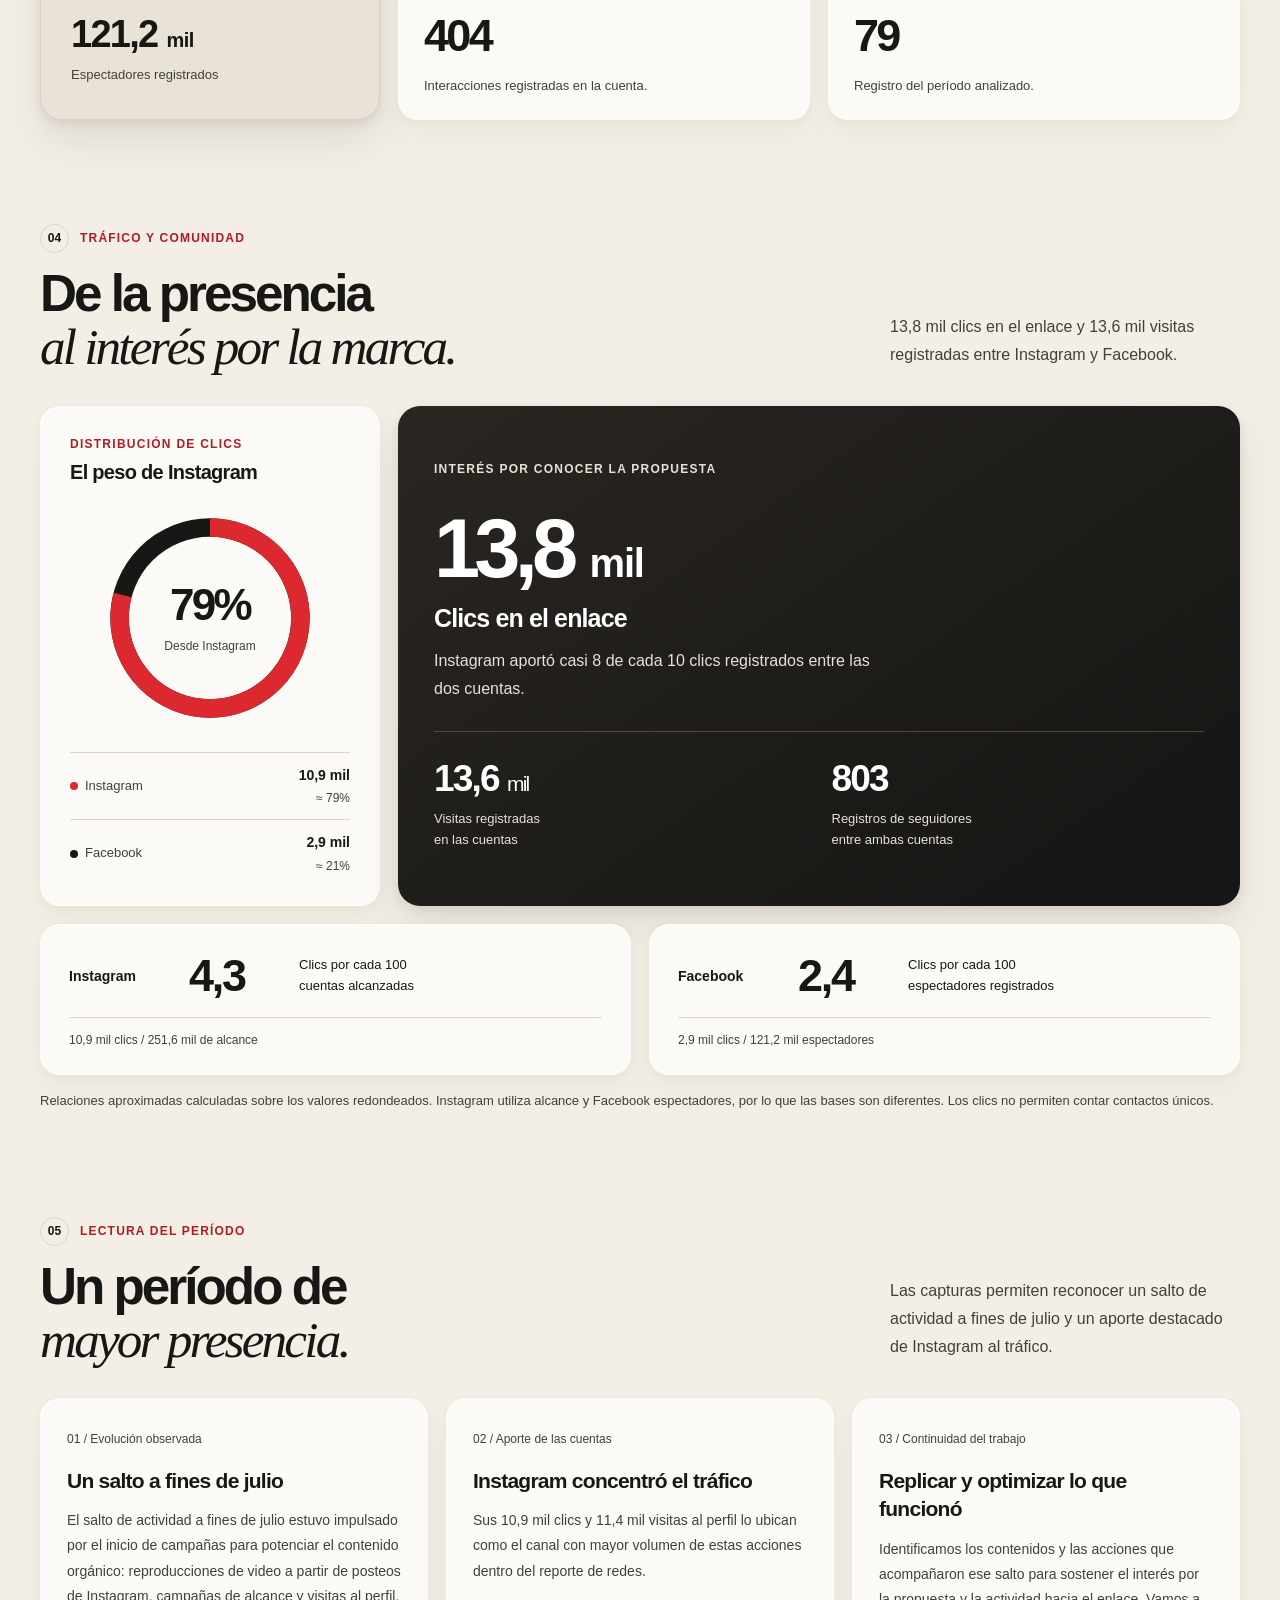
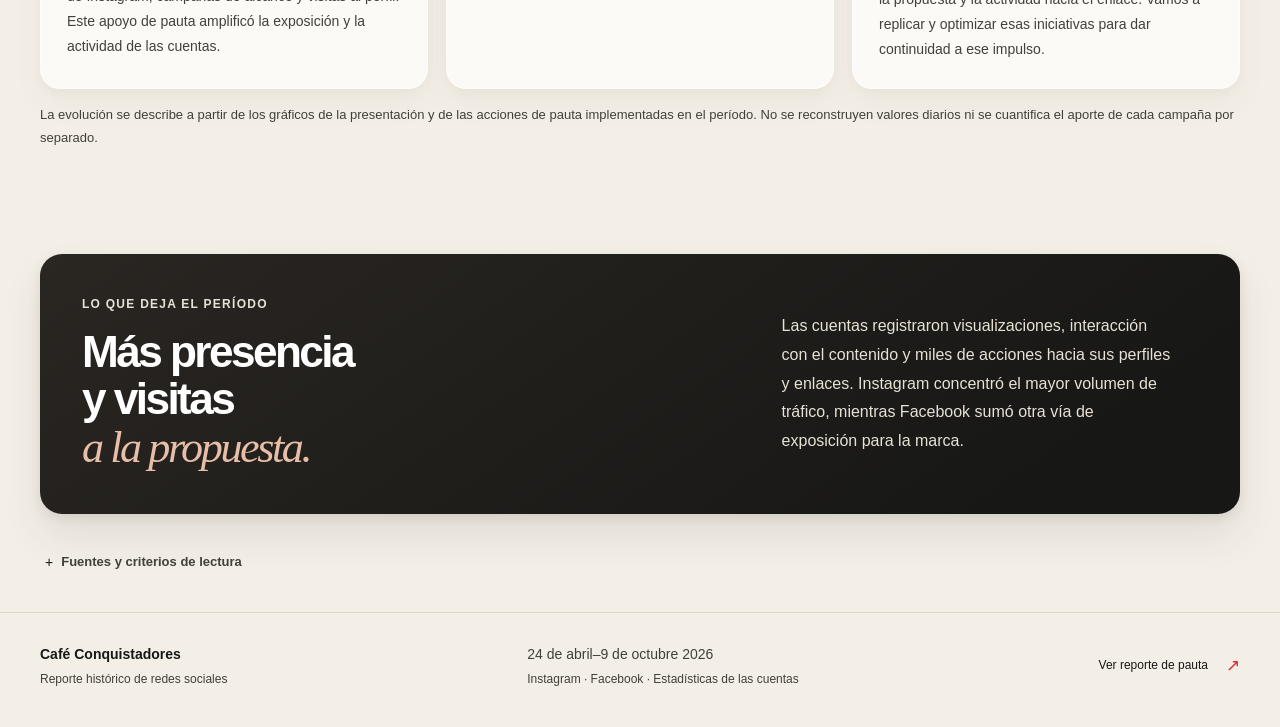
==== commit b4deb669: "Add files via upload" ====
--- a/redes-sociales.html
+++ b/redes-sociales.html
@@ -177,11 +177,11 @@
       <section class="report-section" id="lectura-redes" aria-labelledby="social-reading-title">
         <div class="section-heading"><div><p class="eyebrow"><span class="section-number">05</span>Lectura del período</p><h2 id="social-reading-title">Un período de<br><em>mayor presencia.</em></h2></div><p class="section-intro">Las capturas permiten reconocer un salto de actividad a fines de julio y un aporte destacado de Instagram al tráfico.</p></div>
         <div class="social-reading-grid">
-          <article class="panel social-reading-card"><span class="profile-index">01 / Evolución observada</span><h3>Un salto a fines de julio</h3><p>Los gráficos de Instagram muestran un aumento pronunciado en visualizaciones, alcance, clics y visitas al perfil. Facebook también presenta un tramo de mayor exposición en torno a fines de julio y agosto.</p></article>
+          <article class="panel social-reading-card"><span class="profile-index">01 / Evolución observada</span><h3>Un salto a fines de julio</h3><p>El salto de actividad a fines de julio estuvo impulsado por el inicio de campañas para potenciar el contenido orgánico: reproducciones de video a partir de posteos de Instagram, campañas de alcance y visitas al perfil. Este apoyo de pauta amplificó la exposición y la actividad de las cuentas.</p></article>
           <article class="panel social-reading-card"><span class="profile-index">02 / Aporte de las cuentas</span><h3>Instagram concentró el tráfico</h3><p>Sus 10,9 mil clics y 11,4 mil visitas al perfil lo ubican como el canal con mayor volumen de estas acciones dentro del reporte de redes.</p></article>
-          <article class="panel social-reading-card"><span class="profile-index">03 / Continuidad del trabajo</span><h3>Reconocer qué impulsó la actividad</h3><p>La presentación propone identificar los contenidos y las acciones que acompañaron ese salto para sostener el interés por la propuesta y la actividad hacia el enlace.</p></article>
+          <article class="panel social-reading-card"><span class="profile-index">03 / Continuidad del trabajo</span><h3>Replicar y optimizar lo que funcionó</h3><p>Identificamos los contenidos y las acciones que acompañaron ese salto para sostener el interés por la propuesta y la actividad hacia el enlace. Vamos a replicar y optimizar esas iniciativas para dar continuidad a ese impulso.</p></article>
         </div>
-        <p class="source-note">La evolución se describe a partir de los gráficos de la presentación. No se reconstruyen valores diarios ni se atribuye el salto a una pieza o acción específica.</p>
+        <p class="source-note">La evolución se describe a partir de los gráficos de la presentación y de las acciones de pauta implementadas en el período. No se reconstruyen valores diarios ni se cuantifica el aporte de cada campaña por separado.</p>
       </section>
 
       <section class="closing" aria-labelledby="social-closing-title"><div><p class="eyebrow light small">Lo que deja el período</p><h2 id="social-closing-title">Más presencia<br>y visitas<br><em>a la propuesta.</em></h2></div><p>Las cuentas registraron visualizaciones, interacción con el contenido y miles de acciones hacia sus perfiles y enlaces. Instagram concentró el mayor volumen de tráfico, mientras Facebook sumó otra vía de exposición para la marca.</p></section>
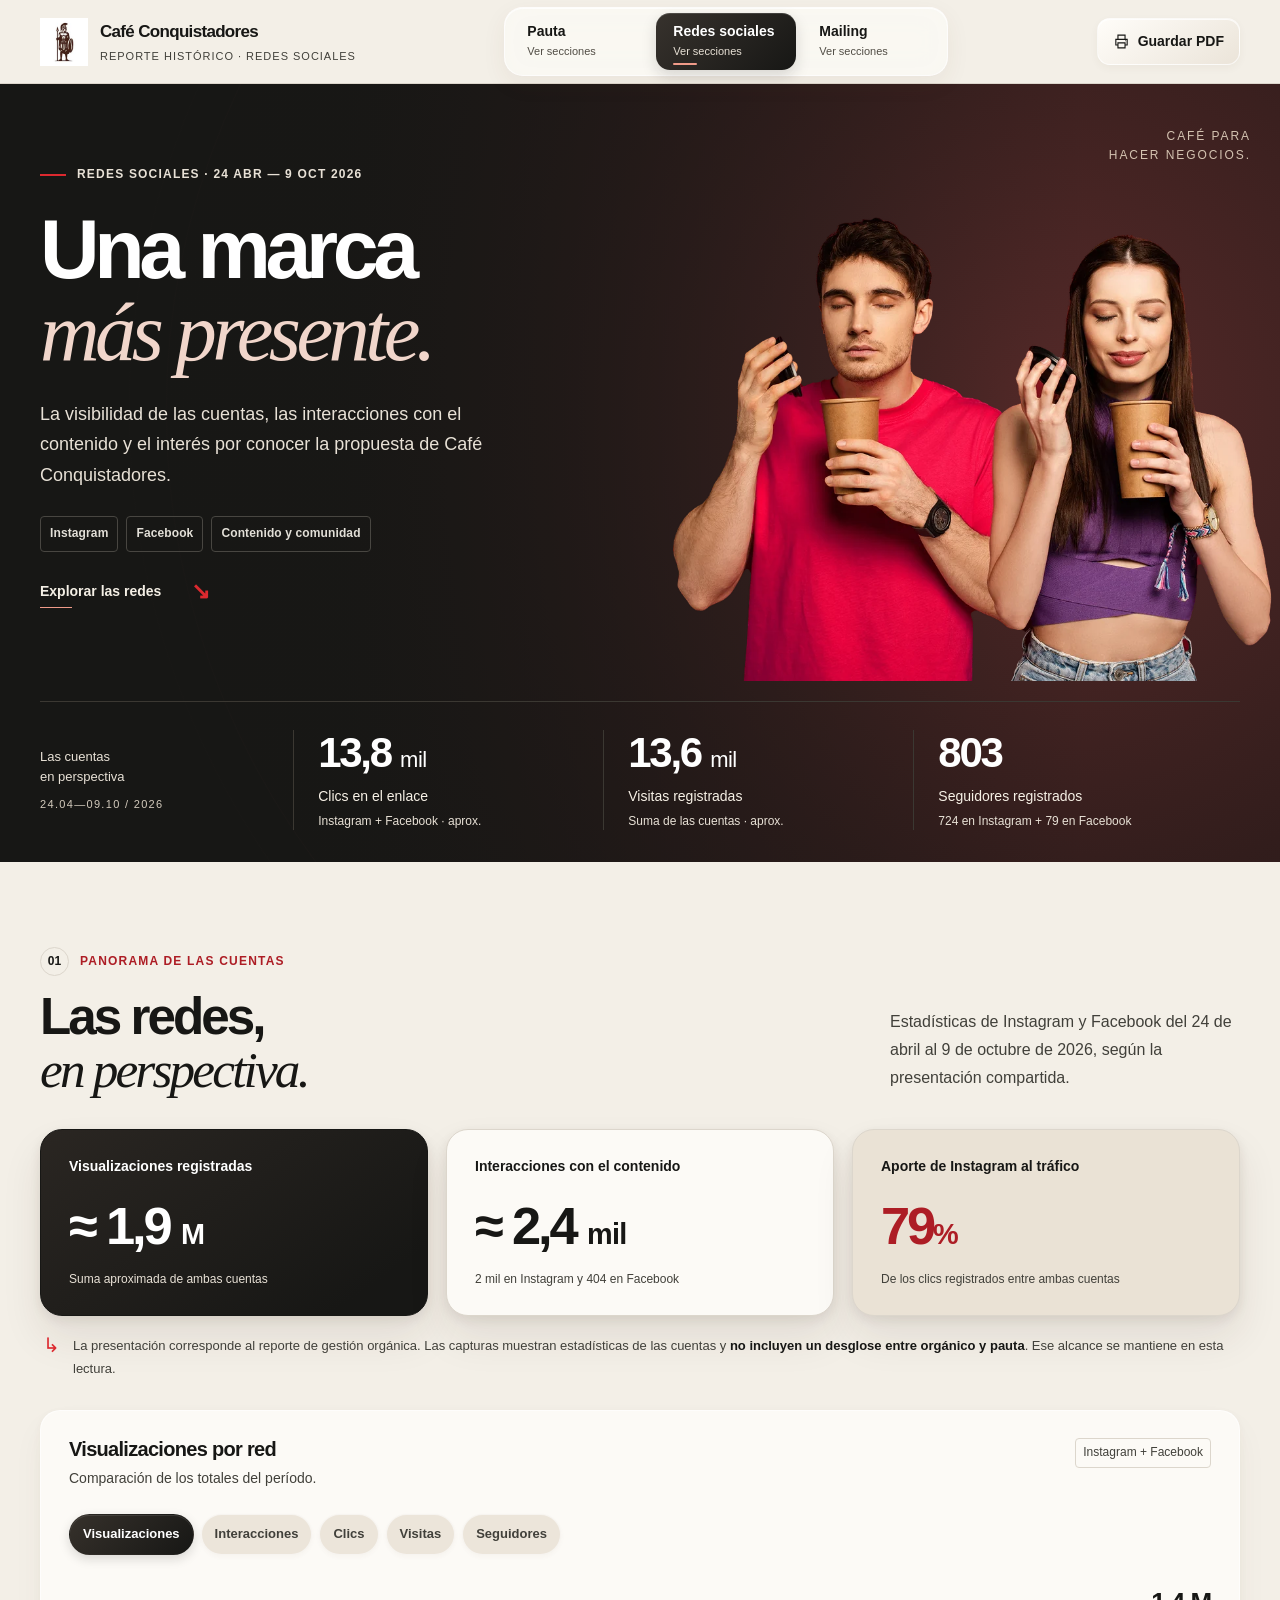
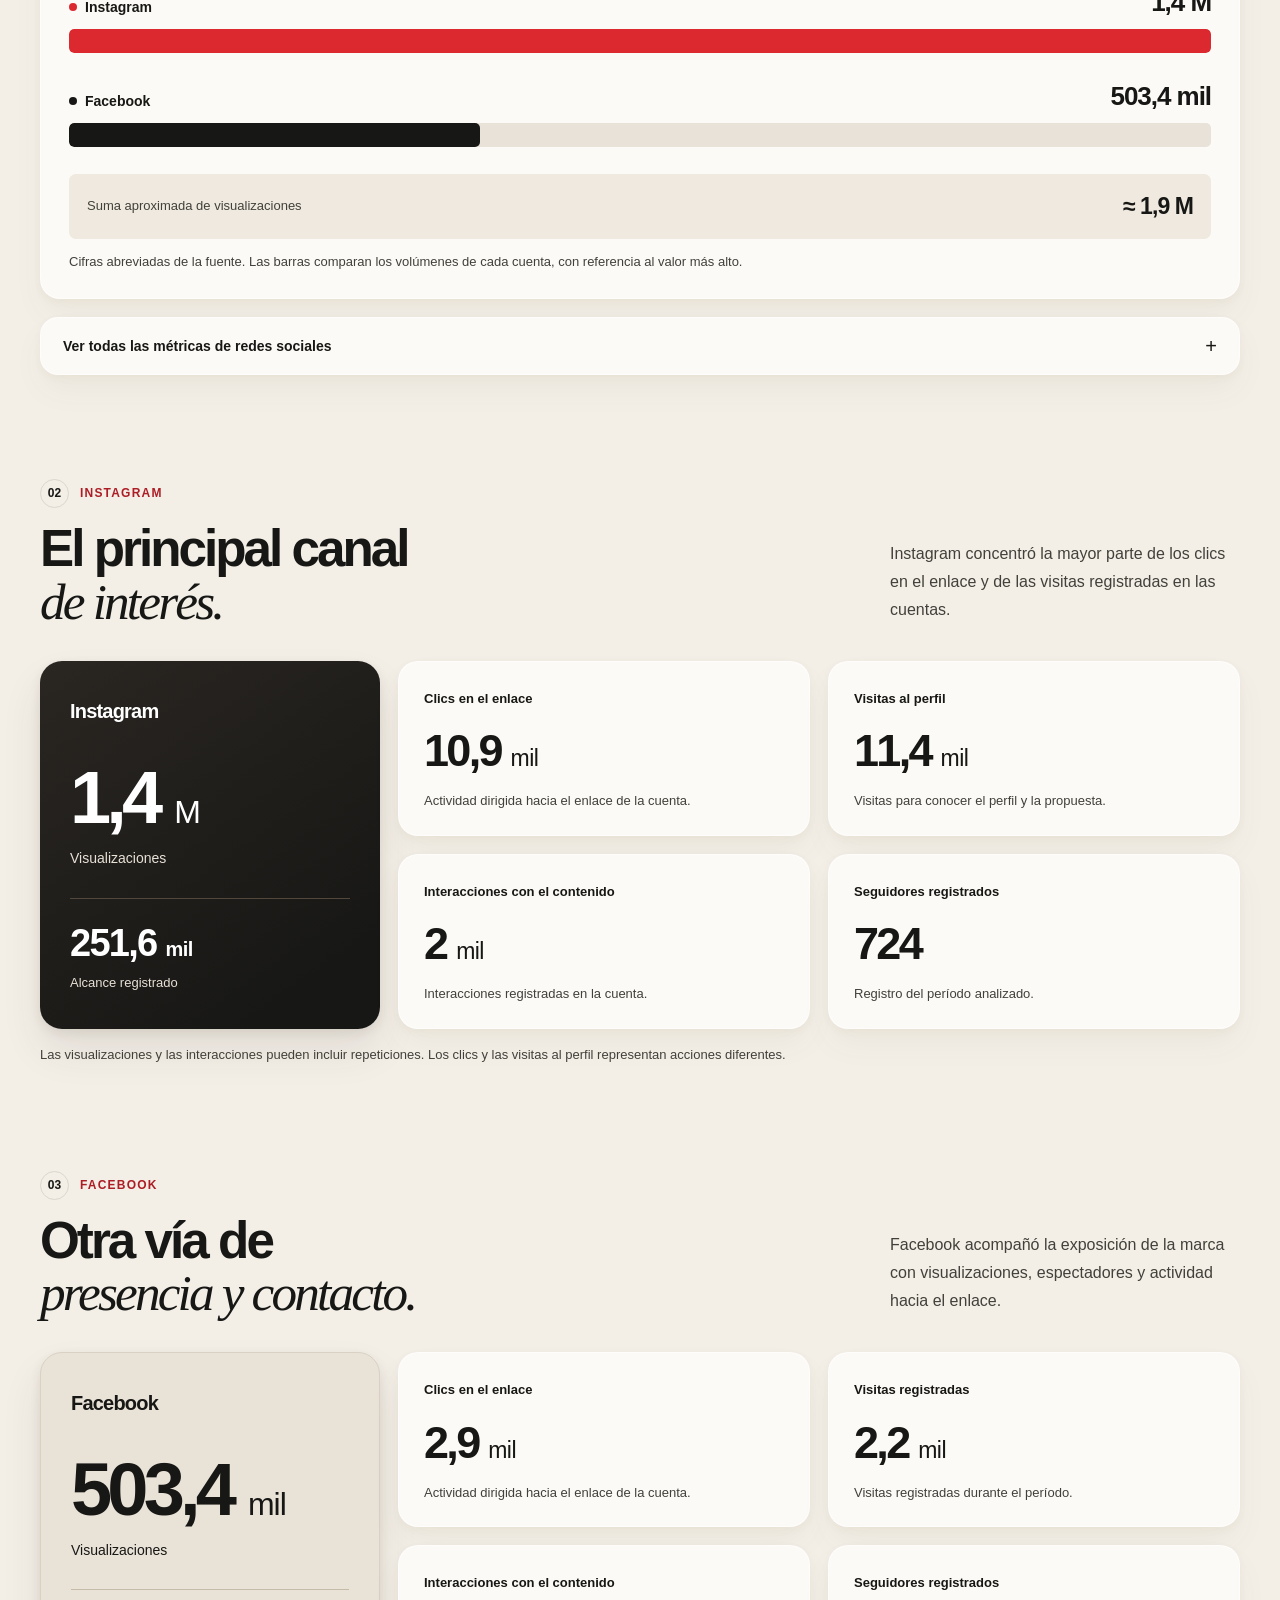
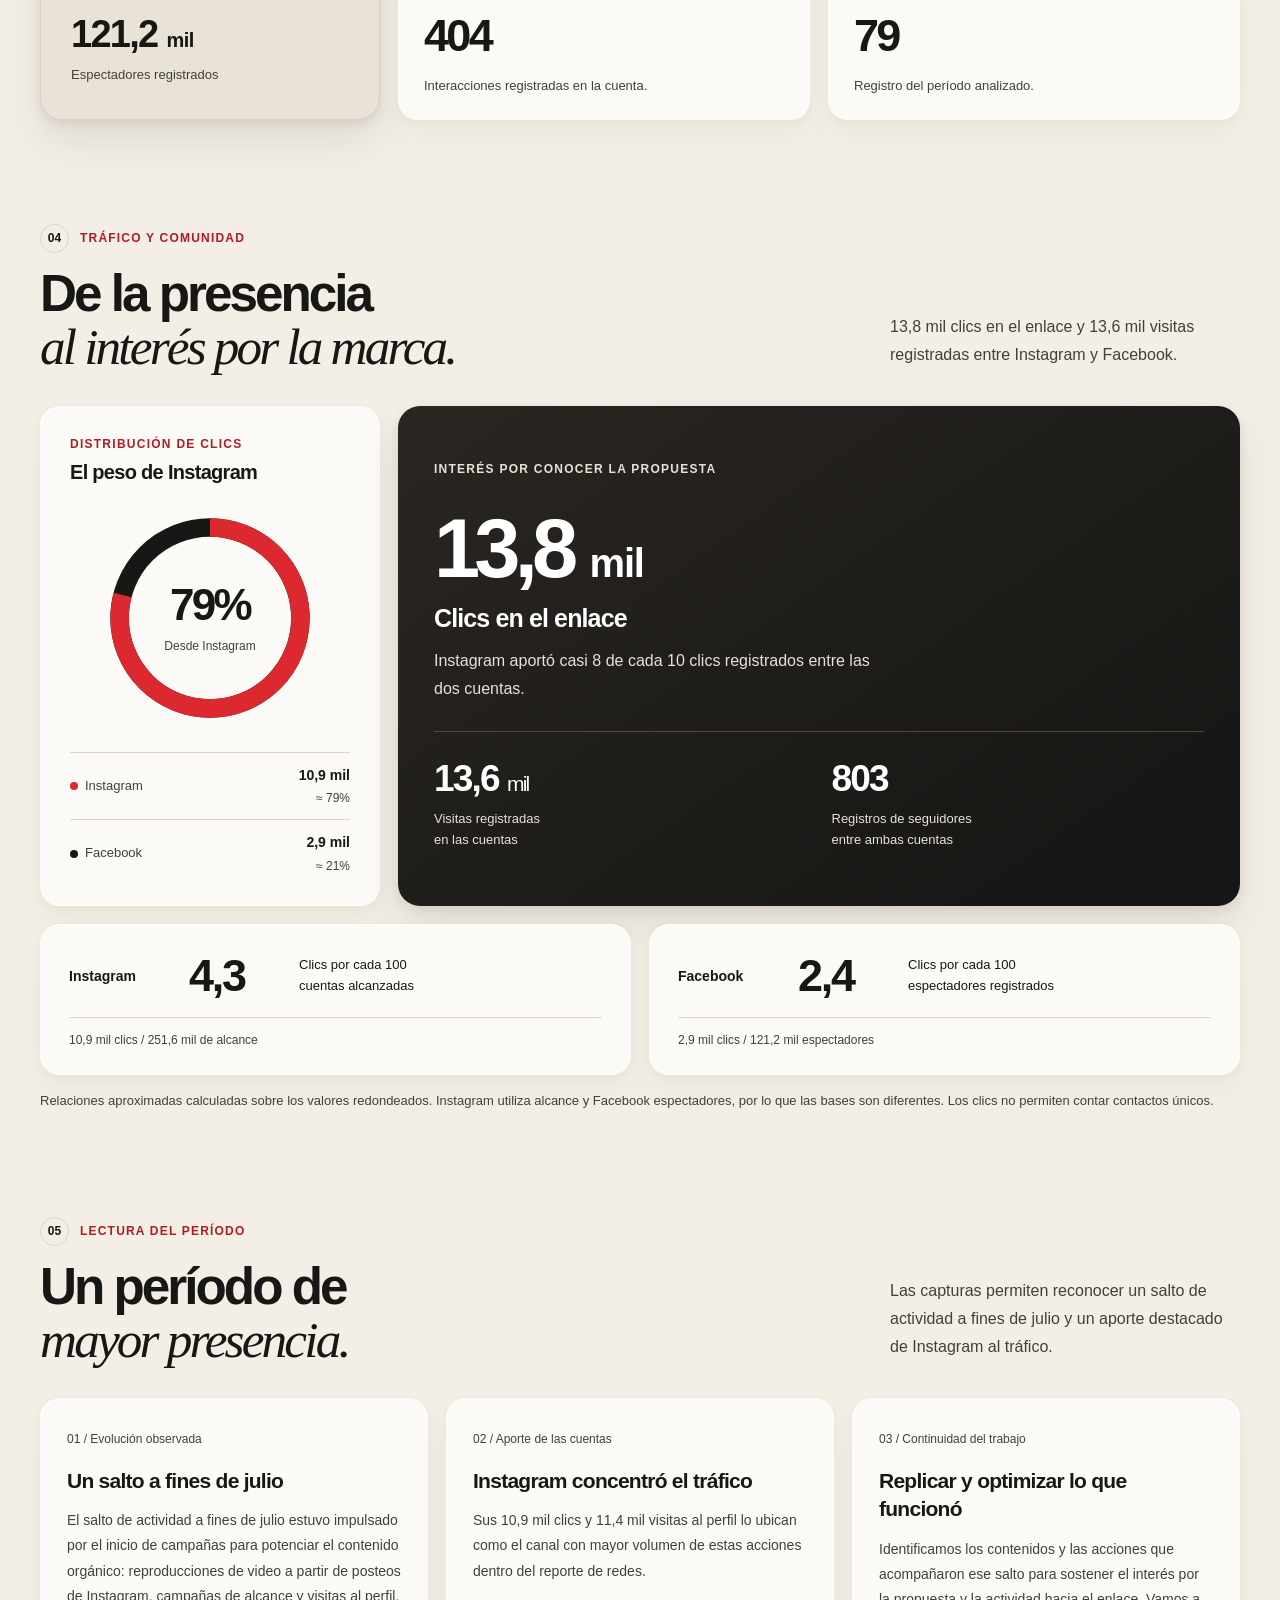
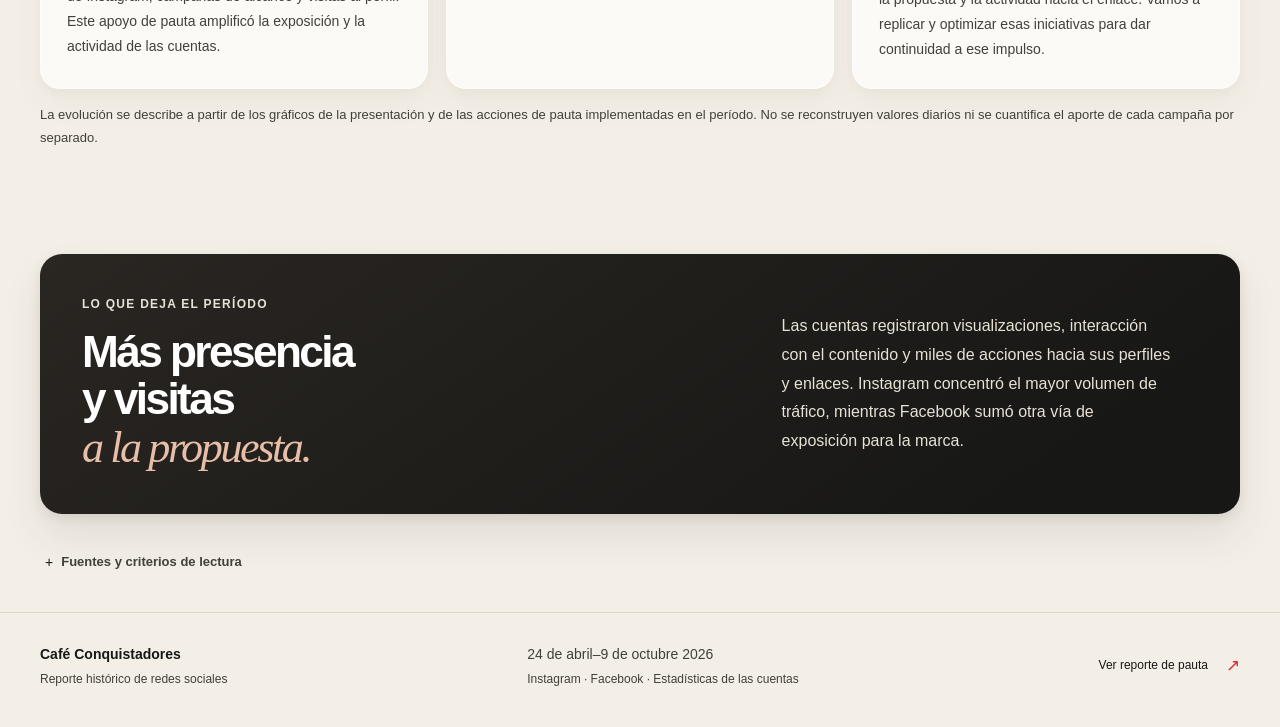
==== commit ba0e2fc7: "Add files via upload" ====
--- a/redes-sociales.html
+++ b/redes-sociales.html
@@ -45,8 +45,19 @@
             <a href="redes-sociales.html#lectura-redes">Lectura del período</a>
           </div>
         </div>
+        <div class="report-menu" data-report-menu>
+          <button class="nav-page-link nav-toggle" type="button" aria-label="Ver secciones de Mailing" aria-expanded="false" aria-controls="nav-mailing"><span class="nav-page-name">Mailing</span><span class="nav-page-caption">Ver secciones</span></button>
+          <div class="nav-dropdown" id="nav-mailing" hidden>
+            <p class="nav-dropdown-label">Mailing · octubre 2026</p>
+            <a class="nav-overview-link" href="mailing.html">Ver el reporte completo</a>
+            <a href="mailing.html#secuencia-mailing">La secuencia</a>
+            <a href="mailing.html#resultados-mailing">Resultados por email</a>
+            <a href="mailing.html#aperturas-mailing">Comparación de métricas</a>
+            <a href="mailing.html#continuidad-mailing">Próximos pasos</a>
+          </div>
+        </div>
       </nav>
-      <nav class="report-fallback-nav no-js-only" aria-label="Reportes históricos sin JavaScript"><a href="index.html">Pauta</a><a href="redes-sociales.html" aria-current="page">Redes sociales</a></nav>
+      <nav class="report-fallback-nav no-js-only" aria-label="Reportes históricos sin JavaScript"><a href="index.html">Pauta</a><a href="redes-sociales.html" aria-current="page">Redes sociales</a><a href="mailing.html">Mailing</a></nav>
       <button class="print-button" type="button" id="print-report" aria-label="Guardar o imprimir el reporte de redes sociales como PDF">
         <svg viewBox="0 0 24 24" width="17" height="17" fill="none" stroke="currentColor" stroke-width="1.6" aria-hidden="true"><path d="M7 8V3h10v5M7 17H4V9h16v8h-3M7 14h10v7H7z"/><path d="M17 11h1"/></svg>
         <span>Guardar PDF</span>
--- a/styles.css
+++ b/styles.css
@@ -1050,6 +1050,125 @@
   .nav-page-link::before { display: none; }
   .nav-page-link, .nav-dropdown, .nav-dropdown a, .panel, .profile-card, .case-card, .monthly-table, .total-card, .contact-total, .channel-card, .visibility-card, .social-overview-card, .social-platform-highlight, .social-traffic-story, .brand-creative, .segmented-control button, .metric-switcher button, .print-button, .hero-link span { transform: none !important; }
 }
+/* Mailing y navegación común de los tres reportes. */
+.report-fallback-nav { grid-template-columns: repeat(3, minmax(0, 1fr)); }
+.mailing-sequence { display: grid; grid-template-columns: repeat(4, minmax(0, 1fr)); gap: 18px; list-style: none; padding: 0; margin: 0; }
+.mailing-step { padding: 24px; min-width: 0; }
+.mailing-step-top { display: flex; align-items: center; justify-content: space-between; gap: 12px; margin-bottom: 31px; }
+.mailing-step .profile-index { font-size: 12px; text-transform: uppercase; letter-spacing: .05em; }
+.mailing-day { display: inline-flex; align-items: center; min-height: 33px; border-radius: 999px; padding: 7px 11px; color: var(--ink); background: #eee6da; font-size: 13px; font-weight: 650; white-space: nowrap; }
+.mailing-step:first-child .mailing-day { background: #b92029; color: white; }
+.mailing-step h3 { font-size: 21px; line-height: 1.25; }
+.mailing-step > p { margin-top: 13px; color: var(--muted); font-size: 14px; line-height: 1.75; }
+.mailing-sequence-summary { display: grid; grid-template-columns: 1fr 1fr; align-items: center; gap: 25px; margin-top: 20px; padding: 23px 27px; border: 1px solid #ded4c5; border-radius: 18px; background: #eae2d5; }
+.mailing-sequence-summary strong { display: block; font-size: 22px; font-weight: 650; letter-spacing: -.035em; line-height: 1.35; }
+.mailing-sequence-summary span { display: block; margin-top: 6px; color: #514d45; font-size: 13px; line-height: 1.6; }
+.mailing-sequence-summary > p:last-child { color: #514d45; font-size: 13px; line-height: 1.75; }
+.mailing-email-grid { display: grid; grid-template-columns: repeat(2, minmax(0, 1fr)); gap: 18px; }
+.mailing-email-card { padding: 29px; min-width: 0; display: flex; flex-direction: column; }
+.mailing-email-heading { display: flex; flex-wrap: wrap; justify-content: space-between; align-items: center; gap: 10px 16px; margin-bottom: 22px; }
+.mailing-email-heading .profile-index { font-size: 12px; }
+.mailing-email-badge { font-size: 11px; line-height: 1.4; color: #514d45; padding: 6px 9px; border: 1px solid #e1d8ca; border-radius: 999px; }
+.mailing-email-card h3 { font-size: 25px; line-height: 1.25; }
+.mailing-subject { color: #413b34; font-size: 17px; line-height: 1.65; margin-top: 13px; margin-bottom: 27px; max-width: 450px; }
+.mailing-email-metrics { display: grid; grid-template-columns: 1fr 1fr; gap: 20px; padding-top: 22px; border-top: 1px solid var(--line); margin: auto 0 0; }
+.mailing-email-metrics > div + div { border-left: 1px solid var(--line); padding-left: 23px; }
+.mailing-email-metrics dt { color: #514d45; font-size: 13px; font-weight: 550; line-height: 1.5; }
+.mailing-email-metrics dd { margin: 9px 0 0; }
+.mailing-email-metrics strong { display: block; font-size: 47px; font-weight: 600; line-height: 1.2; letter-spacing: -.055em; white-space: nowrap; }
+.mailing-email-metrics strong > span { font-size: 24px; margin-left: 2px; letter-spacing: -.025em; }
+.mailing-email-metrics > div:last-child strong { color: #ae1d26; }
+.mailing-email-metrics small { display: block; font-size: 13px; color: #514d45; line-height: 1.6; margin-top: 7px; }
+.mailing-data-note { display: flex; align-items: flex-start; gap: 13px; margin-top: 21px; padding-inline: 3px; color: var(--muted); font-size: 14px; line-height: 1.75; }
+.mailing-data-note strong { color: var(--ink); font-weight: 600; }
+.mailing-comparison-layout { display: grid; grid-template-columns: minmax(0, 1fr) 325px; gap: 18px; }
+.mailing-comparison-panel { padding: 28px; min-width: 0; }
+.mailing-bar-list { list-style: none; padding: 0; margin: 29px 0 23px; display: grid; gap: 23px; }
+.mailing-bar-heading { display: flex; align-items: center; justify-content: space-between; gap: 18px; }
+.mailing-bar-heading > span { font-size: 15px; font-weight: 600; line-height: 1.5; }
+.mailing-bar-heading > span small { display: block; color: var(--muted); font-size: 12px; font-weight: 500; margin-bottom: 3px; }
+.mailing-bar-value { font-size: 26px; font-weight: 600; line-height: 1.2; letter-spacing: -.045em; white-space: nowrap; }
+.mailing-bar-track { height: 12px; border-radius: 999px; background: #eae3d8; overflow: hidden; margin-top: 11px; }
+.mailing-bar-track > span { display: block; height: 100%; border-radius: inherit; background: linear-gradient(90deg, #50453a, #211d19); transition: width .36s cubic-bezier(.2,.8,.2,1); }
+.mailing-bar-list > li:first-child .mailing-bar-track > span { background: linear-gradient(90deg, #d94544, #b82029); }
+.mailing-bar-detail { font-size: 12px; color: var(--muted); margin-top: 7px; line-height: 1.6; }
+.mailing-reading { display: flex; flex-direction: column; padding: 30px; }
+.mailing-reading-number { font-size: 70px; font-weight: 600; letter-spacing: -.065em; line-height: 1.15; margin-top: 30px; }
+.mailing-reading-number > span { font-size: 34px; letter-spacing: -.025em; }
+.mailing-reading h3 { font-size: 25px; line-height: 1.25; margin-top: 15px; }
+.mailing-reading > p:not(.eyebrow), .mailing-reading-bottom p { color: #e8e1d6; font-size: 14px; line-height: 1.8; margin-top: 15px; }
+.mailing-reading-bottom { border-top: 1px solid #5b5145; padding-top: 22px; margin-top: 32px; }
+.mailing-reading-bottom > strong { font-size: 39px; font-weight: 600; line-height: 1.2; letter-spacing: -.045em; }
+.mailing-reading-bottom > strong span { font-size: 22px; }
+.mailing-source-table .data-table { min-width: 710px; }
+.mailing-visually-hidden { position: absolute; width: 1px; height: 1px; overflow: hidden; clip-path: inset(50%); white-space: nowrap; }
+.mailing-footer-links { display: flex; align-items: center; gap: 25px; }
+.no-js .mailing-switcher { display: none; }
+@media screen and (max-width: 1100px) {
+  html { scroll-padding-top: 158px; }
+  .report-shell .header-inner { height: auto; display: grid; grid-template-columns: minmax(0, 1fr) auto; grid-template-areas: "brand print" "navigation navigation"; gap: 12px 20px; padding-block: 14px; }
+  .report-shell .brand { grid-area: brand; min-width: 0; }
+  .report-shell .print-button { grid-area: print; }
+  .report-navigation { position: relative; grid-area: navigation; width: 100%; }
+  .report-menu { position: static; flex: 1; min-width: 0; }
+  .report-navigation .nav-page-link { align-items: center; text-align: center; }
+  .nav-page-link::after { left: calc(50% - 12px); }
+  .nav-dropdown { width: min(360px, 100%); top: calc(100% + 12px); left: 0; }
+  .report-menu:nth-child(2) .nav-dropdown { left: calc(50% - 180px); right: auto; }
+  .report-menu:last-child .nav-dropdown { left: auto; right: 0; }
+  .report-fallback-nav { grid-area: navigation; width: 100%; }
+  .mailing-sequence { grid-template-columns: repeat(2, minmax(0, 1fr)); }
+  .mailing-comparison-layout { grid-template-columns: minmax(0, 1fr) 290px; }
+  .mailing-email-card { padding: 24px; }
+  .mailing-email-metrics strong { font-size: 41px; }
+}
+@media screen and (max-width: 700px) {
+  .report-shell .header-inner { padding-block: 13px; gap: 11px 15px; }
+  .report-navigation { padding: 4px; gap: 4px; }
+  .report-menu:nth-child(2) { flex: 1.3; }
+  .report-navigation .nav-page-link { padding-inline: 9px; }
+  .nav-dropdown, .report-menu:nth-child(2) .nav-dropdown, .report-menu:last-child .nav-dropdown { left: 0; right: 0; width: 100%; }
+  .report-fallback-nav { gap: 6px; }
+  .report-fallback-nav a { padding-inline: 8px; font-size: 12px; }
+  .mailing-step { padding: 20px; }
+  .mailing-step-top { flex-wrap: wrap; gap: 10px; margin-bottom: 22px; }
+  .mailing-step h3 { font-size: 19px; }
+  .mailing-step > p { font-size: 13px; }
+  .mailing-sequence { gap: 12px; }
+  .mailing-sequence-summary { grid-template-columns: 1fr; gap: 13px; padding: 21px; }
+  .mailing-sequence-summary strong { font-size: 22px; }
+  .mailing-email-grid { grid-template-columns: 1fr; gap: 14px; }
+  .mailing-email-card { padding: 23px; }
+  .mailing-email-card h3 { font-size: 23px; }
+  .mailing-subject { font-size: 15px; line-height: 1.7; margin-bottom: 23px; }
+  .mailing-email-metrics { gap: 14px; }
+  .mailing-email-metrics > div + div { padding-left: 17px; }
+  .mailing-email-metrics strong { font-size: 39px; }
+  .mailing-email-metrics strong > span { font-size: 21px; }
+  .mailing-email-metrics dt, .mailing-email-metrics small { font-size: 12px; }
+  .mailing-data-note { font-size: 13px; }
+  .mailing-comparison-layout { grid-template-columns: 1fr; }
+  .mailing-comparison-panel { padding: 23px; }
+  .mailing-bar-list { gap: 22px; }
+  .mailing-bar-heading > span { font-size: 14px; }
+  .mailing-bar-value { font-size: 25px; }
+  .mailing-reading { padding: 27px; }
+  .mailing-reading-number { font-size: 68px; margin-top: 24px; }
+  .mailing-reading h3 { max-width: 290px; }
+  .mailing-reading-bottom { margin-top: 25px; }
+  .mailing-footer-links { flex-wrap: wrap; gap: 15px 23px; }
+}
+@media screen and (max-width: 410px) {
+  .report-navigation { gap: 3px; padding: 3px; }
+  .report-navigation .nav-page-link { padding-inline: 7px; }
+  .nav-page-name { font-size: 12px; }
+  .nav-page-caption { font-size: 10px; }
+  .mailing-sequence { grid-template-columns: 1fr; }
+  .mailing-step-top { margin-bottom: 17px; }
+  .mailing-email-card { padding: 21px; }
+  .mailing-email-metrics strong { font-size: 34px; }
+  .mailing-email-metrics > div + div { padding-left: 13px; }
+}
 @media print {
   @page { size: A4; margin: 13mm; }
   html { scroll-behavior: auto; }
@@ -1285,4 +1404,45 @@
   .social-reading-card { padding: 17px; border-radius: 8px; }
   .social-reading-card h3 { font-size: 13px; margin-top: 11px; }
   .social-reading-card p { font-size: 8px; margin-top: 8px; }
-}
+  .mailing-sequence { grid-template-columns: repeat(4, minmax(0, 1fr)); gap: 9px; break-inside: avoid; }
+  .mailing-step { padding: 14px; border-radius: 8px; }
+  .mailing-step-top { flex-wrap: wrap; gap: 7px; margin-bottom: 13px; }
+  .mailing-step .profile-index { font-size: 7px; }
+  .mailing-day { font-size: 8px; min-height: 0; padding: 4px 7px; }
+  .mailing-step h3 { font-size: 12px; }
+  .mailing-step > p { font-size: 8px; margin-top: 8px; }
+  .mailing-sequence-summary { padding: 15px 18px; gap: 20px; margin-top: 12px; border-radius: 8px; break-inside: avoid; }
+  .mailing-sequence-summary strong { font-size: 16px; }
+  .mailing-sequence-summary span, .mailing-sequence-summary > p:last-child { font-size: 8px; }
+  .mailing-email-grid { grid-template-columns: 1fr 1fr; gap: 12px; }
+  .mailing-email-card { padding: 18px; border-radius: 8px; break-inside: avoid; }
+  .mailing-email-heading { gap: 6px; margin-bottom: 12px; }
+  .mailing-email-heading .profile-index { font-size: 8px; }
+  .mailing-email-badge { font-size: 7px; padding: 4px 6px; }
+  .mailing-email-card h3 { font-size: 17px; }
+  .mailing-subject { font-size: 10px; margin-block: 8px 16px; }
+  .mailing-email-metrics { padding-top: 14px; gap: 13px; }
+  .mailing-email-metrics > div + div { padding-left: 15px; }
+  .mailing-email-metrics dt, .mailing-email-metrics small { font-size: 8px; }
+  .mailing-email-metrics dd { margin-top: 5px; }
+  .mailing-email-metrics strong { font-size: 30px; }
+  .mailing-email-metrics strong > span { font-size: 16px; }
+  .mailing-data-note { font-size: 8px; margin-top: 14px; }
+  .mailing-comparison-layout { grid-template-columns: minmax(0, 1fr) 205px; gap: 12px; break-inside: avoid; }
+  .mailing-comparison-panel { padding: 20px; border-radius: 8px; }
+  .mailing-bar-list { margin-block: 20px 14px; gap: 15px; }
+  .mailing-bar-heading > span { font-size: 10px; }
+  .mailing-bar-heading > span small { font-size: 8px; }
+  .mailing-bar-value { font-size: 21px; }
+  .mailing-bar-track { height: 9px; margin-top: 6px; }
+  .mailing-bar-detail { font-size: 8px; margin-top: 4px; }
+  .mailing-reading { padding: 23px; border-radius: 8px; }
+  .mailing-reading-number { font-size: 48px; margin-top: 22px; }
+  .mailing-reading-number > span { font-size: 23px; }
+  .mailing-reading h3 { font-size: 18px; }
+  .mailing-reading > p:not(.eyebrow), .mailing-reading-bottom p { font-size: 9px; line-height: 1.75; }
+  .mailing-reading-bottom { padding-top: 16px; margin-top: 23px; }
+  .mailing-reading-bottom > strong { font-size: 28px; }
+  .mailing-reading-bottom > strong span { font-size: 16px; }
+  .mailing-source-table .data-table { min-width: 0; }
+}
